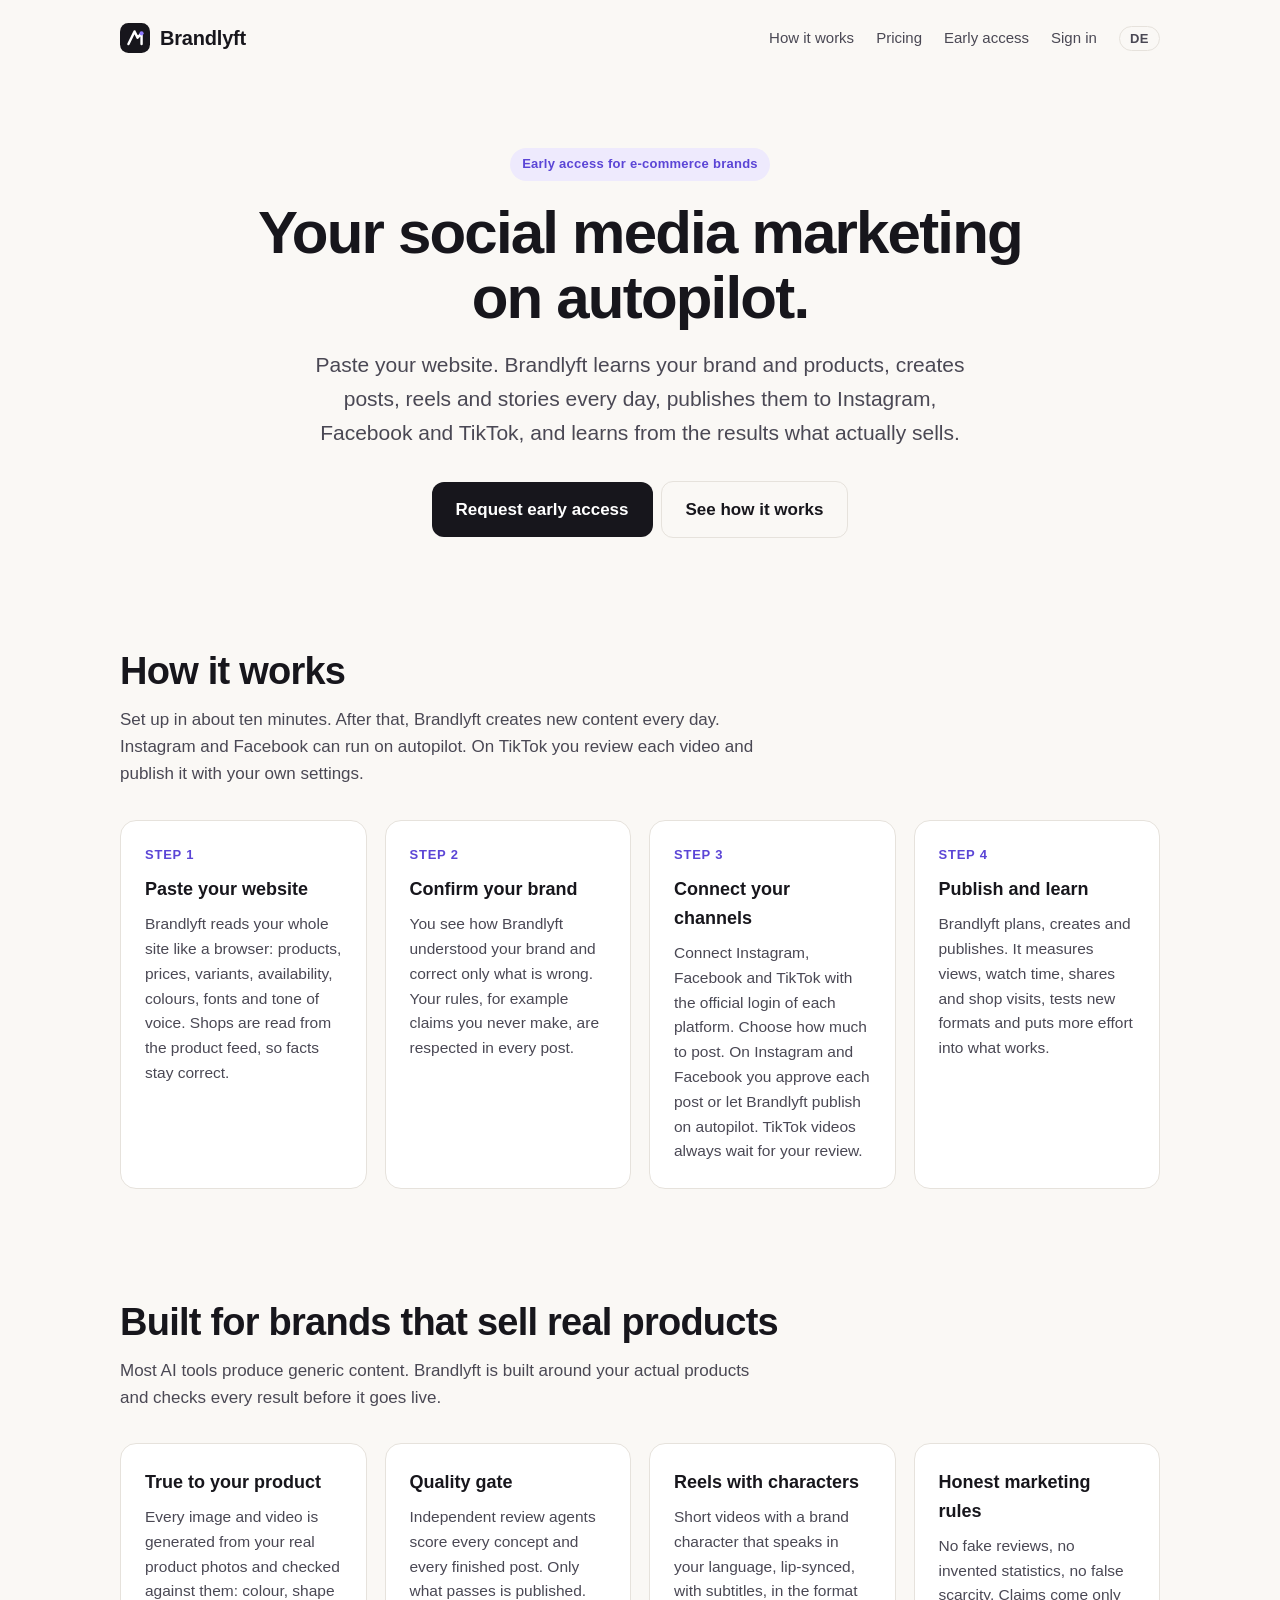
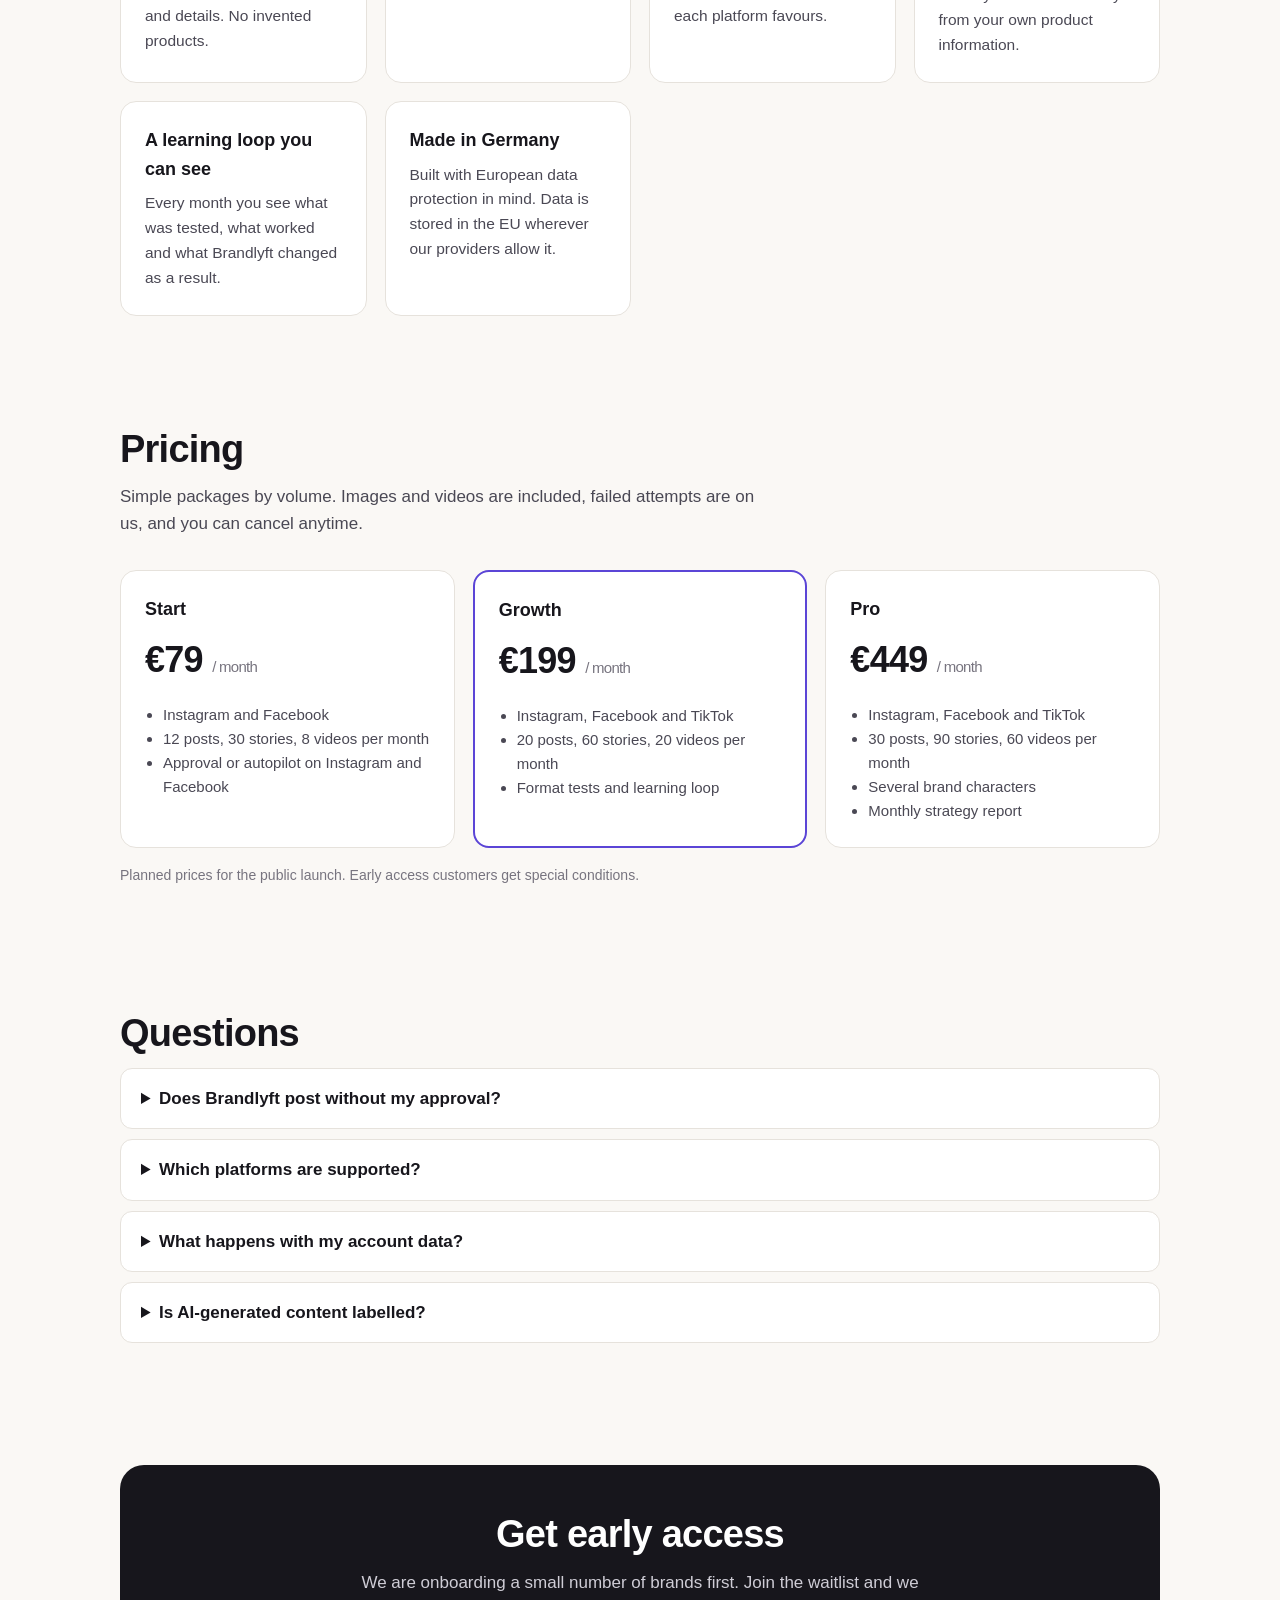
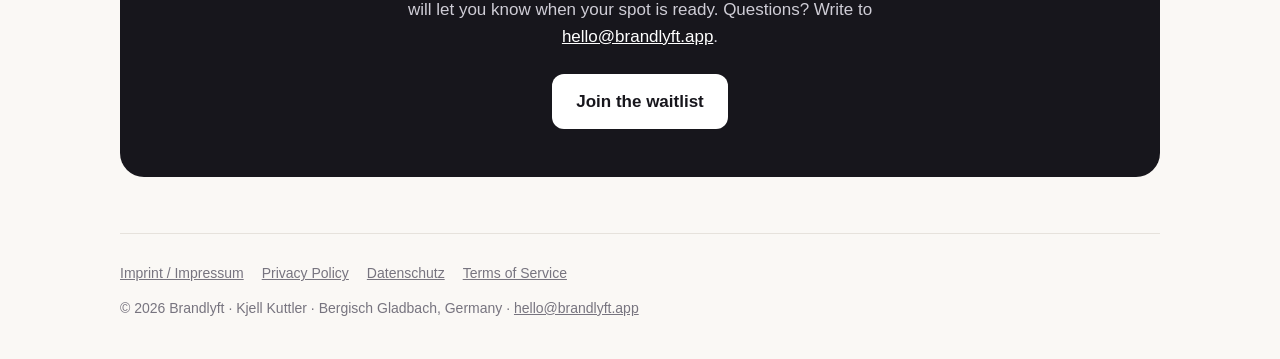
==== index.html @ e47db3d7 "Website auf Deutsch und Englisch je nach Browsersprache, mit Schalter DE/EN Co-Authored-By: Claude <" ====
<!doctype html>
<html lang="en">
<head>
<meta charset="utf-8">
<meta name="viewport" content="width=device-width, initial-scale=1">
<title>Brandlyft: social media marketing on autopilot</title>
<meta name="description" content="Brandlyft reads your website, creates posts, reels and stories with your real products, publishes them to Instagram, Facebook and TikTok and learns what sells.">
<link rel="alternate" hreflang="en" href="https://brandlyft.app/">
<link rel="alternate" hreflang="de" href="https://brandlyft.app/de/">
<link rel="alternate" hreflang="x-default" href="https://brandlyft.app/">
<script src="/lang.js"></script>
<link rel="icon" href="/favicon.svg" type="image/svg+xml">
<link rel="stylesheet" href="/style.css">
</head>
<body>
<div class="wrap">
<header class="top">
  <a class="logo" href="/"><img src="/logo.svg" alt="" width="30" height="30">Brandlyft</a>
  <nav><a class="hide-sm" href="/#how">How it works</a><a class="hide-sm" href="/#pricing">Pricing</a><a href="/#access">Early access</a><a href="/app/">Sign in</a><a class="lang" href="/de/?lang=de" hreflang="de" title="Deutsch">DE</a></nav>
</header>

<main>
<section class="hero">
  <span class="eyebrow">Early access for e-commerce brands</span>
  <h1>Your social media marketing on autopilot.</h1>
  <p class="lead">Paste your website. Brandlyft learns your brand and products, creates posts, reels and stories every day, publishes them to Instagram, Facebook and TikTok, and learns from the results what actually sells.</p>
  <a class="btn" href="#access">Request early access</a><a class="btn ghost" href="#how">See how it works</a>
</section>

<section id="how">
  <h2>How it works</h2>
  <p class="sub">Set up in about ten minutes. After that, Brandlyft creates new content every day. Instagram and Facebook can run on autopilot. On TikTok you review each video and publish it with your own settings.</p>
  <div class="grid">
    <div class="card"><div class="step">Step 1</div><h3>Paste your website</h3><p>Brandlyft reads your whole site like a browser: products, prices, variants, availability, colours, fonts and tone of voice. Shops are read from the product feed, so facts stay correct.</p></div>
    <div class="card"><div class="step">Step 2</div><h3>Confirm your brand</h3><p>You see how Brandlyft understood your brand and correct only what is wrong. Your rules, for example claims you never make, are respected in every post.</p></div>
    <div class="card"><div class="step">Step 3</div><h3>Connect your channels</h3><p>Connect Instagram, Facebook and TikTok with the official login of each platform. Choose how much to post. On Instagram and Facebook you approve each post or let Brandlyft publish on autopilot. TikTok videos always wait for your review.</p></div>
    <div class="card"><div class="step">Step 4</div><h3>Publish and learn</h3><p>Brandlyft plans, creates and publishes. It measures views, watch time, shares and shop visits, tests new formats and puts more effort into what works.</p></div>
  </div>
</section>

<section>
  <h2>Built for brands that sell real products</h2>
  <p class="sub">Most AI tools produce generic content. Brandlyft is built around your actual products and checks every result before it goes live.</p>
  <div class="grid">
    <div class="card"><h3>True to your product</h3><p>Every image and video is generated from your real product photos and checked against them: colour, shape and details. No invented products.</p></div>
    <div class="card"><h3>Quality gate</h3><p>Independent review agents score every concept and every finished post. Only what passes is published.</p></div>
    <div class="card"><h3>Reels with characters</h3><p>Short videos with a brand character that speaks in your language, lip-synced, with subtitles, in the format each platform favours.</p></div>
    <div class="card"><h3>Honest marketing rules</h3><p>No fake reviews, no invented statistics, no false scarcity. Claims come only from your own product information.</p></div>
    <div class="card"><h3>A learning loop you can see</h3><p>Every month you see what was tested, what worked and what Brandlyft changed as a result.</p></div>
    <div class="card"><h3>Made in Germany</h3><p>Built with European data protection in mind. Data is stored in the EU wherever our providers allow it.</p></div>
  </div>
</section>

<section id="pricing">
  <h2>Pricing</h2>
  <p class="sub">Simple packages by volume. Images and videos are included, failed attempts are on us, and you can cancel anytime.</p>
  <div class="grid">
    <div class="card"><h3>Start</h3><div class="price">€79 <small>/ month</small></div><ul><li>Instagram and Facebook</li><li>12 posts, 30 stories, 8 videos per month</li><li>Approval or autopilot on Instagram and Facebook</li></ul></div>
    <div class="card featured"><h3>Growth</h3><div class="price">€199 <small>/ month</small></div><ul><li>Instagram, Facebook and TikTok</li><li>20 posts, 60 stories, 20 videos per month</li><li>Format tests and learning loop</li></ul></div>
    <div class="card"><h3>Pro</h3><div class="price">€449 <small>/ month</small></div><ul><li>Instagram, Facebook and TikTok</li><li>30 posts, 90 stories, 60 videos per month</li><li>Several brand characters</li><li>Monthly strategy report</li></ul></div>
  </div>
  <p class="note">Planned prices for the public launch. Early access customers get special conditions.</p>
</section>

<section>
  <h2>Questions</h2>
  <details><summary>Does Brandlyft post without my approval?</summary><p>On Instagram and Facebook only if you choose autopilot, and you can switch at any time, per channel. On TikTok never: you review every video, choose who can see it and publish it yourself, as TikTok requires.</p></details>
  <details><summary>Which platforms are supported?</summary><p>Instagram, Facebook and TikTok at launch, connected through each platform's official login and API. More platforms will follow.</p></details>
  <details><summary>What happens with my account data?</summary><p>We only use the permissions you grant to publish your content and read its performance. You can disconnect at any time. Details are in our <a href="/privacy.html">Privacy Policy</a>.</p></details>
  <details><summary>Is AI-generated content labelled?</summary><p>You decide. Brandlyft supports the labelling options each platform offers.</p></details>
</section>

<section id="access">
  <div class="cta">
    <h2>Get early access</h2>
    <p>We are onboarding a small number of brands first. Join the waitlist and we will let you know when your spot is ready. Questions? Write to <a href="mailto:hello@brandlyft.app" style="color:#fff">hello@brandlyft.app</a>.</p>
    <a class="btn" href="/warteliste/">Join the waitlist</a>
  </div>
</section>
</main>
<footer>
  <a href="/imprint.html">Imprint / Impressum</a><a href="/privacy.html">Privacy Policy</a><a href="/datenschutz.html">Datenschutz</a><a href="/terms.html">Terms of Service</a>
  <div style="margin-top:12px">© 2026 Brandlyft · Kjell Kuttler · Bergisch Gladbach, Germany · <a href="mailto:hello@brandlyft.app">hello@brandlyft.app</a></div>
</footer>
</div>
</body>
</html>
---- style.css ----
:root {
  --ink: #17161c;
  --ink-soft: #4a4854;
  --muted: #77747f;
  --line: #e6e2dc;
  --paper: #faf8f5;
  --card: #ffffff;
  --accent: #5b45d6;
  --accent-soft: #eeeafd;
  --radius: 16px;
  font-family: -apple-system, BlinkMacSystemFont, "Segoe UI", Roboto, "Helvetica Neue", Arial, sans-serif;
}
* { box-sizing: border-box; }
html { -webkit-text-size-adjust: 100%; }
body { margin: 0; background: var(--paper); color: var(--ink); line-height: 1.6; font-size: 17px; }
a { color: var(--accent); }
.wrap { max-width: 1080px; margin: 0 auto; padding: 0 20px; }
header.top { display: flex; align-items: center; justify-content: space-between; padding: 22px 0; }
.logo { display: flex; align-items: center; gap: 10px; font-weight: 700; font-size: 20px; color: var(--ink); text-decoration: none; letter-spacing: -0.01em; }
.logo svg { width: 30px; height: 30px; }
nav a { color: var(--ink-soft); text-decoration: none; margin-left: 22px; font-size: 15px; }
nav a:hover { color: var(--ink); }
nav a.lang { font-weight: 600; font-size: 13px; letter-spacing: .04em; border: 1px solid var(--line); border-radius: 999px; padding: 4px 10px; }
.hero { padding: 72px 0 56px; text-align: center; }
.eyebrow { display: inline-block; background: var(--accent-soft); color: var(--accent); font-weight: 600; font-size: 13px; padding: 6px 12px; border-radius: 999px; letter-spacing: .02em; }
h1 { font-size: clamp(36px, 6vw, 60px); line-height: 1.08; letter-spacing: -0.03em; margin: 20px auto 18px; max-width: 820px; }
.lead { font-size: clamp(18px, 2.2vw, 21px); color: var(--ink-soft); max-width: 680px; margin: 0 auto 32px; }
.btn { display: inline-block; background: var(--ink); color: #fff; text-decoration: none; padding: 14px 24px; border-radius: 12px; font-weight: 600; }
.btn.ghost { background: transparent; color: var(--ink); border: 1px solid var(--line); margin-left: 8px; }
section { padding: 56px 0; }
h2 { font-size: clamp(26px, 3.6vw, 38px); letter-spacing: -0.02em; line-height: 1.15; margin: 0 0 12px; }
.sub { color: var(--ink-soft); max-width: 640px; margin: 0 0 32px; }
.grid { display: grid; gap: 18px; grid-template-columns: repeat(auto-fit, minmax(240px, 1fr)); }
.card { background: var(--card); border: 1px solid var(--line); border-radius: var(--radius); padding: 24px; }
.card h3 { margin: 0 0 8px; font-size: 18px; }
.card p { margin: 0; color: var(--ink-soft); font-size: 15.5px; }
.step { font-size: 13px; font-weight: 700; color: var(--accent); letter-spacing: .06em; text-transform: uppercase; margin-bottom: 10px; }
.price { font-size: 36px; font-weight: 700; letter-spacing: -0.02em; margin: 8px 0 4px; }
.price small { font-size: 15px; font-weight: 500; color: var(--muted); }
.card ul { padding-left: 18px; margin: 14px 0 0; color: var(--ink-soft); font-size: 15px; }
.card.featured { border: 2px solid var(--accent); }
.note { font-size: 14px; color: var(--muted); margin-top: 16px; }
details { background: var(--card); border: 1px solid var(--line); border-radius: 12px; padding: 16px 20px; margin-bottom: 10px; }
summary { font-weight: 600; cursor: pointer; }
details p { color: var(--ink-soft); margin: 10px 0 0; }
.cta { background: var(--ink); color: #fff; border-radius: 24px; padding: 48px 28px; text-align: center; }
.cta h2 { color: #fff; }
.cta p { color: #cfcdd6; max-width: 560px; margin: 0 auto 24px; }
.cta .btn { background: #fff; color: var(--ink); }
footer { border-top: 1px solid var(--line); padding: 28px 0 40px; color: var(--muted); font-size: 14px; }
footer a { color: var(--muted); margin-right: 18px; }
.legal { max-width: 760px; padding: 24px 0 64px; }
.legal h1 { font-size: 36px; text-align: left; margin: 12px 0 8px; }
.legal h2 { font-size: 22px; margin-top: 34px; }
.legal p, .legal li { color: var(--ink-soft); }
@media (max-width: 640px) {
  nav a { margin-left: 14px; font-size: 14px; }
  nav a.hide-sm { display: none; }
  .btn.ghost { margin: 10px 0 0; }
  section { padding: 40px 0; }
}
.hero.narrow { padding-bottom: 24px; }
.form-wrap { max-width: 560px; margin: 0 auto; padding-top: 16px; }
.signup, .done { background: var(--card); border: 1px solid var(--line); border-radius: 24px; padding: 32px 28px; }
.signup .sub { margin-bottom: 20px; }
.signup label { display: block; font-weight: 600; font-size: 15px; margin: 16px 0 6px; }
.signup .opt { font-weight: 400; color: var(--muted); }
.signup input[type=email], .signup input[type=text], .signup select { width: 100%; font: inherit; font-size: 16px; padding: 12px 14px; border: 1px solid var(--line); border-radius: 12px; background: var(--paper); color: var(--ink); }
.signup input:focus, .signup select:focus { outline: 2px solid var(--accent); outline-offset: 1px; }
.signup .check { display: flex; gap: 10px; align-items: flex-start; font-weight: 400; color: var(--ink-soft); font-size: 14.5px; margin: 20px 0; }
.signup .check input { margin-top: 5px; width: 18px; height: 18px; flex: none; accent-color: var(--ink); }
.signup .btn { border: 0; font: inherit; font-weight: 600; cursor: pointer; width: 100%; }
.signup .btn:disabled { opacity: .6; cursor: default; }
.signup .msg { color: #b3261e; font-size: 15px; margin: 12px 0 0; min-height: 1em; }
.signup .hp { position: absolute; left: -9999px; width: 1px; height: 1px; overflow: hidden; }
.done h2 { margin-bottom: 8px; }
.done p { color: var(--ink-soft); margin: 0; }
.faq { max-width: 760px; margin: 0 auto; }
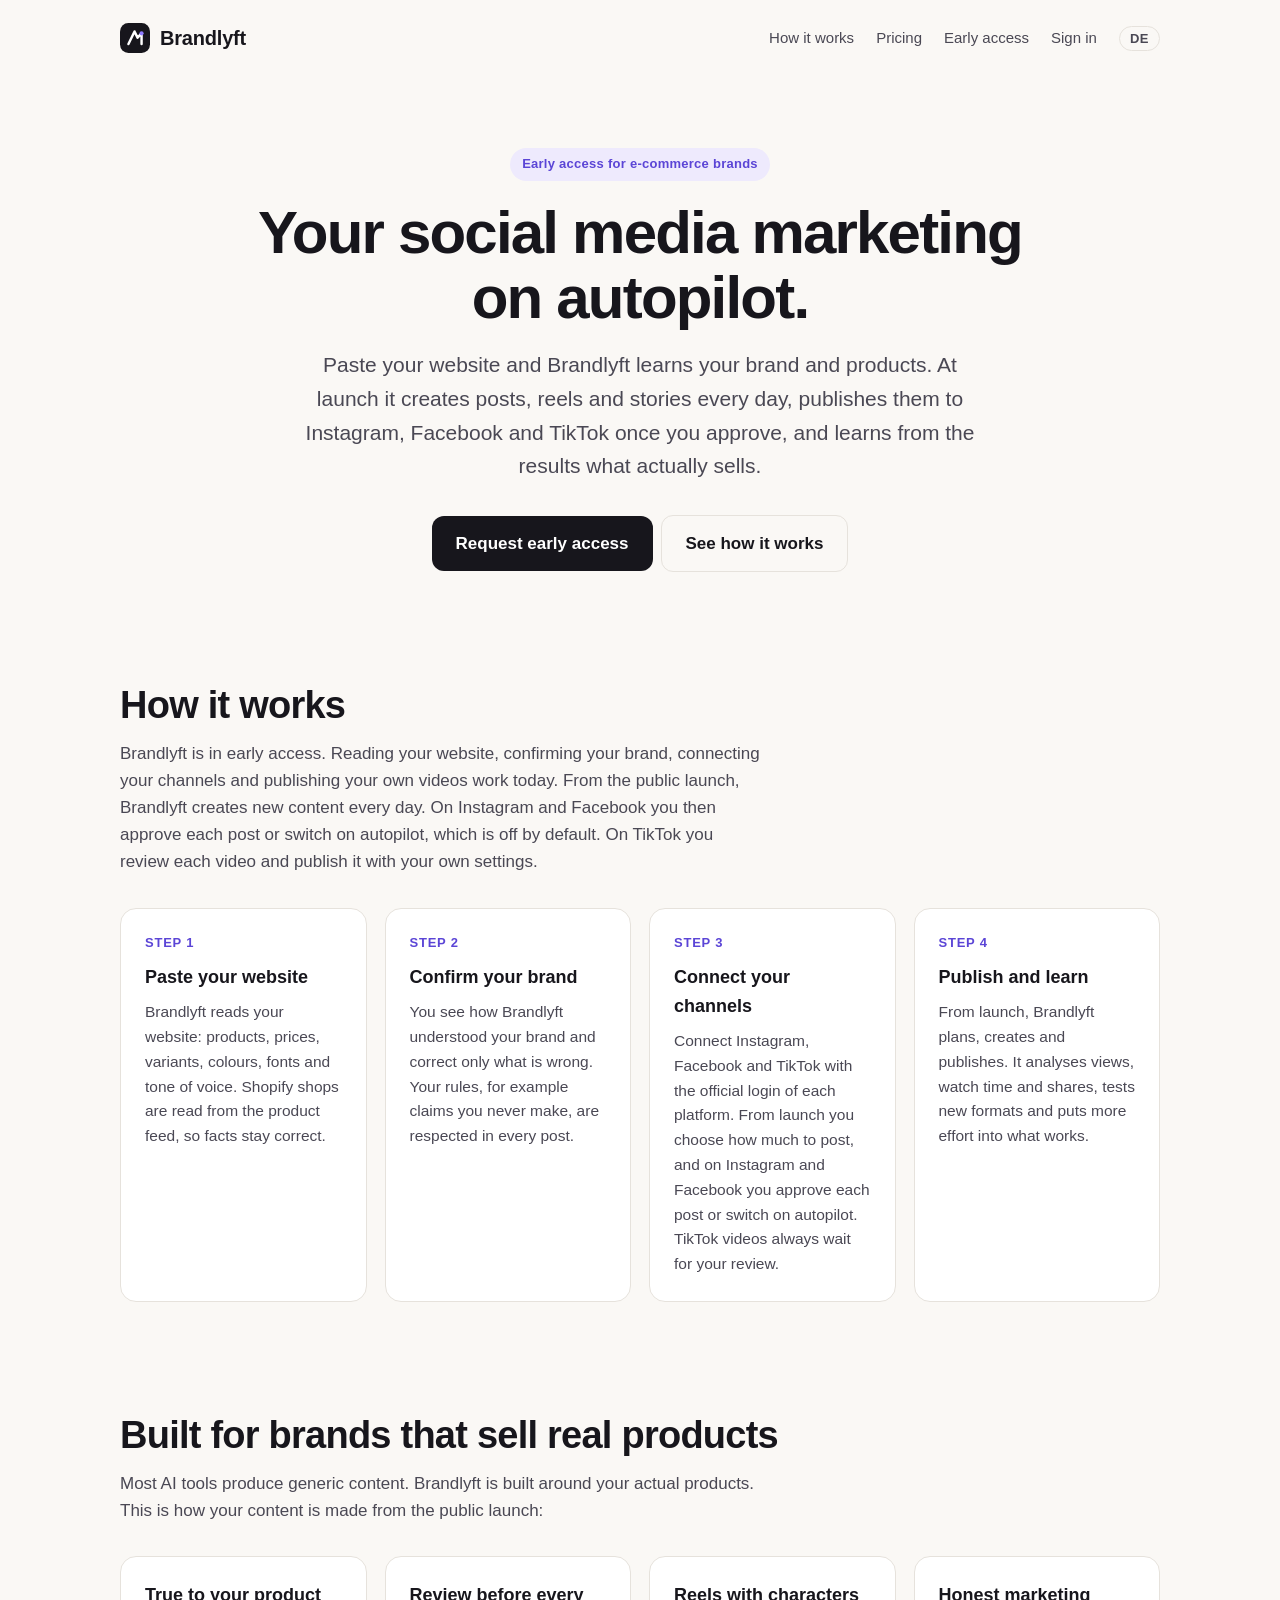
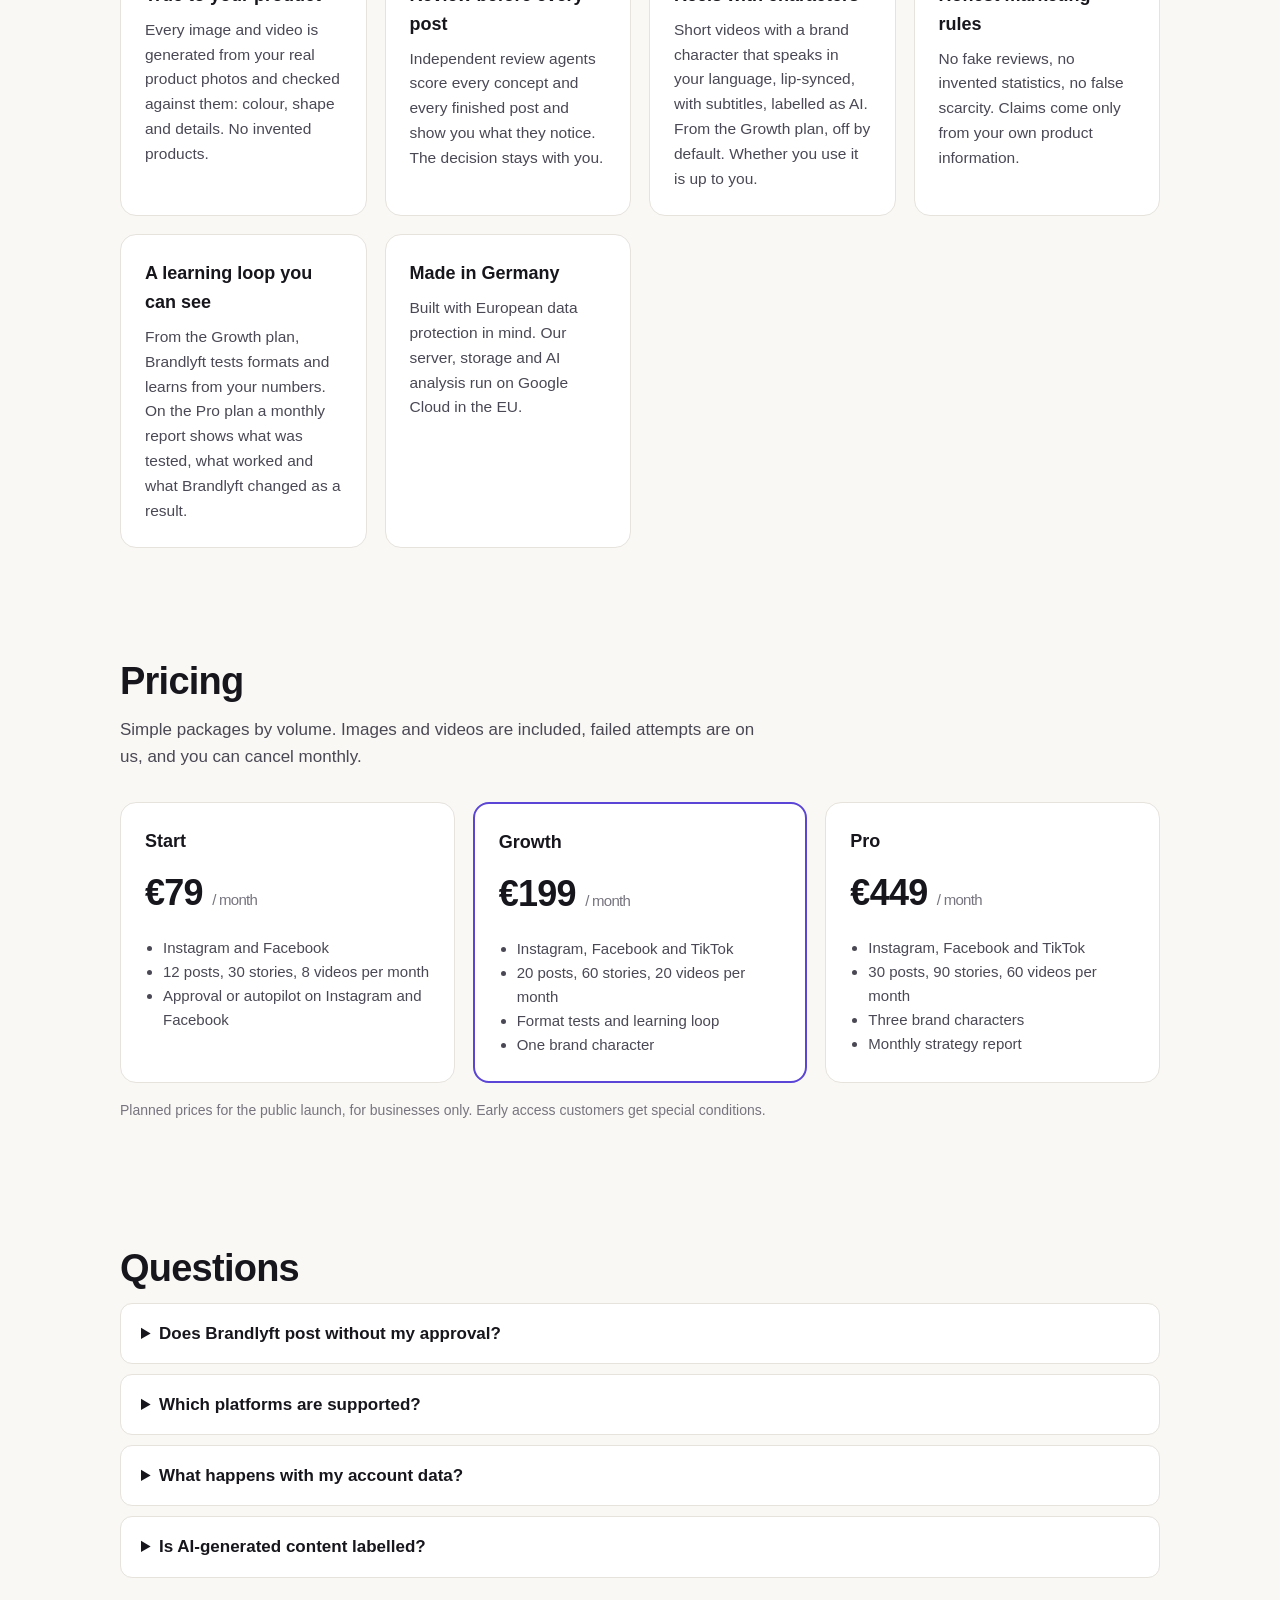
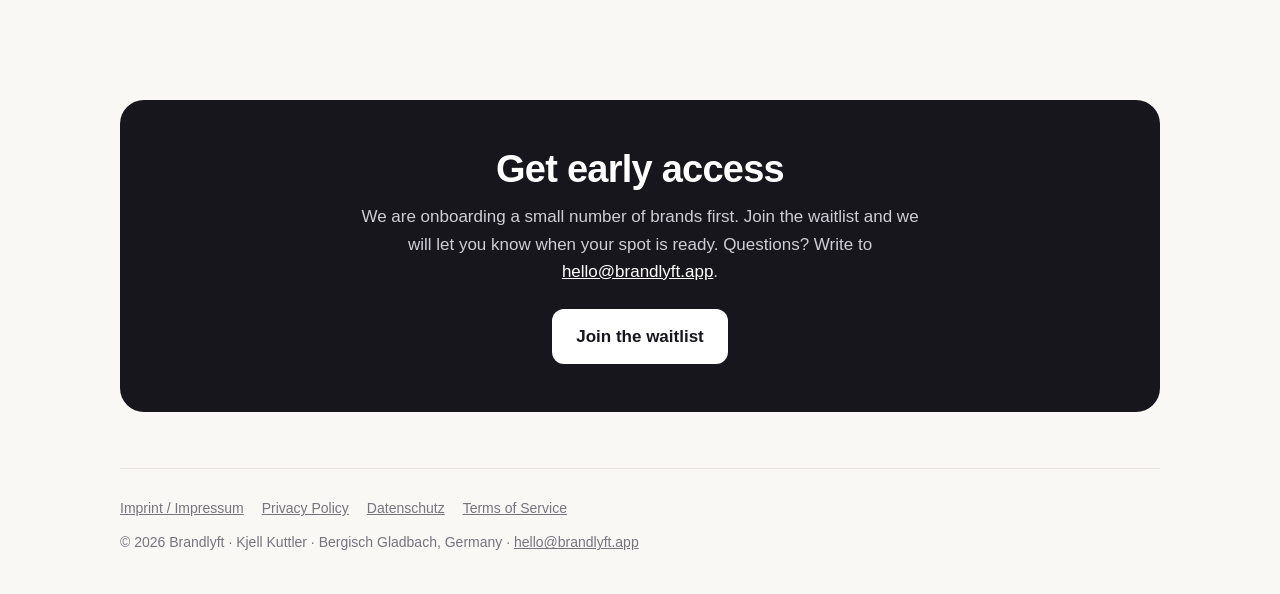
==== commit c51d5578: "Website-Texte an die Leistungsbeschreibung angepasst Was heute gebaut ist, steht in der Gegenwart, a" ====
--- a/index.html
+++ b/index.html
@@ -4,7 +4,7 @@
 <meta charset="utf-8">
 <meta name="viewport" content="width=device-width, initial-scale=1">
 <title>Brandlyft: social media marketing on autopilot</title>
-<meta name="description" content="Brandlyft reads your website, creates posts, reels and stories with your real products, publishes them to Instagram, Facebook and TikTok and learns what sells.">
+<meta name="description" content="Brandlyft reads your website and learns your brand. At launch it creates posts, reels and stories with your real products, publishes them to Instagram, Facebook and TikTok and learns what sells.">
 <link rel="alternate" hreflang="en" href="https://brandlyft.app/">
 <link rel="alternate" hreflang="de" href="https://brandlyft.app/de/">
 <link rel="alternate" hreflang="x-default" href="https://brandlyft.app/">
@@ -23,51 +23,51 @@
 <section class="hero">
   <span class="eyebrow">Early access for e-commerce brands</span>
   <h1>Your social media marketing on autopilot.</h1>
-  <p class="lead">Paste your website. Brandlyft learns your brand and products, creates posts, reels and stories every day, publishes them to Instagram, Facebook and TikTok, and learns from the results what actually sells.</p>
+  <p class="lead">Paste your website and Brandlyft learns your brand and products. At launch it creates posts, reels and stories every day, publishes them to Instagram, Facebook and TikTok once you approve, and learns from the results what actually sells.</p>
   <a class="btn" href="#access">Request early access</a><a class="btn ghost" href="#how">See how it works</a>
 </section>
 
 <section id="how">
   <h2>How it works</h2>
-  <p class="sub">Set up in about ten minutes. After that, Brandlyft creates new content every day. Instagram and Facebook can run on autopilot. On TikTok you review each video and publish it with your own settings.</p>
+  <p class="sub">Brandlyft is in early access. Reading your website, confirming your brand, connecting your channels and publishing your own videos work today. From the public launch, Brandlyft creates new content every day. On Instagram and Facebook you then approve each post or switch on autopilot, which is off by default. On TikTok you review each video and publish it with your own settings.</p>
   <div class="grid">
-    <div class="card"><div class="step">Step 1</div><h3>Paste your website</h3><p>Brandlyft reads your whole site like a browser: products, prices, variants, availability, colours, fonts and tone of voice. Shops are read from the product feed, so facts stay correct.</p></div>
+    <div class="card"><div class="step">Step 1</div><h3>Paste your website</h3><p>Brandlyft reads your website: products, prices, variants, colours, fonts and tone of voice. Shopify shops are read from the product feed, so facts stay correct.</p></div>
     <div class="card"><div class="step">Step 2</div><h3>Confirm your brand</h3><p>You see how Brandlyft understood your brand and correct only what is wrong. Your rules, for example claims you never make, are respected in every post.</p></div>
-    <div class="card"><div class="step">Step 3</div><h3>Connect your channels</h3><p>Connect Instagram, Facebook and TikTok with the official login of each platform. Choose how much to post. On Instagram and Facebook you approve each post or let Brandlyft publish on autopilot. TikTok videos always wait for your review.</p></div>
-    <div class="card"><div class="step">Step 4</div><h3>Publish and learn</h3><p>Brandlyft plans, creates and publishes. It measures views, watch time, shares and shop visits, tests new formats and puts more effort into what works.</p></div>
+    <div class="card"><div class="step">Step 3</div><h3>Connect your channels</h3><p>Connect Instagram, Facebook and TikTok with the official login of each platform. From launch you choose how much to post, and on Instagram and Facebook you approve each post or switch on autopilot. TikTok videos always wait for your review.</p></div>
+    <div class="card"><div class="step">Step 4</div><h3>Publish and learn</h3><p>From launch, Brandlyft plans, creates and publishes. It analyses views, watch time and shares, tests new formats and puts more effort into what works.</p></div>
   </div>
 </section>
 
 <section>
   <h2>Built for brands that sell real products</h2>
-  <p class="sub">Most AI tools produce generic content. Brandlyft is built around your actual products and checks every result before it goes live.</p>
+  <p class="sub">Most AI tools produce generic content. Brandlyft is built around your actual products. This is how your content is made from the public launch:</p>
   <div class="grid">
     <div class="card"><h3>True to your product</h3><p>Every image and video is generated from your real product photos and checked against them: colour, shape and details. No invented products.</p></div>
-    <div class="card"><h3>Quality gate</h3><p>Independent review agents score every concept and every finished post. Only what passes is published.</p></div>
-    <div class="card"><h3>Reels with characters</h3><p>Short videos with a brand character that speaks in your language, lip-synced, with subtitles, in the format each platform favours.</p></div>
+    <div class="card"><h3>Review before every post</h3><p>Independent review agents score every concept and every finished post and show you what they notice. The decision stays with you.</p></div>
+    <div class="card"><h3>Reels with characters</h3><p>Short videos with a brand character that speaks in your language, lip-synced, with subtitles, labelled as AI. From the Growth plan, off by default. Whether you use it is up to you.</p></div>
     <div class="card"><h3>Honest marketing rules</h3><p>No fake reviews, no invented statistics, no false scarcity. Claims come only from your own product information.</p></div>
-    <div class="card"><h3>A learning loop you can see</h3><p>Every month you see what was tested, what worked and what Brandlyft changed as a result.</p></div>
-    <div class="card"><h3>Made in Germany</h3><p>Built with European data protection in mind. Data is stored in the EU wherever our providers allow it.</p></div>
+    <div class="card"><h3>A learning loop you can see</h3><p>From the Growth plan, Brandlyft tests formats and learns from your numbers. On the Pro plan a monthly report shows what was tested, what worked and what Brandlyft changed as a result.</p></div>
+    <div class="card"><h3>Made in Germany</h3><p>Built with European data protection in mind. Our server, storage and AI analysis run on Google Cloud in the EU.</p></div>
   </div>
 </section>
 
 <section id="pricing">
   <h2>Pricing</h2>
-  <p class="sub">Simple packages by volume. Images and videos are included, failed attempts are on us, and you can cancel anytime.</p>
+  <p class="sub">Simple packages by volume. Images and videos are included, failed attempts are on us, and you can cancel monthly.</p>
   <div class="grid">
     <div class="card"><h3>Start</h3><div class="price">€79 <small>/ month</small></div><ul><li>Instagram and Facebook</li><li>12 posts, 30 stories, 8 videos per month</li><li>Approval or autopilot on Instagram and Facebook</li></ul></div>
-    <div class="card featured"><h3>Growth</h3><div class="price">€199 <small>/ month</small></div><ul><li>Instagram, Facebook and TikTok</li><li>20 posts, 60 stories, 20 videos per month</li><li>Format tests and learning loop</li></ul></div>
-    <div class="card"><h3>Pro</h3><div class="price">€449 <small>/ month</small></div><ul><li>Instagram, Facebook and TikTok</li><li>30 posts, 90 stories, 60 videos per month</li><li>Several brand characters</li><li>Monthly strategy report</li></ul></div>
+    <div class="card featured"><h3>Growth</h3><div class="price">€199 <small>/ month</small></div><ul><li>Instagram, Facebook and TikTok</li><li>20 posts, 60 stories, 20 videos per month</li><li>Format tests and learning loop</li><li>One brand character</li></ul></div>
+    <div class="card"><h3>Pro</h3><div class="price">€449 <small>/ month</small></div><ul><li>Instagram, Facebook and TikTok</li><li>30 posts, 90 stories, 60 videos per month</li><li>Three brand characters</li><li>Monthly strategy report</li></ul></div>
   </div>
-  <p class="note">Planned prices for the public launch. Early access customers get special conditions.</p>
+  <p class="note">Planned prices for the public launch, for businesses only. Early access customers get special conditions.</p>
 </section>
 
 <section>
   <h2>Questions</h2>
-  <details><summary>Does Brandlyft post without my approval?</summary><p>On Instagram and Facebook only if you choose autopilot, and you can switch at any time, per channel. On TikTok never: you review every video, choose who can see it and publish it yourself, as TikTok requires.</p></details>
+  <details><summary>Does Brandlyft post without my approval?</summary><p>Today Brandlyft only publishes what you submit yourself. From launch you can switch on autopilot for Instagram and Facebook, which is off by default, and you can switch at any time, per channel. On TikTok never: you review every video, choose who can see it and publish it yourself, as TikTok requires.</p></details>
   <details><summary>Which platforms are supported?</summary><p>Instagram, Facebook and TikTok at launch, connected through each platform's official login and API. More platforms will follow.</p></details>
   <details><summary>What happens with my account data?</summary><p>We only use the permissions you grant to publish your content and read its performance. You can disconnect at any time. Details are in our <a href="/privacy.html">Privacy Policy</a>.</p></details>
-  <details><summary>Is AI-generated content labelled?</summary><p>You decide. Brandlyft supports the labelling options each platform offers.</p></details>
+  <details><summary>Is AI-generated content labelled?</summary><p>Yes, from launch. Images and videos that Brandlyft creates with AI carry an invisible, machine-readable marking, and Brandlyft sets the AI label on Instagram and TikTok by default. You can switch it off for single pieces that, after your review, do not pass anything off as real, except for brand characters and on autopilot.</p></details>
 </section>
 
 <section id="access">
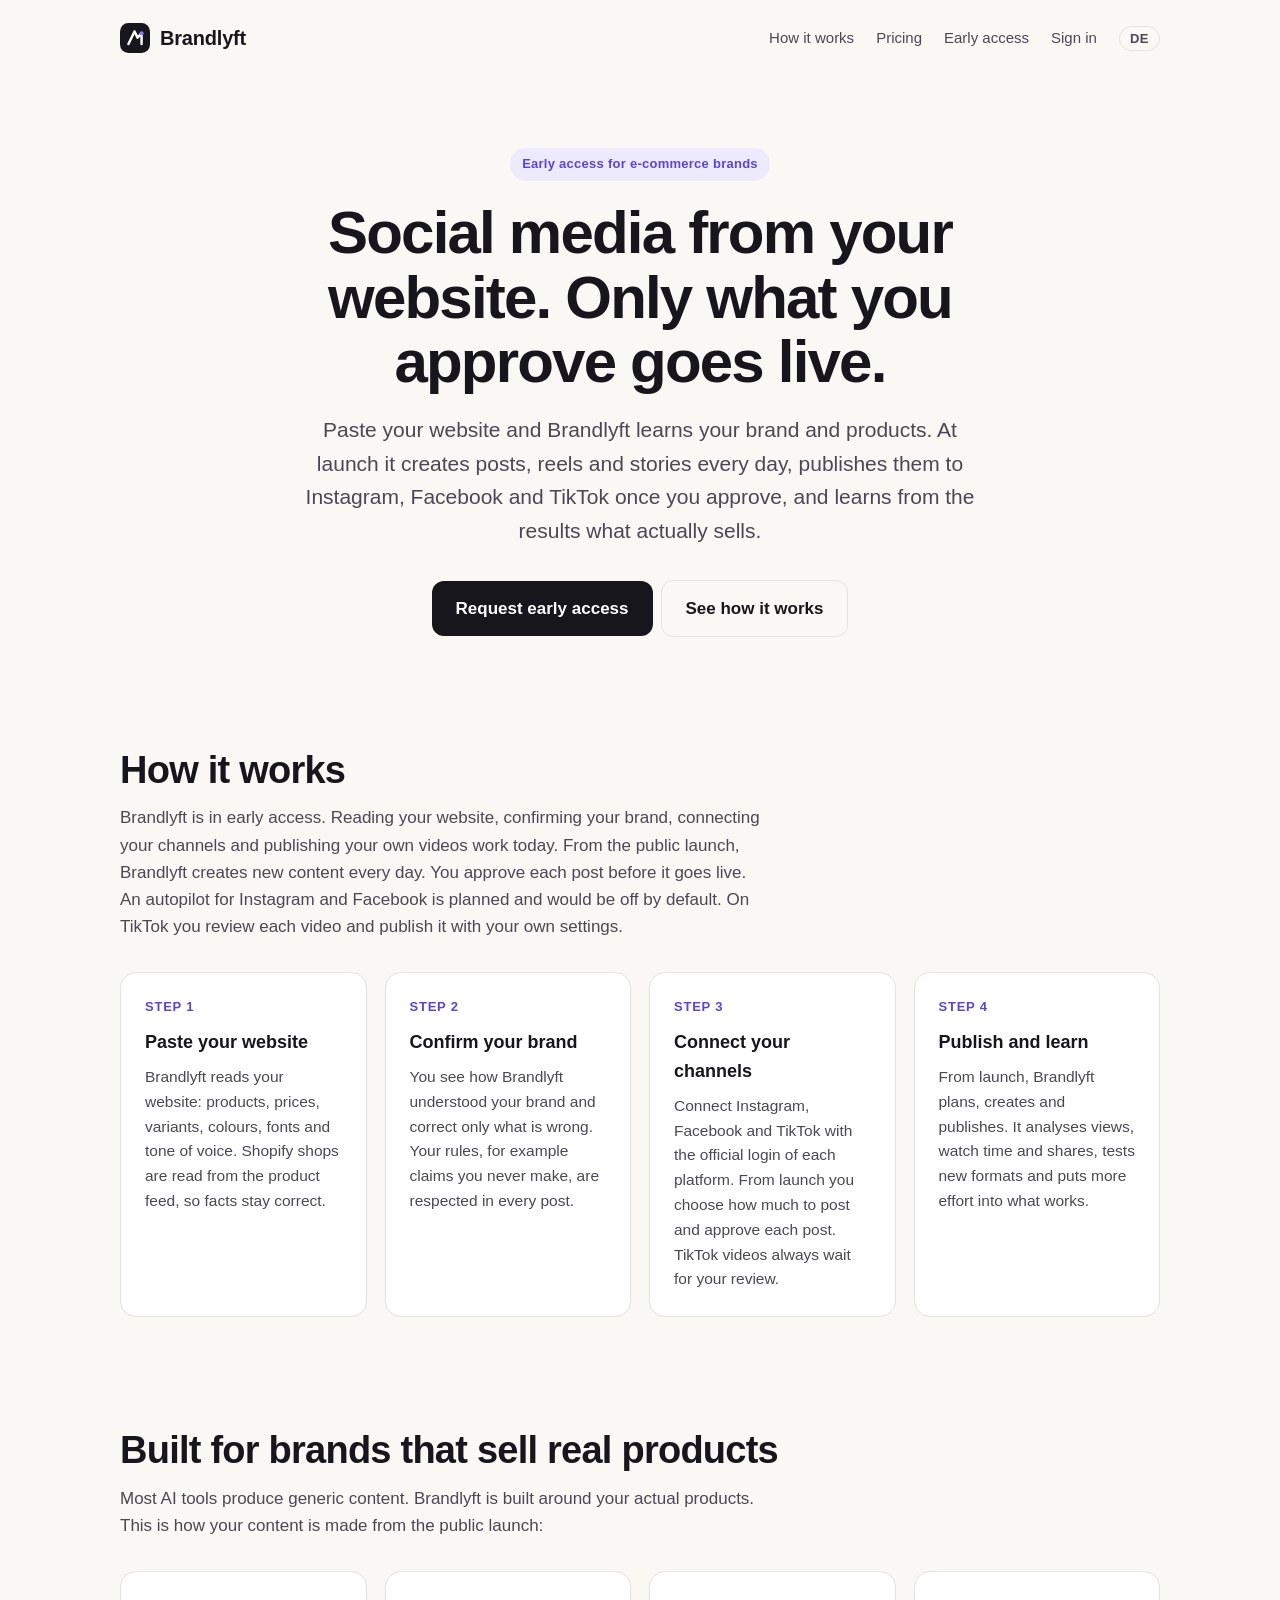
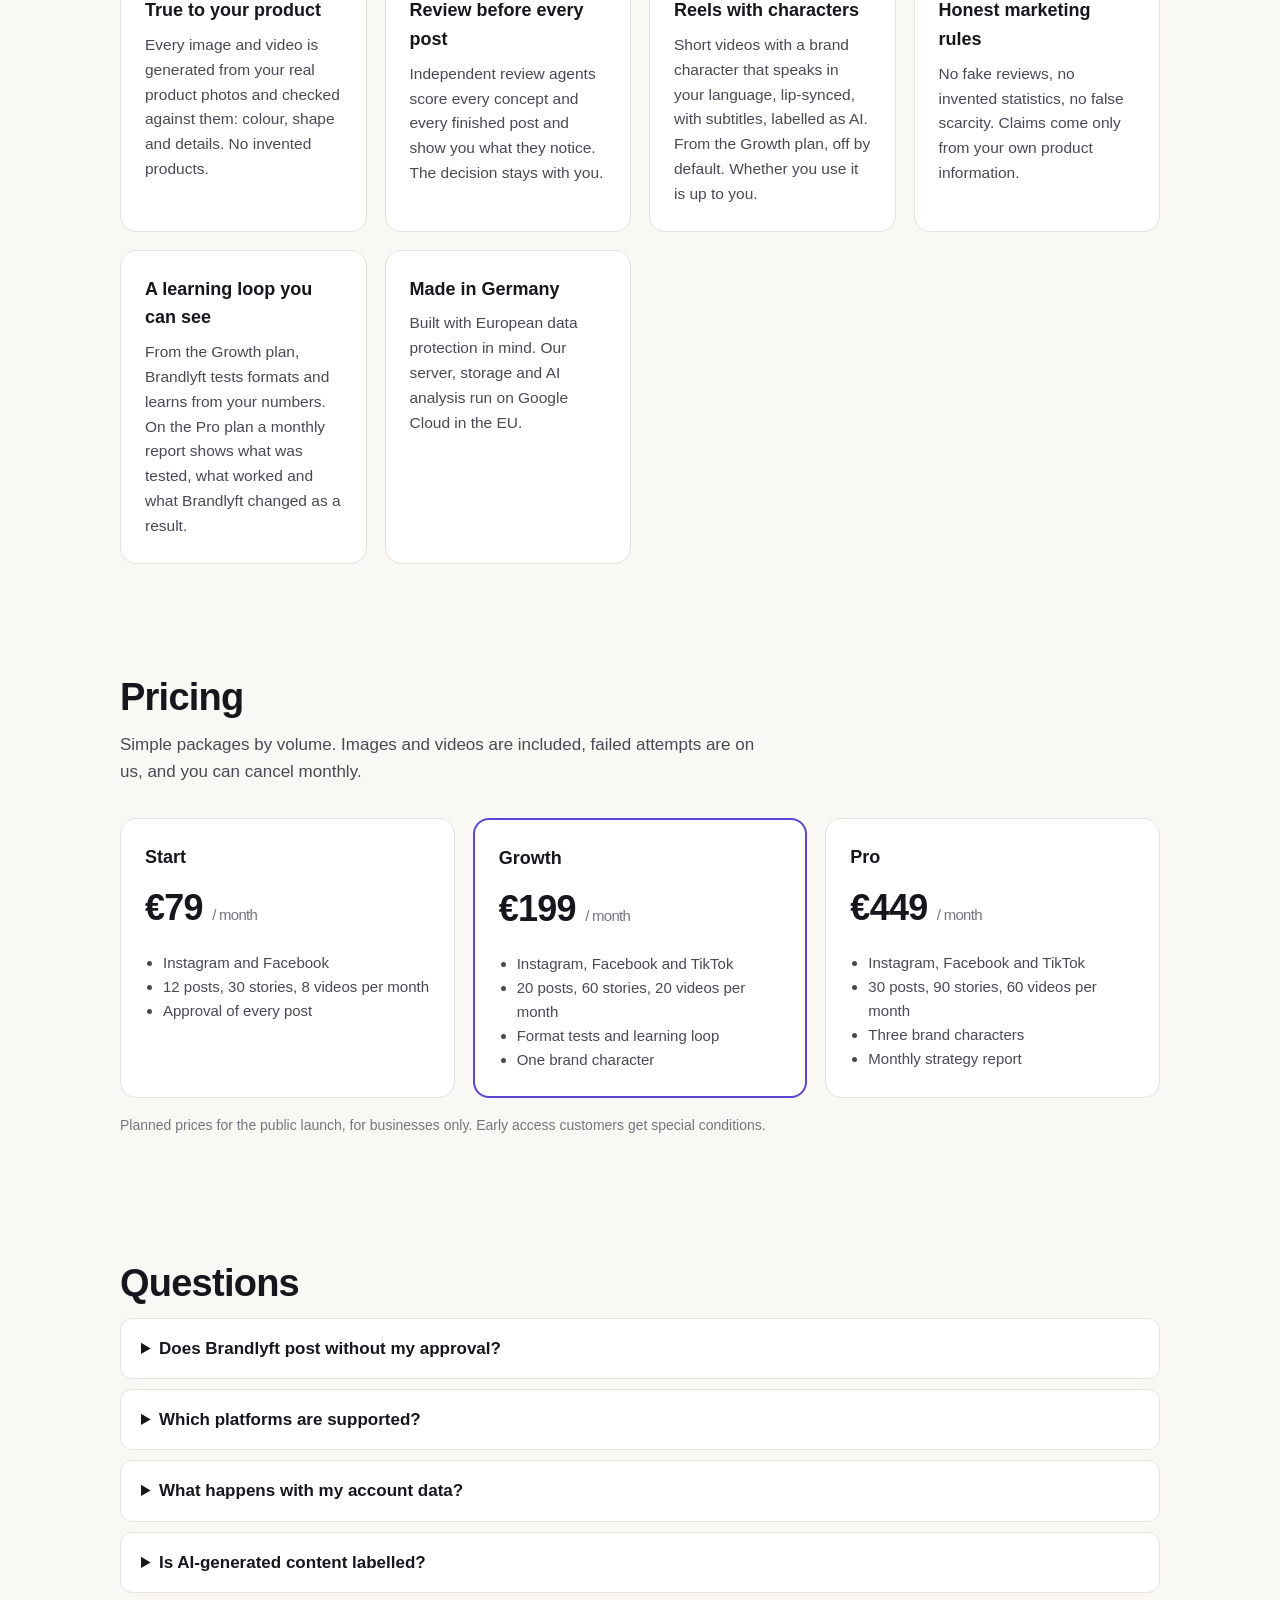
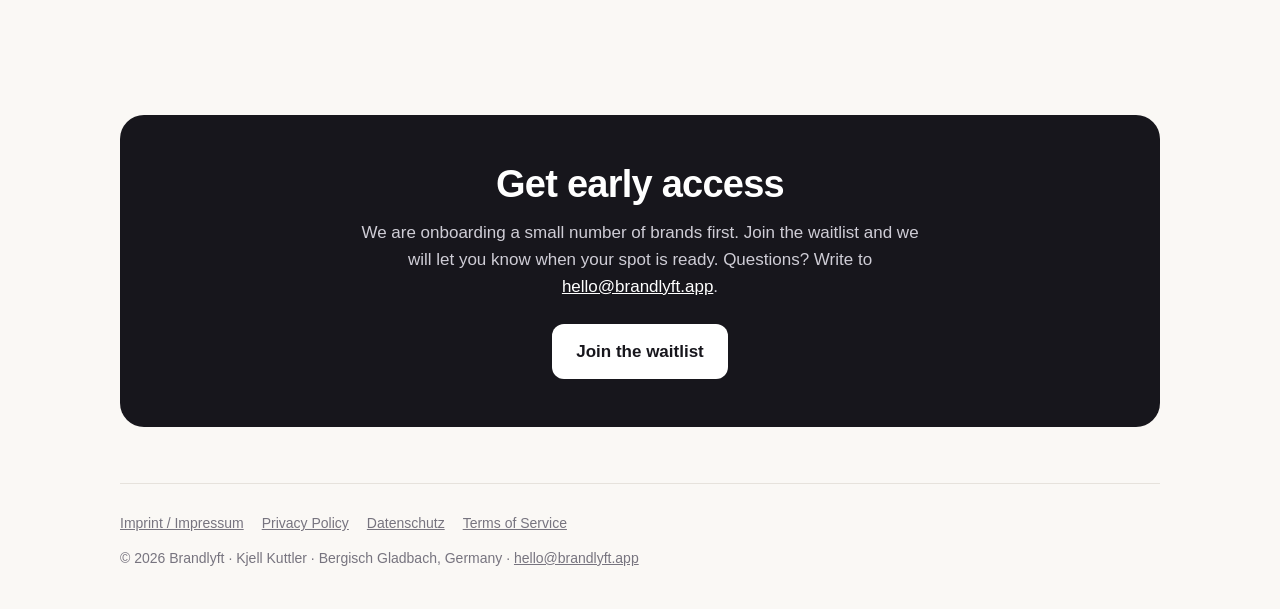
==== commit 61c23722: "Brandlyft: Content-Security-Policy auf allen Seiten, Schutz gegen Einbetten - CSP als Meta-Tag: Skri" ====
--- a/index.html
+++ b/index.html
@@ -2,8 +2,9 @@
 <html lang="en">
 <head>
 <meta charset="utf-8">
+<meta http-equiv="Content-Security-Policy" content="default-src 'none'; script-src 'self'; style-src 'self'; img-src 'self' data: https:; media-src 'self' blob: https://storage.googleapis.com; connect-src 'self' https://brandlyft-api-51153450226.europe-west3.run.app https://storage.googleapis.com; font-src 'self'; form-action 'self'; base-uri 'none'; object-src 'none'; frame-src 'none'; upgrade-insecure-requests">
 <meta name="viewport" content="width=device-width, initial-scale=1">
-<title>Brandlyft: social media marketing on autopilot</title>
+<title>Brandlyft: social media from your website</title>
 <meta name="description" content="Brandlyft reads your website and learns your brand. At launch it creates posts, reels and stories with your real products, publishes them to Instagram, Facebook and TikTok and learns what sells.">
 <link rel="alternate" hreflang="en" href="https://brandlyft.app/">
 <link rel="alternate" hreflang="de" href="https://brandlyft.app/de/">
@@ -22,18 +23,18 @@
 <main>
 <section class="hero">
   <span class="eyebrow">Early access for e-commerce brands</span>
-  <h1>Your social media marketing on autopilot.</h1>
+  <h1>Social media from your website. Only what you approve goes live.</h1>
   <p class="lead">Paste your website and Brandlyft learns your brand and products. At launch it creates posts, reels and stories every day, publishes them to Instagram, Facebook and TikTok once you approve, and learns from the results what actually sells.</p>
   <a class="btn" href="#access">Request early access</a><a class="btn ghost" href="#how">See how it works</a>
 </section>
 
 <section id="how">
   <h2>How it works</h2>
-  <p class="sub">Brandlyft is in early access. Reading your website, confirming your brand, connecting your channels and publishing your own videos work today. From the public launch, Brandlyft creates new content every day. On Instagram and Facebook you then approve each post or switch on autopilot, which is off by default. On TikTok you review each video and publish it with your own settings.</p>
+  <p class="sub">Brandlyft is in early access. Reading your website, confirming your brand, connecting your channels and publishing your own videos work today. From the public launch, Brandlyft creates new content every day. You approve each post before it goes live. An autopilot for Instagram and Facebook is planned and would be off by default. On TikTok you review each video and publish it with your own settings.</p>
   <div class="grid">
     <div class="card"><div class="step">Step 1</div><h3>Paste your website</h3><p>Brandlyft reads your website: products, prices, variants, colours, fonts and tone of voice. Shopify shops are read from the product feed, so facts stay correct.</p></div>
     <div class="card"><div class="step">Step 2</div><h3>Confirm your brand</h3><p>You see how Brandlyft understood your brand and correct only what is wrong. Your rules, for example claims you never make, are respected in every post.</p></div>
-    <div class="card"><div class="step">Step 3</div><h3>Connect your channels</h3><p>Connect Instagram, Facebook and TikTok with the official login of each platform. From launch you choose how much to post, and on Instagram and Facebook you approve each post or switch on autopilot. TikTok videos always wait for your review.</p></div>
+    <div class="card"><div class="step">Step 3</div><h3>Connect your channels</h3><p>Connect Instagram, Facebook and TikTok with the official login of each platform. From launch you choose how much to post and approve each post. TikTok videos always wait for your review.</p></div>
     <div class="card"><div class="step">Step 4</div><h3>Publish and learn</h3><p>From launch, Brandlyft plans, creates and publishes. It analyses views, watch time and shares, tests new formats and puts more effort into what works.</p></div>
   </div>
 </section>
@@ -55,7 +56,7 @@
   <h2>Pricing</h2>
   <p class="sub">Simple packages by volume. Images and videos are included, failed attempts are on us, and you can cancel monthly.</p>
   <div class="grid">
-    <div class="card"><h3>Start</h3><div class="price">€79 <small>/ month</small></div><ul><li>Instagram and Facebook</li><li>12 posts, 30 stories, 8 videos per month</li><li>Approval or autopilot on Instagram and Facebook</li></ul></div>
+    <div class="card"><h3>Start</h3><div class="price">€79 <small>/ month</small></div><ul><li>Instagram and Facebook</li><li>12 posts, 30 stories, 8 videos per month</li><li>Approval of every post</li></ul></div>
     <div class="card featured"><h3>Growth</h3><div class="price">€199 <small>/ month</small></div><ul><li>Instagram, Facebook and TikTok</li><li>20 posts, 60 stories, 20 videos per month</li><li>Format tests and learning loop</li><li>One brand character</li></ul></div>
     <div class="card"><h3>Pro</h3><div class="price">€449 <small>/ month</small></div><ul><li>Instagram, Facebook and TikTok</li><li>30 posts, 90 stories, 60 videos per month</li><li>Three brand characters</li><li>Monthly strategy report</li></ul></div>
   </div>
@@ -64,23 +65,23 @@
 
 <section>
   <h2>Questions</h2>
-  <details><summary>Does Brandlyft post without my approval?</summary><p>Today Brandlyft only publishes what you submit yourself. From launch you can switch on autopilot for Instagram and Facebook, which is off by default, and you can switch at any time, per channel. On TikTok never: you review every video, choose who can see it and publish it yourself, as TikTok requires.</p></details>
+  <details><summary>Does Brandlyft post without my approval?</summary><p>No. Today Brandlyft only publishes what you submit yourself. An autopilot for Instagram and Facebook is planned: it would be off by default, and only you could switch it on, per channel. On TikTok there is no autopilot: you review every video, choose who can see it and publish it yourself, as TikTok requires.</p></details>
   <details><summary>Which platforms are supported?</summary><p>Instagram, Facebook and TikTok at launch, connected through each platform's official login and API. More platforms will follow.</p></details>
-  <details><summary>What happens with my account data?</summary><p>We only use the permissions you grant to publish your content and read its performance. You can disconnect at any time. Details are in our <a href="/privacy.html">Privacy Policy</a>.</p></details>
-  <details><summary>Is AI-generated content labelled?</summary><p>Yes, from launch. Images and videos that Brandlyft creates with AI carry an invisible, machine-readable marking, and Brandlyft sets the AI label on Instagram and TikTok by default. You can switch it off for single pieces that, after your review, do not pass anything off as real, except for brand characters and on autopilot.</p></details>
+  <details><summary>What happens with my account data?</summary><p>We only use the permissions you grant to publish your content and read its performance. Your data and content are used only for your own workspace, never for other customers and never to train AI models. You can disconnect at any time. Details are in our <a href="/privacy.html">Privacy Policy</a>.</p></details>
+  <details><summary>Is AI-generated content labelled?</summary><p>Yes, from launch. Images and videos that Brandlyft creates with AI carry an invisible, machine-readable marking, and Brandlyft sets the AI label on Instagram and TikTok by default. You can switch it off for single pieces that, after your review, do not pass anything off as real, except for brand characters and, once it exists, on autopilot.</p></details>
 </section>
 
 <section id="access">
   <div class="cta">
     <h2>Get early access</h2>
-    <p>We are onboarding a small number of brands first. Join the waitlist and we will let you know when your spot is ready. Questions? Write to <a href="mailto:hello@brandlyft.app" style="color:#fff">hello@brandlyft.app</a>.</p>
+    <p>We are onboarding a small number of brands first. Join the waitlist and we will let you know when your spot is ready. Questions? Write to <a class="mail" href="mailto:hello@brandlyft.app">hello@brandlyft.app</a>.</p>
     <a class="btn" href="/warteliste/">Join the waitlist</a>
   </div>
 </section>
 </main>
 <footer>
   <a href="/imprint.html">Imprint / Impressum</a><a href="/privacy.html">Privacy Policy</a><a href="/datenschutz.html">Datenschutz</a><a href="/terms.html">Terms of Service</a>
-  <div style="margin-top:12px">© 2026 Brandlyft · Kjell Kuttler · Bergisch Gladbach, Germany · <a href="mailto:hello@brandlyft.app">hello@brandlyft.app</a></div>
+  <div class="foot-meta">© 2026 Brandlyft · Kjell Kuttler · Bergisch Gladbach, Germany · <a href="mailto:hello@brandlyft.app">hello@brandlyft.app</a></div>
 </footer>
 </div>
 </body>
--- a/style.css
+++ b/style.css
@@ -49,6 +49,9 @@
 .cta .btn { background: #fff; color: var(--ink); }
 footer { border-top: 1px solid var(--line); padding: 28px 0 40px; color: var(--muted); font-size: 14px; }
 footer a { color: var(--muted); margin-right: 18px; }
+.foot-meta { margin-top: 12px; }
+.cta a.mail { color: #fff; }
+hr.sep { border: 0; border-top: 1px solid var(--line); margin: 40px 0; }
 .legal { max-width: 760px; padding: 24px 0 64px; }
 .legal h1 { font-size: 36px; text-align: left; margin: 12px 0 8px; }
 .legal h2 { font-size: 22px; margin-top: 34px; }
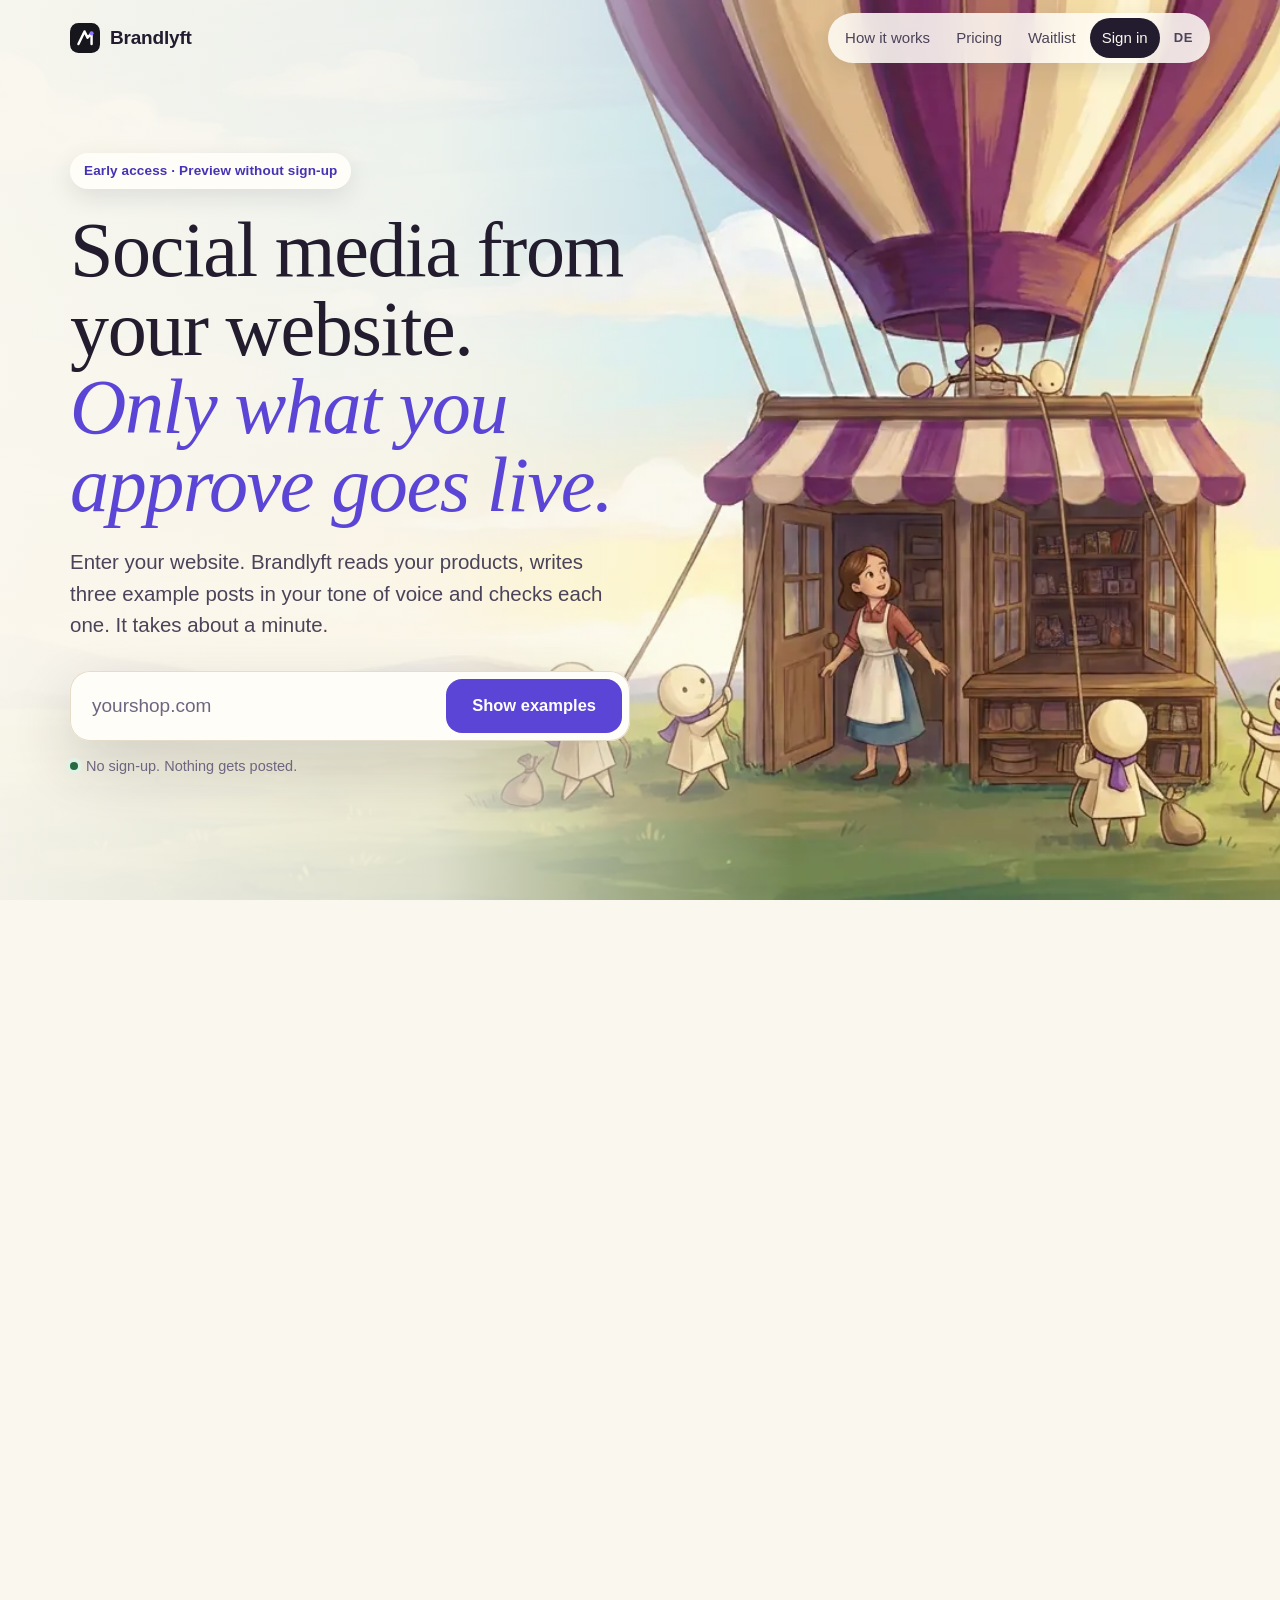
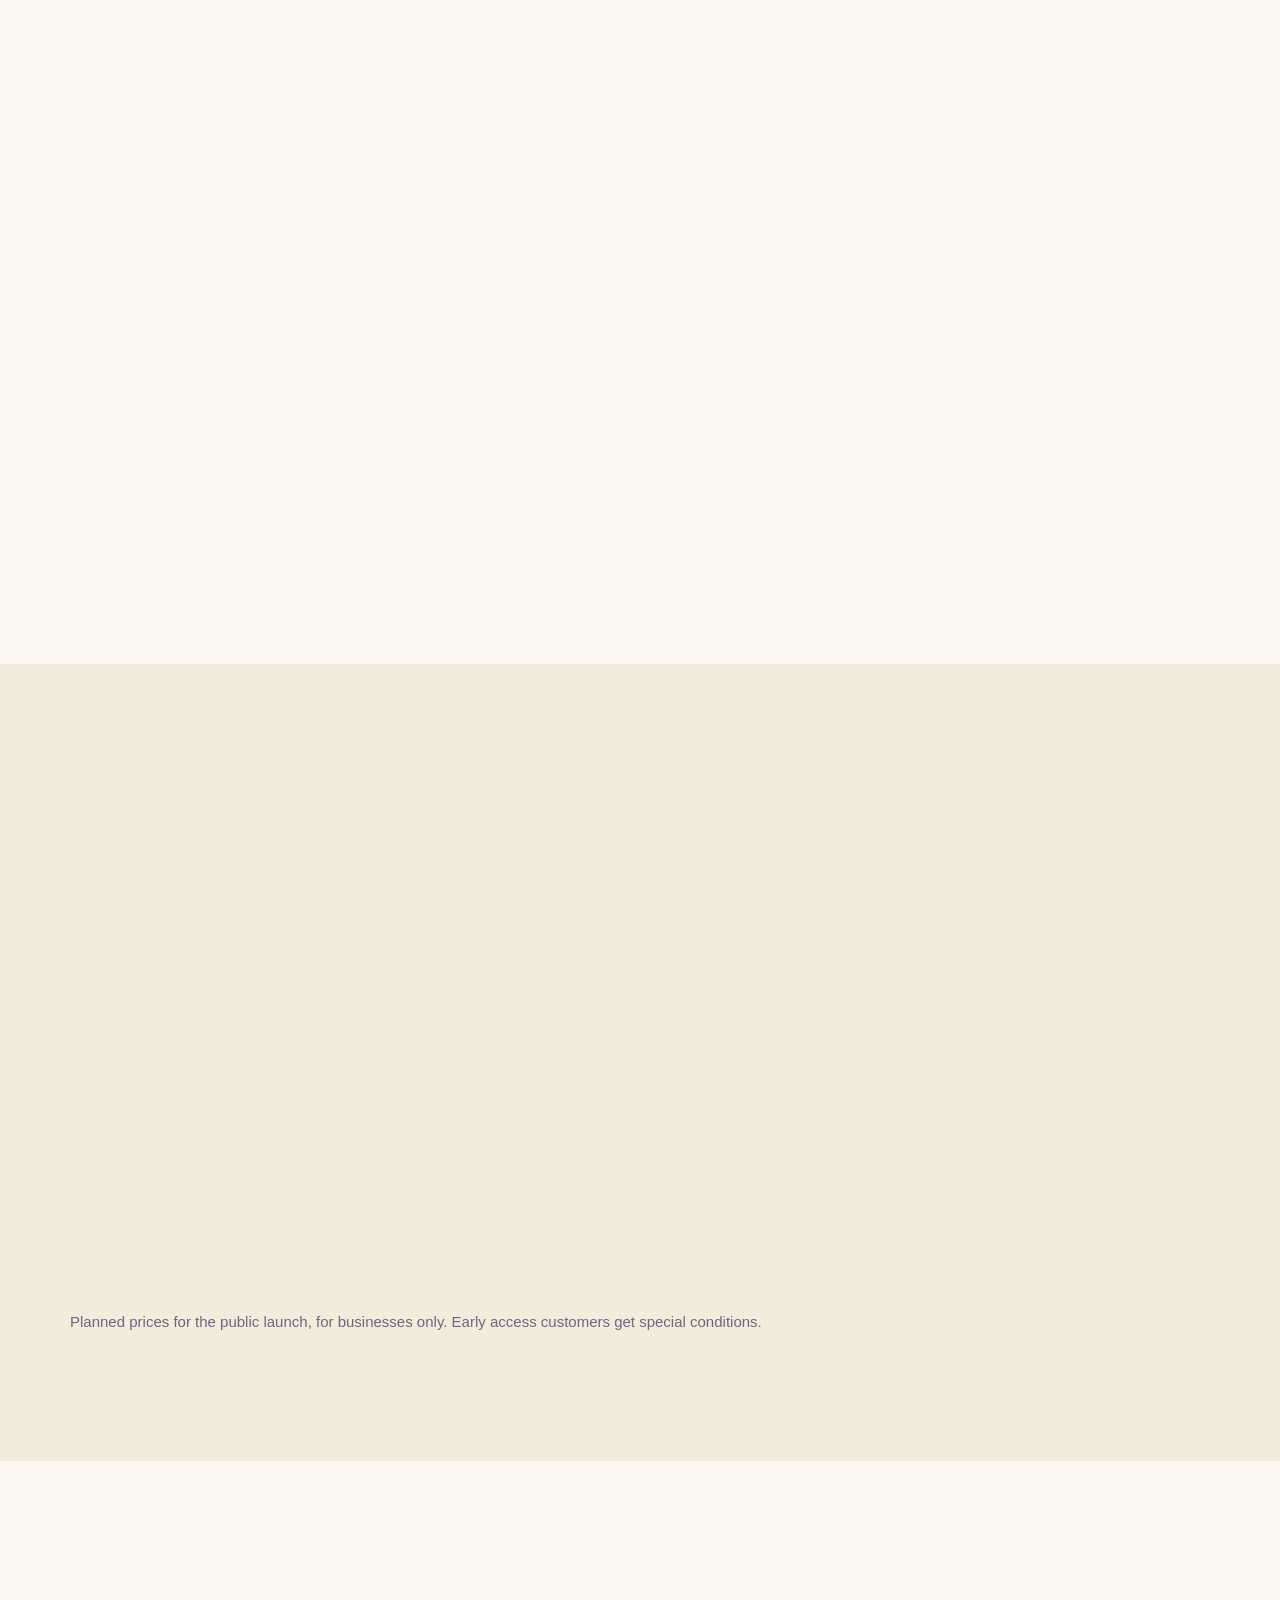
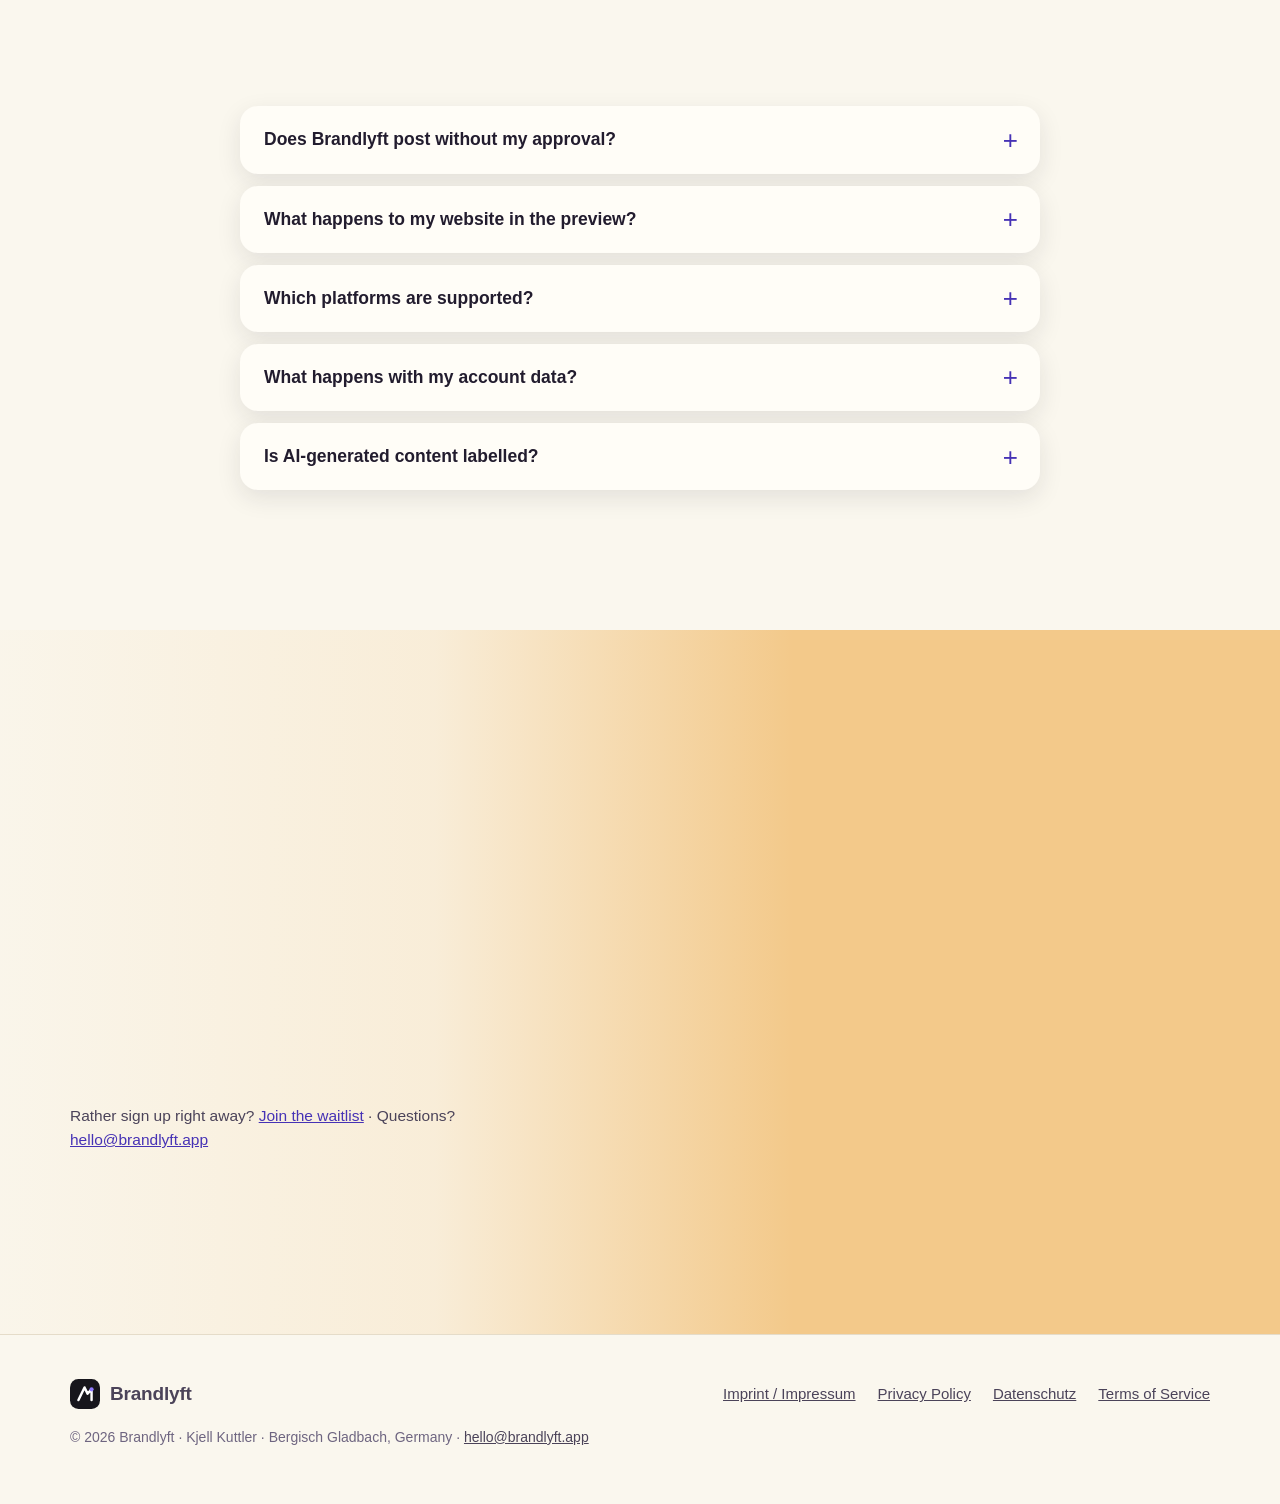
==== commit e40f3d0d: "Website neu: Look aus der Ballon-Welt und Vorschau ohne Anmeldung (Teil A) Startseite DE und EN im n" ====
--- a/index.html
+++ b/index.html
@@ -2,87 +2,356 @@
 <html lang="en">
 <head>
 <meta charset="utf-8">
-<meta http-equiv="Content-Security-Policy" content="default-src 'none'; script-src 'self'; style-src 'self'; img-src 'self' data: https:; media-src 'self' blob: https://storage.googleapis.com; connect-src 'self' https://brandlyft-api-51153450226.europe-west3.run.app https://storage.googleapis.com; font-src 'self'; form-action 'self'; base-uri 'none'; object-src 'none'; frame-src 'none'; upgrade-insecure-requests">
-<meta name="viewport" content="width=device-width, initial-scale=1">
+<meta http-equiv="Content-Security-Policy" content="default-src 'none'; script-src 'self'; style-src 'self'; img-src 'self' data: https:; media-src 'self' blob: https://storage.googleapis.com; connect-src 'self' https://brandlyft-api-318800310726.europe-west3.run.app https://storage.googleapis.com; font-src 'self'; form-action 'self'; base-uri 'none'; object-src 'none'; frame-src 'none'; upgrade-insecure-requests">
+<meta name="viewport" content="width=device-width, initial-scale=1, viewport-fit=cover">
 <title>Brandlyft: social media from your website</title>
-<meta name="description" content="Brandlyft reads your website and learns your brand. At launch it creates posts, reels and stories with your real products, publishes them to Instagram, Facebook and TikTok and learns what sells.">
+<meta name="description" content="Enter your website and see three example posts with your real products in about a minute, each one checked. No sign-up. Only what you approve goes live.">
+<meta property="og:title" content="Brandlyft: social media from your website">
+<meta property="og:description" content="Enter your website and see three example posts with your real products in about a minute, each one checked. No sign-up. Only what you approve goes live.">
+<meta property="og:image" content="https://brandlyft.app/assets/img/teilen.jpg">
+<meta property="og:type" content="website">
+<meta name="theme-color" content="#faf7ee" media="(prefers-color-scheme: light)">
+<meta name="theme-color" content="#15111e" media="(prefers-color-scheme: dark)">
 <link rel="alternate" hreflang="en" href="https://brandlyft.app/">
 <link rel="alternate" hreflang="de" href="https://brandlyft.app/de/">
 <link rel="alternate" hreflang="x-default" href="https://brandlyft.app/">
 <script src="/lang.js"></script>
 <link rel="icon" href="/favicon.svg" type="image/svg+xml">
-<link rel="stylesheet" href="/style.css">
+<link rel="preload" href="/assets/fonts/fraunces-latin-opsz-normal.woff2" as="font" type="font/woff2" crossorigin>
+<link rel="preload" href="/assets/fonts/fraunces-latin-opsz-italic.woff2" as="font" type="font/woff2" crossorigin>
+<link rel="stylesheet" href="/assets/site.css">
 </head>
 <body>
-<div class="wrap">
 <header class="top">
-  <a class="logo" href="/"><img src="/logo.svg" alt="" width="30" height="30">Brandlyft</a>
-  <nav><a class="hide-sm" href="/#how">How it works</a><a class="hide-sm" href="/#pricing">Pricing</a><a href="/#access">Early access</a><a href="/app/">Sign in</a><a class="lang" href="/de/?lang=de" hreflang="de" title="Deutsch">DE</a></nav>
+  <div class="wrap">
+    <a class="logo" href="/"><img src="/logo.svg" alt="" width="30" height="30">Brandlyft</a>
+    <nav class="nav" aria-label="Brandlyft">
+      <a class="wide" href="#how">How it works</a><a class="wide" href="#pricing">Pricing</a><a class="wide" href="/waitlist/">Waitlist</a><a class="pill" href="/app/">Sign in</a><a class="lang" href="/de/?lang=de" hreflang="de" title="Deutsch">DE</a>
+    </nav>
+  </div>
 </header>
 
 <main>
 <section class="hero">
-  <span class="eyebrow">Early access for e-commerce brands</span>
-  <h1>Social media from your website. Only what you approve goes live.</h1>
-  <p class="lead">Paste your website and Brandlyft learns your brand and products. At launch it creates posts, reels and stories every day, publishes them to Instagram, Facebook and TikTok once you approve, and learns from the results what actually sells.</p>
-  <a class="btn" href="#access">Request early access</a><a class="btn ghost" href="#how">See how it works</a>
-</section>
-
-<section id="how">
-  <h2>How it works</h2>
-  <p class="sub">Brandlyft is in early access. Reading your website, confirming your brand, connecting your channels and publishing your own videos work today. From the public launch, Brandlyft creates new content every day. You approve each post before it goes live. An autopilot for Instagram and Facebook is planned and would be off by default. On TikTok you review each video and publish it with your own settings.</p>
-  <div class="grid">
-    <div class="card"><div class="step">Step 1</div><h3>Paste your website</h3><p>Brandlyft reads your website: products, prices, variants, colours, fonts and tone of voice. Shopify shops are read from the product feed, so facts stay correct.</p></div>
-    <div class="card"><div class="step">Step 2</div><h3>Confirm your brand</h3><p>You see how Brandlyft understood your brand and correct only what is wrong. Your rules, for example claims you never make, are respected in every post.</p></div>
-    <div class="card"><div class="step">Step 3</div><h3>Connect your channels</h3><p>Connect Instagram, Facebook and TikTok with the official login of each platform. From launch you choose how much to post and approve each post. TikTok videos always wait for your review.</p></div>
-    <div class="card"><div class="step">Step 4</div><h3>Publish and learn</h3><p>From launch, Brandlyft plans, creates and publishes. It analyses views, watch time and shares, tests new formats and puts more effort into what works.</p></div>
-  </div>
-</section>
-
-<section>
-  <h2>Built for brands that sell real products</h2>
-  <p class="sub">Most AI tools produce generic content. Brandlyft is built around your actual products. This is how your content is made from the public launch:</p>
-  <div class="grid">
-    <div class="card"><h3>True to your product</h3><p>Every image and video is generated from your real product photos and checked against them: colour, shape and details. No invented products.</p></div>
-    <div class="card"><h3>Review before every post</h3><p>Independent review agents score every concept and every finished post and show you what they notice. The decision stays with you.</p></div>
-    <div class="card"><h3>Reels with characters</h3><p>Short videos with a brand character that speaks in your language, lip-synced, with subtitles, labelled as AI. From the Growth plan, off by default. Whether you use it is up to you.</p></div>
-    <div class="card"><h3>Honest marketing rules</h3><p>No fake reviews, no invented statistics, no false scarcity. Claims come only from your own product information.</p></div>
-    <div class="card"><h3>A learning loop you can see</h3><p>From the Growth plan, Brandlyft tests formats and learns from your numbers. On the Pro plan a monthly report shows what was tested, what worked and what Brandlyft changed as a result.</p></div>
-    <div class="card"><h3>Made in Germany</h3><p>Built with European data protection in mind. Our server, storage and AI analysis run on Google Cloud in the EU.</p></div>
-  </div>
-</section>
-
-<section id="pricing">
-  <h2>Pricing</h2>
-  <p class="sub">Simple packages by volume. Images and videos are included, failed attempts are on us, and you can cancel monthly.</p>
-  <div class="grid">
-    <div class="card"><h3>Start</h3><div class="price">€79 <small>/ month</small></div><ul><li>Instagram and Facebook</li><li>12 posts, 30 stories, 8 videos per month</li><li>Approval of every post</li></ul></div>
-    <div class="card featured"><h3>Growth</h3><div class="price">€199 <small>/ month</small></div><ul><li>Instagram, Facebook and TikTok</li><li>20 posts, 60 stories, 20 videos per month</li><li>Format tests and learning loop</li><li>One brand character</li></ul></div>
-    <div class="card"><h3>Pro</h3><div class="price">€449 <small>/ month</small></div><ul><li>Instagram, Facebook and TikTok</li><li>30 posts, 90 stories, 60 videos per month</li><li>Three brand characters</li><li>Monthly strategy report</li></ul></div>
-  </div>
-  <p class="note">Planned prices for the public launch, for businesses only. Early access customers get special conditions.</p>
-</section>
-
-<section>
-  <h2>Questions</h2>
-  <details><summary>Does Brandlyft post without my approval?</summary><p>No. Today Brandlyft only publishes what you submit yourself. An autopilot for Instagram and Facebook is planned: it would be off by default, and only you could switch it on, per channel. On TikTok there is no autopilot: you review every video, choose who can see it and publish it yourself, as TikTok requires.</p></details>
-  <details><summary>Which platforms are supported?</summary><p>Instagram, Facebook and TikTok at launch, connected through each platform's official login and API. More platforms will follow.</p></details>
-  <details><summary>What happens with my account data?</summary><p>We only use the permissions you grant to publish your content and read its performance. Your data and content are used only for your own workspace, never for other customers and never to train AI models. You can disconnect at any time. Details are in our <a href="/privacy.html">Privacy Policy</a>.</p></details>
-  <details><summary>Is AI-generated content labelled?</summary><p>Yes, from launch. Images and videos that Brandlyft creates with AI carry an invisible, machine-readable marking, and Brandlyft sets the AI label on Instagram and TikTok by default. You can switch it off for single pieces that, after your review, do not pass anything off as real, except for brand characters and, once it exists, on autopilot.</p></details>
-</section>
-
-<section id="access">
-  <div class="cta">
-    <h2>Get early access</h2>
-    <p>We are onboarding a small number of brands first. Join the waitlist and we will let you know when your spot is ready. Questions? Write to <a class="mail" href="mailto:hello@brandlyft.app">hello@brandlyft.app</a>.</p>
-    <a class="btn" href="/warteliste/">Join the waitlist</a>
+  <div class="scene"><img class="drift" src="/assets/img/start-1376.webp" srcset="/assets/img/start-hoch.webp 820w, /assets/img/start-1376.webp 1376w" sizes="(max-width: 640px) 100vw, 100vw" alt="Painted purple hot-air balloon carrying a small shop over a meadow, paper helpers with purple scarves holding the ropes" width="1376" height="768" fetchpriority="high"></div>
+  <div class="wrap">
+    <div class="hero-text">
+      <span class="eyebrow rise">Early access · Preview without sign-up</span>
+      <h1><span class="line rise d1">Social media from your website.</span> <em class="line rise d2">Only what you approve goes live.</em></h1>
+      <p class="lead rise d3">Enter your website. Brandlyft reads your products, writes three example posts in your tone of voice and checks each one. It takes about a minute.</p>
+      <form class="field rise d4" action="/waitlist/" method="get" data-demo-form novalidate>
+        <label class="sr" for="site-url">Your website</label>
+        <input id="site-url" name="website" type="text" inputmode="url" autocomplete="url" autocapitalize="off" spellcheck="false" placeholder="yourshop.com" required>
+        <button class="btn violet" type="submit">Show examples</button>
+      </form>
+      <p class="form-msg" data-demo-msg role="status" aria-live="polite"></p>
+      <p class="hint rise d4">No sign-up. Nothing gets posted.</p>
+    </div>
+  </div>
+</section>
+
+<section class="section" id="how">
+  <div class="wrap">
+    <p class="kicker reveal">How it works</p>
+    <h2 class="reveal">From your website to a post. <em>You have the final say.</em></h2>
+    <p class="sub reveal">Brandlyft is in early access. Reading your website, confirming your brand, connecting your channels and publishing your own videos work today. From the public launch, Brandlyft creates new content every day, and you approve each post before it goes live.</p>
+    <div class="steps">
+      <article class="step-card reveal d1">
+        <div class="figure"><img src="/assets/img/figur-winken.webp" alt="Paper helper with a purple scarf waving" width="640" height="640" loading="lazy"></div>
+        <h3>Enter your website</h3>
+        <p>Brandlyft reads products, prices, variants, colours, fonts and tone of voice. Shopify shops are read from the product feed, so facts stay correct.</p>
+      </article>
+      <article class="step-card reveal d2">
+        <div class="figure"><img src="/assets/img/figur-nie.webp" alt="Paper helper throwing a card into the waste basket" width="640" height="640" loading="lazy"></div>
+        <h3>Confirm your brand</h3>
+        <p>You see how Brandlyft understood your brand and correct only what is wrong. Your rules, for example claims you never make, are respected in every post.</p>
+      </article>
+      <article class="step-card reveal d3">
+        <div class="figure"><img src="/assets/img/figur-jubel.webp" alt="Paper helper cheering in confetti" width="640" height="640" loading="lazy"></div>
+        <h3>Approve</h3>
+        <p>Connect Instagram, Facebook and TikTok with the official login of each platform. From launch you approve each post. TikTok videos always wait for your review.</p>
+      </article>
+    </div>
+    <p class="note reveal">An autopilot for Instagram and Facebook is planned. It would be off by default, and only you could switch it on, per channel.</p>
+  </div>
+</section>
+
+<section class="section tint">
+  <div class="wrap check-grid">
+    <div>
+      <p class="kicker reveal">The check</p>
+      <h2 class="reveal">Every post is checked <em>before you see it.</em></h2>
+      <p class="sub reveal">Claims come only from your own product information. Whatever breaks a rule, Brandlyft holds back and tells you why. The decision stays with you.</p>
+      <ul class="checklist reveal">
+          <li><span class="tick"><svg viewBox="0 0 20 20" aria-hidden="true"><path d="M4.5 10.5l3.6 3.6L15.5 6.5" stroke="currentColor" stroke-width="2.8" fill="none" stroke-linecap="round" stroke-linejoin="round"/></svg></span><span>Prices as in your shop</span></li>
+          <li><span class="tick"><svg viewBox="0 0 20 20" aria-hidden="true"><path d="M4.5 10.5l3.6 3.6L15.5 6.5" stroke="currentColor" stroke-width="2.8" fill="none" stroke-linecap="round" stroke-linejoin="round"/></svg></span><span>Every number from your product data</span></li>
+          <li><span class="tick"><svg viewBox="0 0 20 20" aria-hidden="true"><path d="M4.5 10.5l3.6 3.6L15.5 6.5" stroke="currentColor" stroke-width="2.8" fill="none" stroke-linecap="round" stroke-linejoin="round"/></svg></span><span>Only products in stock</span></li>
+          <li><span class="tick"><svg viewBox="0 0 20 20" aria-hidden="true"><path d="M4.5 10.5l3.6 3.6L15.5 6.5" stroke="currentColor" stroke-width="2.8" fill="none" stroke-linecap="round" stroke-linejoin="round"/></svg></span><span>No invented reviews</span></li>
+          <li><span class="tick"><svg viewBox="0 0 20 20" aria-hidden="true"><path d="M4.5 10.5l3.6 3.6L15.5 6.5" stroke="currentColor" stroke-width="2.8" fill="none" stroke-linecap="round" stroke-linejoin="round"/></svg></span><span>No health claims</span></li>
+          <li><span class="tick"><svg viewBox="0 0 20 20" aria-hidden="true"><path d="M4.5 10.5l3.6 3.6L15.5 6.5" stroke="currentColor" stroke-width="2.8" fill="none" stroke-linecap="round" stroke-linejoin="round"/></svg></span><span>No false scarcity</span></li>
+          <li><span class="tick"><svg viewBox="0 0 20 20" aria-hidden="true"><path d="M4.5 10.5l3.6 3.6L15.5 6.5" stroke="currentColor" stroke-width="2.8" fill="none" stroke-linecap="round" stroke-linejoin="round"/></svg></span><span>Your tone, casual or formal</span></li>
+          <li><span class="tick"><svg viewBox="0 0 20 20" aria-hidden="true"><path d="M4.5 10.5l3.6 3.6L15.5 6.5" stroke="currentColor" stroke-width="2.8" fill="none" stroke-linecap="round" stroke-linejoin="round"/></svg></span><span>Real product photos, no invented products</span></li>
+      </ul>
+    </div>
+    <div class="check-art reveal d2">
+      <div class="figure"><img class="float" src="/assets/img/figur-pruefung.webp" alt="Paper helper checking a postcard with a magnifying glass, next to a stack with a purple tick" width="640" height="640" loading="lazy"></div>
+      <div class="sticky"><b>Held back</b>“Today only!” appears nowhere in your shop. That would be false scarcity.</div>
+    </div>
+  </div>
+</section>
+
+<section class="section">
+  <div class="wrap">
+    <p class="kicker reveal">Built for real products</p>
+    <h2 class="reveal">Built for brands <em>that sell real products.</em></h2>
+    <p class="sub reveal">Most AI tools produce generic content. Brandlyft is built around your actual products. This is how your content is made from the public launch:</p>
+    <div class="grid">
+      <article class="card reveal"><h3>True to your product</h3><p>Every image and video is generated from your real product photos and checked against them: colour, shape and details. No invented products.</p></article>
+      <article class="card reveal"><h3>Review before every post</h3><p>Independent review agents score every concept and every finished post and show you what they notice. The decision stays with you.</p></article>
+      <article class="card reveal"><h3>Reels with characters</h3><p>Short videos with a brand character that speaks in your language, lip-synced, with subtitles, labelled as AI. From the Growth plan, off by default. Whether you use it is up to you.</p></article>
+      <article class="card reveal"><h3>Honest marketing rules</h3><p>No fake reviews, no invented statistics, no false scarcity. Claims come only from your own product information.</p></article>
+      <article class="card reveal"><h3>A learning loop you can see</h3><p>From the Growth plan, Brandlyft tests formats and learns from your numbers. On the Pro plan a monthly report shows what was tested, what worked and what Brandlyft changed as a result.</p></article>
+      <article class="card reveal"><h3>Made in Germany</h3><p>Built with European data protection in mind. Our server, storage and AI analysis run on Google Cloud in the EU.</p></article>
+    </div>
+  </div>
+</section>
+
+<section class="section tint" id="pricing">
+  <div class="wrap">
+    <p class="kicker reveal">Pricing</p>
+    <h2 class="reveal">Simple plans. <em>Cancel monthly.</em></h2>
+    <p class="sub reveal">Simple packages by volume. Images and videos are included, failed attempts are on us, and you can cancel monthly.</p>
+    <div class="grid">
+      <article class="card reveal"><h3>Start</h3><div class="price">€79 <small>/ month</small></div><ul><li>Instagram and Facebook</li><li>12 posts, 30 stories, 8 videos per month</li><li>Approval of every post</li></ul></article>
+      <article class="card reveal featured"><h3>Growth</h3><div class="price">€199 <small>/ month</small></div><ul><li>Instagram, Facebook and TikTok</li><li>20 posts, 60 stories, 20 videos per month</li><li>Format tests and learning loop</li><li>One brand character</li></ul></article>
+      <article class="card reveal"><h3>Pro</h3><div class="price">€449 <small>/ month</small></div><ul><li>Instagram, Facebook and TikTok</li><li>30 posts, 90 stories, 60 videos per month</li><li>Three brand characters</li><li>Monthly strategy report</li></ul></article>
+    </div>
+    <p class="note">Planned prices for the public launch, for businesses only. Early access customers get special conditions.</p>
+  </div>
+</section>
+
+<section class="section">
+  <div class="wrap faq">
+    <p class="kicker reveal">Questions</p>
+    <h2 class="reveal">Good to <em>know.</em></h2>
+      <details><summary>Does Brandlyft post without my approval?</summary><p>No. Today Brandlyft only publishes what you submit yourself. An autopilot for Instagram and Facebook is planned: it would be off by default, and only you could switch it on, per channel. On TikTok there is no autopilot: you review every video, choose who can see it and publish it yourself, as TikTok requires.</p></details>
+      <details><summary>What happens to my website in the preview?</summary><p>Brandlyft only reads public pages of your website, like a visitor would, and respects robots.txt. We keep the result for 7 days so the same website is not analysed twice. Nothing gets posted. Details are in our <a href="/privacy.html#preview">Privacy Policy</a>.</p></details>
+      <details><summary>Which platforms are supported?</summary><p>Instagram, Facebook and TikTok at launch, connected through each platform's official login and API. More platforms will follow.</p></details>
+      <details><summary>What happens with my account data?</summary><p>We only use the permissions you grant to publish your content and read its performance. Your data and content are used only for your own workspace, never for other customers and never to train AI models. You can disconnect at any time. Details are in our <a href="/privacy.html">Privacy Policy</a>.</p></details>
+      <details><summary>Is AI-generated content labelled?</summary><p>Yes, from launch. Images and videos that Brandlyft creates with AI carry an invisible, machine-readable marking, and Brandlyft sets the AI label on Instagram and TikTok by default. You can switch it off for single pieces that, after your review, do not pass anything off as real, except for brand characters and, once it exists, on autopilot.</p></details>
+  </div>
+</section>
+
+<section class="finale" id="access">
+  <div class="scene"><img class="drift" src="/assets/img/hoch-oben-1376.webp" srcset="/assets/img/hoch-oben-hoch.webp 820w, /assets/img/hoch-oben-1376.webp 1376w" sizes="(max-width: 640px) 100vw, 100vw" alt="The balloon with the shop floats above the clouds at sunrise, the paper helpers cheer" width="1376" height="768" loading="lazy"></div>
+  <div class="wrap">
+    <h2 class="reveal">See what Brandlyft makes <em>from your website.</em></h2>
+    <p class="reveal">Three example posts with your real products, each with its check report. Afterwards you decide whether to join the waitlist.</p>
+    <form class="field reveal" action="/waitlist/" method="get" data-demo-form novalidate>
+      <label class="sr" for="site-url-2">Your website</label>
+      <input id="site-url-2" name="website" type="text" inputmode="url" autocomplete="url" autocapitalize="off" spellcheck="false" placeholder="yourshop.com" required>
+      <button class="btn violet" type="submit">Show examples</button>
+    </form>
+    <p class="form-msg" data-demo-msg role="status" aria-live="polite"></p>
+    <p class="also">Rather sign up right away? <a href="/waitlist/">Join the waitlist</a> · Questions? <a href="mailto:hello@brandlyft.app">hello@brandlyft.app</a></p>
   </div>
 </section>
 </main>
-<footer>
-  <a href="/imprint.html">Imprint / Impressum</a><a href="/privacy.html">Privacy Policy</a><a href="/datenschutz.html">Datenschutz</a><a href="/terms.html">Terms of Service</a>
-  <div class="foot-meta">© 2026 Brandlyft · Kjell Kuttler · Bergisch Gladbach, Germany · <a href="mailto:hello@brandlyft.app">hello@brandlyft.app</a></div>
+
+<footer class="foot">
+  <div class="wrap">
+    <a class="logo" href="/"><img src="/logo.svg" alt="" width="26" height="26">Brandlyft</a>
+    <div class="foot-links"><a href="/imprint.html">Imprint / Impressum</a><a href="/privacy.html">Privacy Policy</a><a href="/datenschutz.html">Datenschutz</a><a href="/terms.html">Terms of Service</a></div>
+    <div class="foot-meta">© 2026 Brandlyft · Kjell Kuttler · Bergisch Gladbach, Germany · <a href="mailto:hello@brandlyft.app">hello@brandlyft.app</a></div>
+  </div>
 </footer>
+
+<div class="stage" id="demo" role="dialog" aria-modal="true" aria-labelledby="demo-title" hidden>
+  <div class="stage-top">
+    <a class="logo" href="/"><img src="/logo.svg" alt="" width="28" height="28">Brandlyft</a>
+    <span class="stage-site" data-host-pill hidden></span>
+    <button class="close" type="button" data-close aria-label="Close preview"><svg viewBox="0 0 20 20" aria-hidden="true"><path d="M5 5l10 10M15 5L5 15" stroke="currentColor" stroke-width="2.4" stroke-linecap="round"/></svg></button>
+  </div>
+  <h2 class="sr" id="demo-title">Preview of your posts</h2>
+
+  <section class="step has-scene" data-step="read" hidden>
+    <div class="step-in">
+      <div class="scene"><img class="drift" src="/assets/img/lesen-1376.webp" srcset="/assets/img/lesen-hoch.webp 820w, /assets/img/lesen-1376.webp 1376w" sizes="(max-width: 640px) 100vw, 100vw" alt="Paper helpers exploring the shelves of a shop with a magnifying glass, a ladder and a colour fan" width="1376" height="768" loading="lazy"></div>
+      <div class="step-wrap">
+        <div class="panel">
+          <p class="label">Brandlyft is reading</p>
+          <h3 class="big-typed typed" data-type tabindex="-1">Taking a look at <em data-host>your website</em> …</h3>
+          <div class="finds">
+            <div class="find wide" data-find="site"><b>Your site</b><span class="wait pulse">reading …</span></div>
+            <div class="find" data-find="products"><b>Products</b><span class="wait pulse">looking …</span></div>
+            <div class="find" data-find="colors"><b>Colours</b><span class="wait pulse">looking …</span></div>
+            <div class="find" data-find="fonts"><b>Fonts</b><span class="wait pulse">looking …</span></div>
+            <div class="find" data-find="tone"><b>Your tone</b><span class="wait pulse">coming up …</span></div>
+          </div>
+          <button class="btn violet" type="button" data-next disabled>On to the questions</button>
+        </div>
+      </div>
+    </div>
+  </section>
+
+  <section class="step" data-step="q1" hidden>
+    <div class="step-in"><div class="step-wrap ask">
+      <div class="figure"><img class="float" src="/assets/img/figur-du-sie.webp" alt="Two paper helpers, one waving casually, one bowing with a top hat" width="640" height="640" loading="lazy"></div>
+      <div>
+        <span class="qno">Question 1 of 3, while Brandlyft reads</span>
+        <h2 class="h-q" tabindex="-1">How should your posts <em>sound?</em></h2>
+        <div class="choices two">
+          <button class="choice" type="button" data-address="informal" aria-pressed="false"><span class="big">Casual</span><span class="small">“Great to have you here.”</span></button>
+          <button class="choice" type="button" data-address="formal" aria-pressed="false"><span class="big">Formal</span><span class="small">“We are delighted to welcome you.”</span></button>
+        </div>
+        <p class="aside" data-address-hint hidden></p>
+      </div>
+    </div></div>
+  </section>
+
+  <section class="step" data-step="q2" hidden>
+    <div class="step-in"><div class="step-wrap ask">
+      <div class="figure"><img class="float" src="/assets/img/figur-nie.webp" alt="Paper helper throwing a card into the waste basket" width="640" height="640" loading="lazy"></div>
+      <div>
+        <span class="qno">Question 2 of 3</span>
+        <h2 class="h-q" tabindex="-1">What would you <em>never</em> say?</h2>
+        <div class="pills">
+            <button class="pill-btn" type="button" data-never="discount_shouting" aria-pressed="false">Shouting about sales</button>
+            <button class="pill-btn" type="button" data-never="health_claims" aria-pressed="false">Health promises</button>
+            <button class="pill-btn" type="button" data-never="jargon" aria-pressed="false">Jargon</button>
+            <button class="pill-btn" type="button" data-never="emojis" aria-pressed="false">Emojis</button>
+            <button class="pill-btn" type="button" data-never="competitors" aria-pressed="false">Talking down competitors</button>
+            <button class="pill-btn" type="button" data-never="pressure" aria-pressed="false">Pressure like “today only”</button>
+        </div>
+        <button class="btn violet" type="button" data-next>Next</button>
+        <p class="aside">Brandlyft checks every post for health claims and false scarcity anyway.</p>
+      </div>
+    </div></div>
+  </section>
+
+  <section class="step" data-step="q3" hidden>
+    <div class="step-in"><div class="step-wrap ask">
+      <div class="figure"><img class="float" src="/assets/img/figur-wie-oft.webp" alt="Paper helper with a calendar on a stack of postcards" width="640" height="640" loading="lazy"></div>
+      <div>
+        <span class="qno">Question 3 of 3</span>
+        <h2 class="h-q" tabindex="-1">How often should you <em>post?</em></h2>
+        <div class="choices rows">
+            <button class="choice" type="button" data-frequency="3_week" aria-pressed="false"><span class="big">3 times a week</span><span class="small">good to start</span></button>
+            <button class="choice" type="button" data-frequency="daily" aria-pressed="false"><span class="big">Every day</span><span class="small">one post or reel</span></button>
+            <button class="choice" type="button" data-frequency="twice_daily" aria-pressed="false"><span class="big">Twice a day</span><span class="small">a post and a story</span></button>
+        </div>
+      </div>
+    </div></div>
+  </section>
+
+  <section class="step has-scene" data-step="kjell" hidden>
+    <div class="step-in">
+      <div class="scene"><img class="drift" src="/assets/img/aufstieg-1376.webp" srcset="/assets/img/aufstieg-hoch.webp 820w, /assets/img/aufstieg-1376.webp 1376w" sizes="(max-width: 640px) 100vw, 100vw" alt="The balloon with the shop rises above the trees, the owner waves from the door" width="1376" height="768" loading="lazy"></div>
+      <div class="step-wrap">
+        <div class="panel">
+          <div class="me"><span class="avatar" aria-hidden="true">K</span><div><b>Kjell Kuttler</b><div class="who">Founder of Brandlyft</div></div></div>
+          <h3 class="big-typed typed" data-type tabindex="-1">Hi, I'm Kjell.</h3>
+          <p>I first built Brandlyft for my own shop. Right now Brandlyft is writing your posts and checking every single one.</p>
+          <p>First, a quick practice round: this is how you sort out what is not right.</p>
+          <button class="btn violet" type="button" data-next>Start practice</button>
+        </div>
+      </div>
+    </div>
+  </section>
+
+  <section class="step" data-step="practice" hidden>
+    <div class="step-in"><div class="step-wrap duo">
+      <div>
+        <span class="qno">Practice</span>
+        <h2 class="h-q" tabindex="-1">If it is not true, <em>it goes.</em></h2>
+        <p class="lead" data-practice-lead>The check held this draft back. Swipe it to the left or tap ✕.</p>
+        <div data-practice-done hidden>
+          <p class="done-line">Exactly. <em data-done-em>Your real posts are almost ready.</em></p>
+          <button class="btn violet" type="button" data-to-stack>See your posts</button>
+        </div>
+        <div class="figure mini"><img class="float" data-practice-figure src="/assets/img/figur-pruefung.webp" alt="Paper helper checking with a magnifying glass" width="640" height="640" loading="lazy"></div>
+      </div>
+      <div class="deck practice-card" data-practice-deck></div>
+    </div></div>
+  </section>
+
+  <section class="step" data-step="wait" hidden>
+    <div class="step-in"><div class="step-wrap ask">
+      <div class="figure"><img class="float" src="/assets/img/figur-warten.webp" alt="Paper helper drinking tea on a sandbag" width="640" height="640" loading="lazy"></div>
+      <div>
+        <span class="qno">Almost there</span>
+        <h2 class="h-q" tabindex="-1">Brandlyft is writing and <em>checking</em> your posts.</h2>
+        <p class="lead">This usually takes just a few more seconds.</p>
+      </div>
+    </div></div>
+  </section>
+
+  <section class="step" data-step="stack" hidden>
+    <div class="step-in"><div class="step-wrap trio">
+      <div class="intro">
+        <h2 class="h-stack" tabindex="-1">Your first posts. <em>Approve what you like.</em></h2>
+        <div class="queue" data-queue></div>
+      </div>
+      <div>
+        <div class="deck" data-deck></div>
+        <div class="decide">
+          <button class="round no" type="button" data-decide="no" aria-label="Decline"><svg viewBox="0 0 20 20" aria-hidden="true"><path d="M5 5l10 10M15 5L5 15" stroke="currentColor" stroke-width="2.6" stroke-linecap="round"/></svg></button>
+          <button class="round yes" type="button" data-decide="yes" aria-label="Approve"><svg viewBox="0 0 20 20" aria-hidden="true"><path d="M4.5 10.5l3.6 3.6L15.5 6.5" stroke="currentColor" stroke-width="2.8" fill="none" stroke-linecap="round" stroke-linejoin="round"/></svg></button>
+        </div>
+        <p class="howto">Swipe or tap. Nothing gets published.</p>
+      </div>
+      <aside class="side-report">
+        <p class="label">Check report for this post</p>
+        <ul data-side-list></ul>
+        <div class="figure side-figure"><img class="float" src="/assets/img/figur-pruefung.webp" alt="" width="640" height="640" loading="lazy"></div>
+      </aside>
+    </div></div>
+  </section>
+
+  <section class="step has-scene" data-step="week" hidden>
+    <div class="confetti" data-confetti></div>
+    <div class="step-in">
+      <div class="scene"><img class="drift" src="/assets/img/hoch-oben-1376.webp" srcset="/assets/img/hoch-oben-hoch.webp 820w, /assets/img/hoch-oben-1376.webp 1376w" sizes="(max-width: 640px) 100vw, 100vw" alt="The balloon floats above the clouds at sunrise" width="1376" height="768" loading="lazy"></div>
+      <div class="step-wrap">
+        <div class="panel">
+          <h2 class="h-end" tabindex="-1">This is what your <em>week</em> could look like.</h2>
+          <div class="week" data-week></div>
+          <p class="tally" data-tally></p>
+          <form class="end-form" data-end-form novalidate>
+            <label class="sr" for="end-email">E-mail address</label>
+            <div class="row-in"><input id="end-email" type="email" autocomplete="email" inputmode="email" placeholder="you@yourshop.com" required><button class="btn violet" type="submit">Save my spot</button></div>
+            <label class="check"><input type="checkbox" data-consent required><span>I would like to join the Brandlyft waitlist and hear by e-mail when my spot is ready and how development is going. I can unsubscribe at any time.</span></label>
+            <div class="hp" aria-hidden="true"><input type="text" tabindex="-1" autocomplete="off" data-hp></div>
+            <p class="fine">We keep the brand profile and your answers from this preview with your address, so you do not have to start over later. More in our <a href="/privacy.html#preview">Privacy Policy</a>.</p>
+            <p class="msg" data-end-msg role="status" aria-live="polite"></p>
+          </form>
+          <div class="thanks" data-thanks hidden><div class="figure"><img src="/assets/img/figur-jubel-160.webp" alt="" width="160" height="160" loading="lazy"></div><span>Almost done: we sent you an e-mail. Click the link in it and your spot is confirmed.</span></div>
+          <button class="link again" type="button" data-restart>Try another website</button>
+        </div>
+      </div>
+    </div>
+  </section>
+
+  <section class="step" data-step="error" hidden>
+    <div class="step-in"><div class="step-wrap ask">
+      <div class="figure"><img src="/assets/img/figur-nie.webp" alt="Paper helper throwing a card into the waste basket" width="640" height="640" loading="lazy"></div>
+      <div>
+        <span class="qno">Preview</span>
+        <h2 class="h-q" tabindex="-1">That did not <em>work.</em></h2>
+        <p class="lead" data-error-text></p>
+        <div class="btn-row"><button class="btn violet" type="button" data-restart>Enter another website</button><a class="btn ghost" href="/waitlist/">Join the waitlist</a></div>
+      </div>
+    </div></div>
+  </section>
+
+  <div class="progress" data-progress hidden role="status" aria-live="polite">
+    <div class="figure"><img src="/assets/img/figur-warten-160.webp" alt="" width="160" height="160" loading="lazy"></div>
+    <div class="p-body"><div class="p-t" data-p-title></div><div class="p-s" data-p-sub></div><div class="bar"><i data-p-bar></i></div></div>
+  </div>
 </div>
+
+<script src="/app/config.js"></script>
+<script src="/assets/site.js"></script>
+<script src="/assets/demo.js"></script>
 </body>
 </html>
--- a/assets/site.css
+++ b/assets/site.css
@@ -0,0 +1,508 @@
+/* Brandlyft website: painted balloon world with the paper helpers, large serif with an italic second part.
+   Light and dark follow the device; there is no switch. The app (/app/) keeps its own look in /style.css. */
+
+@font-face { font-family: "Fraunces"; font-style: normal; font-weight: 300 700; font-display: swap;
+  src: url("/assets/fonts/fraunces-latin-opsz-normal.woff2") format("woff2"); }
+@font-face { font-family: "Fraunces"; font-style: italic; font-weight: 300 700; font-display: swap;
+  src: url("/assets/fonts/fraunces-latin-opsz-italic.woff2") format("woff2"); }
+
+:root {
+  --paper: #faf7ee;
+  --paper-2: #f2ecdd;
+  --card: #fffdf7;
+  --ink: #221c2e;
+  --ink-2: #4b4359;
+  --muted: #6e6580;
+  --line: #e5dcc9;
+  --accent: #5b45d6;
+  --accent-ink: #4632b5;
+  --accent-soft: #ebe6fb;
+  --gold: #d9952b;
+  --ok: #276b40;
+  --ok-soft: #e1f1e5;
+  --warn: #974410;
+  --warn-soft: #fbe9da;
+  --shadow: 0 24px 60px rgba(34, 28, 46, .16);
+  --shadow-s: 0 8px 24px rgba(34, 28, 46, .10);
+  --scene-veil: linear-gradient(90deg, rgba(250, 247, 238, .96) 0%, rgba(250, 247, 238, .78) 34%, rgba(250, 247, 238, 0) 62%);
+  --display: "Fraunces", "Iowan Old Style", "Palatino Linotype", Palatino, Georgia, serif;
+  --text: -apple-system, BlinkMacSystemFont, "Segoe UI", Roboto, "Helvetica Neue", Arial, sans-serif;
+  --radius: 22px;
+  color-scheme: light dark;
+}
+@media (prefers-color-scheme: dark) {
+  :root {
+    --paper: #15111e;
+    --paper-2: #1c1728;
+    --card: #231d33;
+    --ink: #f5eee2;
+    --ink-2: #d3cadc;
+    --muted: #a59bb6;
+    --line: #362e49;
+    --accent: #a597ff;
+    --accent-ink: #c2b8ff;
+    --accent-soft: #2d2649;
+    --gold: #f0bd5c;
+    --ok: #93d6a9;
+    --ok-soft: #1d3428;
+    --warn: #f3ad7c;
+    --warn-soft: #3c2619;
+    --shadow: 0 24px 60px rgba(0, 0, 0, .45);
+    --shadow-s: 0 8px 24px rgba(0, 0, 0, .35);
+    --scene-veil: linear-gradient(90deg, rgba(21, 17, 30, .94) 0%, rgba(21, 17, 30, .78) 36%, rgba(21, 17, 30, .12) 66%);
+  }
+}
+
+* { box-sizing: border-box; }
+[hidden] { display: none !important; }
+html { -webkit-text-size-adjust: 100%; scroll-behavior: smooth; }
+body { margin: 0; background: var(--paper); color: var(--ink); font-family: var(--text); font-size: 17px; line-height: 1.55;
+  -webkit-font-smoothing: antialiased; text-rendering: optimizeLegibility; }
+img { max-width: 100%; }
+a { color: var(--accent-ink); }
+button, input, select { font: inherit; color: inherit; }
+button { cursor: pointer; }
+:focus-visible { outline: 3px solid var(--accent); outline-offset: 3px; border-radius: 6px; }
+[tabindex="-1"]:focus { outline: none; }
+h1, h2, h3, .display { font-family: var(--display); font-weight: 400; letter-spacing: -0.018em; text-wrap: balance; margin: 0; }
+h1 em, h2 em, .display em { font-style: italic; color: var(--accent); }
+.sr { position: absolute; width: 1px; height: 1px; overflow: hidden; clip: rect(0 0 0 0); white-space: nowrap; }
+.wrap { width: 100%; max-width: 1180px; margin: 0 auto; padding-left: max(20px, env(safe-area-inset-left)); padding-right: max(20px, env(safe-area-inset-right)); }
+
+/* Header */
+.top { position: absolute; z-index: 20; top: 0; left: 0; right: 0; }
+.top .wrap { display: flex; align-items: center; justify-content: space-between; gap: 16px; height: 76px; }
+.logo { display: inline-flex; align-items: center; gap: 10px; font-weight: 700; font-size: 19px; letter-spacing: -0.01em; color: var(--ink); text-decoration: none; }
+.logo img { width: 30px; height: 30px; }
+.nav { display: flex; align-items: center; gap: 2px; padding: 5px; border-radius: 999px; background: color-mix(in srgb, var(--card) 86%, transparent);
+  -webkit-backdrop-filter: blur(12px); backdrop-filter: blur(12px); box-shadow: var(--shadow-s); }
+.nav a { color: var(--ink-2); text-decoration: none; font-size: 15px; font-weight: 500; padding: 8px 12px; border-radius: 999px; }
+.nav a:hover { color: var(--ink); background: var(--paper-2); }
+.nav a.pill { background: var(--ink); color: var(--paper); }
+.nav a.pill:hover { background: var(--ink); color: var(--paper); }
+.nav a.lang { font-size: 13px; font-weight: 700; letter-spacing: .05em; }
+
+/* Buttons and the website field */
+.btn { display: inline-flex; align-items: center; justify-content: center; gap: 10px; min-height: 54px; padding: 0 26px; border: 0; border-radius: 16px;
+  background: var(--ink); color: var(--paper); font-weight: 650; font-size: 16.5px; text-decoration: none; transition: transform .18s ease, box-shadow .18s ease, background .2s ease; }
+.btn:hover { transform: translateY(-2px); box-shadow: var(--shadow-s); }
+.btn:active { transform: translateY(0); }
+.btn.violet { background: var(--accent); color: #fff; }
+@media (prefers-color-scheme: dark) { .btn.violet { color: #15111e; } }
+.btn.ghost { background: transparent; color: var(--ink); box-shadow: inset 0 0 0 1.5px var(--line); }
+.btn.small { min-height: 44px; padding: 0 18px; font-size: 15px; border-radius: 13px; }
+.btn[disabled] { opacity: .45; cursor: not-allowed; transform: none; box-shadow: none; }
+.link { background: none; border: 0; padding: 4px 0; color: var(--accent-ink); font-weight: 600; text-decoration: underline; text-underline-offset: 3px; }
+
+.field { display: flex; gap: 8px; align-items: stretch; background: var(--card); border-radius: 20px; padding: 8px; box-shadow: var(--shadow), inset 0 0 0 1px var(--line); max-width: 560px; }
+.field:focus-within { box-shadow: var(--shadow), inset 0 0 0 2px var(--accent); }
+.field input { flex: 1 1 auto; min-width: 0; border: 0; outline: none; background: transparent; font-size: 19px; font-weight: 600; padding: 10px 14px; color: var(--ink); }
+.field input::placeholder { color: var(--muted); font-weight: 500; }
+.field .btn { flex: none; }
+.hint { font-size: 14.5px; color: var(--muted); margin: 14px 0 0; display: flex; align-items: center; gap: 8px; }
+.hint::before { content: ""; width: 8px; height: 8px; border-radius: 50%; background: var(--ok); box-shadow: 0 0 0 4px var(--ok-soft); flex: none; }
+.form-msg { color: var(--warn); font-size: 15px; margin: 10px 0 0; min-height: 0; }
+
+/* Hero */
+.hero { position: relative; min-height: min(100svh, 920px); display: flex; align-items: center; overflow: hidden; background: #cfe2ee; }
+.hero .scene { position: absolute; inset: 0; overflow: hidden; }
+.hero .scene img { width: 100%; height: 100%; object-fit: cover; object-position: 62% 50%; }
+.hero .scene::after { content: ""; position: absolute; inset: 0; background: var(--scene-veil); }
+.hero .wrap { position: relative; z-index: 2; padding-top: 110px; padding-bottom: 80px; }
+.hero-text { max-width: 640px; }
+.eyebrow { display: inline-flex; align-items: center; gap: 8px; background: var(--card); color: var(--accent-ink); font-size: 13.5px; font-weight: 700; letter-spacing: .01em;
+  padding: 8px 14px; border-radius: 999px; box-shadow: var(--shadow-s); }
+.hero h1 { font-size: clamp(42px, 6.1vw, 80px); line-height: 1.0; margin: 22px 0 22px; }
+.hero h1 .line { display: block; }
+.hero .lead { font-size: clamp(18px, 1.6vw, 21px); color: var(--ink-2); max-width: 540px; margin: 0 0 30px; }
+
+/* Sections */
+.section { padding: clamp(72px, 10vw, 128px) 0; position: relative; }
+.section.tint { background: var(--paper-2); }
+.kicker { font-size: 13.5px; font-weight: 750; letter-spacing: .08em; text-transform: uppercase; color: var(--accent-ink); margin: 0 0 16px; }
+.section h2 { font-size: clamp(34px, 4.6vw, 58px); line-height: 1.04; margin: 0 0 20px; max-width: 860px; }
+.section .sub { font-size: 18.5px; color: var(--ink-2); max-width: 660px; margin: 0 0 48px; }
+.note { font-size: 15px; color: var(--muted); margin: 28px 0 0; max-width: 760px; }
+
+/* Figures: painted helpers on paper, edges feathered into the page; in dark mode they sit on a lit paper disc */
+.figure { position: relative; aspect-ratio: 1; width: 100%; max-width: 360px; }
+.figure img { width: 100%; height: 100%; object-fit: contain; -webkit-mask-image: radial-gradient(closest-side, #000 76%, transparent 100%); mask-image: radial-gradient(closest-side, #000 76%, transparent 100%); }
+@media (prefers-color-scheme: dark) {
+  .figure::before { content: ""; position: absolute; inset: 6%; border-radius: 50%; background: radial-gradient(closest-side, rgba(250, 248, 238, .16), transparent 74%); }
+  .figure img { -webkit-mask-image: radial-gradient(closest-side, #000 60%, transparent 98%); mask-image: radial-gradient(closest-side, #000 60%, transparent 98%); filter: brightness(.94); }
+}
+.float { animation: float 4.2s ease-in-out infinite; }
+@keyframes float { 0%, 100% { transform: translateY(0); } 50% { transform: translateY(-12px); } }
+
+/* How it works */
+.steps { display: grid; grid-template-columns: repeat(3, minmax(0, 1fr)); gap: 28px; counter-reset: step; }
+.step-card { background: var(--card); border-radius: 28px; padding: 18px 26px 30px; box-shadow: var(--shadow-s); position: relative; }
+.step-card .figure { max-width: 200px; margin: 0 auto 4px; }
+.step-card h3 { font-size: 27px; line-height: 1.12; margin: 0 0 10px; }
+.step-card h3::before { counter-increment: step; content: counter(step); display: inline-grid; place-items: center; width: 34px; height: 34px; margin-right: 12px;
+  border-radius: 50%; background: var(--accent-soft); color: var(--accent-ink); font-family: var(--text); font-size: 15px; font-weight: 750; vertical-align: 5px; }
+.step-card p { margin: 0; color: var(--ink-2); font-size: 16px; }
+
+/* The check */
+.check-grid { display: grid; grid-template-columns: minmax(0, 7fr) minmax(0, 5fr); gap: 56px; align-items: center; }
+.checklist { list-style: none; padding: 0; margin: 0; display: grid; grid-template-columns: repeat(2, minmax(0, 1fr)); gap: 12px; }
+.checklist li { display: flex; gap: 12px; align-items: flex-start; background: var(--card); border-radius: 16px; padding: 14px 16px; font-weight: 600; font-size: 15.5px; box-shadow: var(--shadow-s); }
+.tick { flex: none; width: 24px; height: 24px; border-radius: 50%; background: var(--ok-soft); display: grid; place-items: center; margin-top: 1px; }
+.tick svg { width: 13px; height: 13px; }
+.tick { color: var(--ok); }
+.check-art { position: relative; justify-self: center; width: 100%; max-width: 420px; }
+.sticky { position: absolute; left: -6%; bottom: 8%; max-width: 270px; background: var(--warn-soft); color: var(--warn); border-radius: 16px; padding: 14px 16px; font-size: 14.5px; line-height: 1.45;
+  box-shadow: var(--shadow); transform: rotate(-3deg); }
+.sticky b { display: block; margin-bottom: 2px; }
+
+/* Features, pricing, questions */
+.grid { display: grid; gap: 20px; grid-template-columns: repeat(auto-fit, minmax(260px, 1fr)); }
+.card { background: var(--card); border-radius: var(--radius); padding: 26px 26px 28px; box-shadow: var(--shadow-s); }
+.card h3 { font-size: 24px; line-height: 1.15; margin: 0 0 10px; }
+.card p { margin: 0; color: var(--ink-2); font-size: 16px; }
+.card ul { margin: 16px 0 0; padding-left: 20px; color: var(--ink-2); font-size: 15.5px; }
+.card li { margin: 4px 0; }
+.price { font-family: var(--display); font-size: 48px; line-height: 1; margin: 10px 0 4px; letter-spacing: -0.02em; }
+.price small { font-family: var(--text); font-size: 15px; color: var(--muted); letter-spacing: 0; }
+.card.featured { box-shadow: var(--shadow), inset 0 0 0 2px var(--accent); }
+.badge { display: inline-block; font-size: 12.5px; font-weight: 750; background: var(--accent-soft); color: var(--accent-ink); padding: 4px 10px; border-radius: 999px; margin-bottom: 8px; }
+.faq { max-width: 840px; }
+details { background: var(--card); border-radius: 18px; margin-bottom: 12px; box-shadow: var(--shadow-s); }
+summary { cursor: pointer; list-style: none; padding: 20px 56px 20px 24px; font-weight: 650; font-size: 17.5px; position: relative; }
+summary::-webkit-details-marker { display: none; }
+summary::after { content: "+"; position: absolute; right: 22px; top: 50%; transform: translateY(-50%); font-size: 26px; font-weight: 400; color: var(--accent-ink); transition: transform .2s ease; }
+details[open] summary::after { transform: translateY(-50%) rotate(45deg); }
+details p { margin: 0; padding: 0 24px 22px; color: var(--ink-2); }
+
+/* Closing scene */
+.finale { position: relative; overflow: hidden; padding: clamp(96px, 12vw, 160px) 0; background: #f3c98a; }
+.finale .scene { position: absolute; inset: 0; overflow: hidden; }
+.finale .scene img { width: 100%; height: 100%; object-fit: cover; object-position: 70% 50%; }
+.finale .scene::after { content: ""; position: absolute; inset: 0; background: var(--scene-veil); }
+.finale .wrap { position: relative; z-index: 2; }
+.finale h2 { font-size: clamp(34px, 4.6vw, 58px); line-height: 1.04; max-width: 640px; margin: 0 0 18px; }
+.finale p { color: var(--ink-2); max-width: 520px; margin: 0 0 28px; font-size: 18px; }
+.finale .also { margin-top: 18px; font-size: 15.5px; color: var(--ink-2); }
+
+/* Footer: legal links always visible, no menu */
+.foot { padding: 44px 0 56px; border-top: 1px solid var(--line); color: var(--muted); font-size: 15px; }
+.foot .wrap { display: flex; flex-wrap: wrap; gap: 18px 28px; align-items: center; justify-content: space-between; }
+.foot-links { display: flex; flex-wrap: wrap; gap: 8px 22px; }
+.foot a { color: var(--ink-2); }
+.foot-meta { width: 100%; font-size: 14px; }
+
+/* Plain pages: waitlist, legal texts */
+.page-top { position: relative; }
+.page { padding: 120px 0 72px; }
+.page .wrap { max-width: 820px; }
+.page h1 { font-size: clamp(38px, 5vw, 58px); line-height: 1.04; margin: 0 0 18px; }
+.page .lead { font-size: 19px; color: var(--ink-2); margin: 0 0 32px; }
+.legal { max-width: 780px; }
+.legal h1 { font-size: clamp(34px, 4.4vw, 48px); margin: 8px 0 12px; }
+.legal h2 { font-size: 26px; margin: 40px 0 10px; }
+.legal h3 { font-size: 21px; margin: 28px 0 8px; }
+.legal p, .legal li { color: var(--ink-2); }
+.legal .stand { color: var(--muted); font-size: 15px; }
+.signup, .done { background: var(--card); border-radius: 28px; padding: 30px 28px; box-shadow: var(--shadow); }
+.signup h2, .done h2 { font-size: 30px; line-height: 1.1; margin: 0 0 10px; }
+.signup .sub, .done p { color: var(--ink-2); margin: 0 0 18px; }
+.signup label { display: block; font-weight: 650; font-size: 15px; margin: 16px 0 6px; }
+.signup .opt { font-weight: 400; color: var(--muted); }
+.signup input[type=email], .signup input[type=text], .signup select { width: 100%; font-size: 16.5px; padding: 13px 15px; border: 0; border-radius: 14px; background: var(--paper); color: var(--ink); box-shadow: inset 0 0 0 1.5px var(--line); }
+.signup input:focus, .signup select:focus { outline: none; box-shadow: inset 0 0 0 2px var(--accent); }
+.signup .check { display: flex; gap: 12px; align-items: flex-start; font-weight: 400; color: var(--ink-2); font-size: 14.5px; margin: 20px 0; line-height: 1.5; }
+.signup .check input { margin-top: 3px; width: 20px; height: 20px; flex: none; accent-color: var(--accent); }
+.signup .btn { width: 100%; }
+.signup .msg { color: var(--warn); font-size: 15px; margin: 12px 0 0; min-height: 0; }
+.hp { position: absolute; left: -9999px; width: 1px; height: 1px; overflow: hidden; }
+.mini-steps { display: grid; grid-template-columns: repeat(3, minmax(0, 1fr)); gap: 16px; margin: 48px 0 0; }
+
+/* Reveal on scroll, only when scripts run */
+@media (scripting: enabled) {
+  .reveal { opacity: 0; transform: translateY(22px); transition: opacity .8s cubic-bezier(.2, .8, .2, 1), transform .8s cubic-bezier(.2, .8, .2, 1); }
+  .reveal.in { opacity: 1; transform: none; }
+  .reveal.d1 { transition-delay: .08s; } .reveal.d2 { transition-delay: .16s; } .reveal.d3 { transition-delay: .24s; }
+}
+.rise { animation: rise .9s cubic-bezier(.2, .8, .2, 1) both; }
+.rise.d1 { animation-delay: .12s; } .rise.d2 { animation-delay: .3s; } .rise.d3 { animation-delay: .46s; } .rise.d4 { animation-delay: .6s; }
+@keyframes rise { from { opacity: 0; transform: translateY(18px); } to { opacity: 1; transform: none; } }
+.drift { animation: drift 26s ease-in-out infinite alternate; transform-origin: 70% 40%; }
+@keyframes drift { from { transform: scale(1.02); } to { transform: scale(1.09) translate(-1.2%, -1.4%); } }
+
+/* ============ The preview (demo) ============ */
+.stage { position: fixed; inset: 0; z-index: 100; background: var(--paper); overflow: hidden; }
+.stage[hidden] { display: none; }
+.stage.open { animation: stage-in .45s cubic-bezier(.2, .8, .2, 1) both; }
+@keyframes stage-in { from { opacity: 0; transform: scale(.985); } to { opacity: 1; transform: none; } }
+html.locked, html.locked body { overflow: hidden; }
+.stage-top { position: absolute; z-index: 30; top: 0; left: 0; right: 0; height: 68px; display: flex; align-items: center; justify-content: space-between;
+  padding: 0 max(16px, env(safe-area-inset-left)) 0 max(18px, env(safe-area-inset-left)); pointer-events: none; }
+.stage-top > * { pointer-events: auto; }
+.stage-top .logo { font-size: 17px; }
+.stage-site { font-size: 14px; font-weight: 650; color: var(--ink-2); background: var(--card); padding: 6px 12px; border-radius: 999px; box-shadow: var(--shadow-s); max-width: 46vw; overflow: hidden; text-overflow: ellipsis; white-space: nowrap; }
+.close { width: 44px; height: 44px; border-radius: 50%; border: 0; background: var(--card); box-shadow: var(--shadow-s); display: grid; place-items: center; }
+.close svg { width: 18px; height: 18px; }
+.step { position: absolute; inset: 0; overflow-y: auto; overscroll-behavior: contain; -webkit-overflow-scrolling: touch; }
+.step[hidden] { display: none; }
+.step-in { min-height: 100%; display: flex; align-items: center; padding: 84px max(18px, env(safe-area-inset-left)) 150px; }
+.step-wrap { width: 100%; max-width: 1140px; margin: 0 auto; }
+.step .scene { position: absolute; inset: 0; overflow: hidden; }
+.step .scene img { width: 100%; height: 100%; object-fit: cover; object-position: 66% 50%; }
+.step .scene::after { content: ""; position: absolute; inset: 0; background: var(--scene-veil); }
+.panel { position: relative; max-width: 560px; background: color-mix(in srgb, var(--card) 94%, transparent); border-radius: 30px; padding: 30px; box-shadow: var(--shadow);
+  -webkit-backdrop-filter: blur(6px); backdrop-filter: blur(6px); }
+.panel h2 { font-size: clamp(30px, 3.6vw, 42px); line-height: 1.08; margin: 0 0 14px; }
+.panel p { color: var(--ink-2); margin: 0 0 14px; font-size: 17px; }
+.typed .ch { opacity: 0; transition: opacity .05s linear; }
+.typed .ch.on { opacity: 1; }
+.label { font-size: 13.5px; font-weight: 750; color: var(--accent-ink); letter-spacing: .03em; margin: 0 0 10px; }
+
+/* Reading: what was found pops in */
+.finds { display: grid; grid-template-columns: repeat(2, minmax(0, 1fr)); gap: 10px; margin: 18px 0 20px; }
+.find { background: var(--paper); border-radius: 18px; padding: 13px 14px; min-height: 92px; box-shadow: inset 0 0 0 1px var(--line); }
+.find b { display: block; font-size: 12.5px; font-weight: 700; color: var(--muted); letter-spacing: .02em; margin-bottom: 8px; }
+.find .wait { color: var(--muted); font-size: 14px; }
+.find.wide { grid-column: 1 / -1; }
+.find .title { font-weight: 650; font-size: 15px; line-height: 1.35; display: -webkit-box; -webkit-line-clamp: 2; -webkit-box-orient: vertical; overflow: hidden; }
+.swatches { display: flex; gap: 6px; flex-wrap: wrap; }
+.swatches i { width: 30px; height: 30px; border-radius: 50%; box-shadow: inset 0 0 0 1px rgba(0, 0, 0, .12); }
+.chips { display: flex; flex-wrap: wrap; gap: 6px; }
+.chip { background: var(--accent-soft); color: var(--accent-ink); font-size: 13px; font-weight: 650; padding: 4px 10px; border-radius: 999px; }
+.thumbs { display: flex; gap: 6px; align-items: center; }
+.thumbs img { width: 44px; height: 44px; border-radius: 10px; object-fit: cover; background: var(--paper-2); }
+.thumbs .n { font-family: var(--display); font-size: 30px; line-height: 1; margin-right: 6px; }
+.fonts { font-family: var(--display); font-size: 22px; line-height: 1.15; }
+.pop { animation: pop .5s cubic-bezier(.3, 1.5, .5, 1) both; }
+@keyframes pop { from { opacity: 0; transform: scale(.7); } to { opacity: 1; transform: none; } }
+.pulse { animation: pulse 1.4s ease-in-out infinite; }
+@keyframes pulse { 0%, 100% { opacity: .45; } 50% { opacity: 1; } }
+
+/* Questions: one per screen, big cards */
+.ask { display: grid; grid-template-columns: minmax(0, 5fr) minmax(0, 7fr); gap: 56px; align-items: center; }
+.ask .figure { justify-self: center; max-width: 400px; }
+.ask h2 { font-size: clamp(34px, 4.4vw, 54px); line-height: 1.04; margin: 6px 0 24px; }
+.qno { font-size: 14px; font-weight: 750; color: var(--accent-ink); letter-spacing: .03em; }
+.choices { display: grid; gap: 12px; }
+.choices.two { grid-template-columns: repeat(2, minmax(0, 1fr)); }
+.choice { text-align: left; background: var(--card); border: 0; border-radius: 22px; padding: 20px 22px; box-shadow: var(--shadow-s), inset 0 0 0 2px var(--line);
+  transition: transform .16s ease, box-shadow .2s ease; display: flex; flex-direction: column; gap: 4px; }
+.choice:hover { transform: translateY(-3px); box-shadow: var(--shadow-s), inset 0 0 0 2px var(--accent); }
+.choice[aria-pressed="true"] { box-shadow: var(--shadow), inset 0 0 0 2.5px var(--accent); }
+.choice .big { font-family: var(--display); font-size: 32px; line-height: 1.05; }
+.choice .small { font-size: 15px; color: var(--ink-2); }
+.choices.rows .choice { flex-direction: row; justify-content: space-between; align-items: baseline; flex-wrap: wrap; gap: 4px 14px; }
+.choices.rows .choice .big { font-size: 25px; }
+.pills { display: flex; flex-wrap: wrap; gap: 10px; margin-bottom: 26px; }
+.pill-btn { border: 0; background: var(--card); box-shadow: inset 0 0 0 2px var(--line); font-size: 16px; font-weight: 650; padding: 12px 18px; border-radius: 999px; transition: transform .15s ease, background .2s ease, box-shadow .2s ease, color .2s ease; }
+.pill-btn:hover { transform: translateY(-2px); box-shadow: inset 0 0 0 2px var(--accent); }
+.pill-btn[aria-pressed="true"] { background: var(--accent); color: #fff; box-shadow: none; }
+@media (prefers-color-scheme: dark) { .pill-btn[aria-pressed="true"] { color: #15111e; } }
+.aside { font-size: 15px; color: var(--muted); margin: 16px 0 0; }
+.btn-row { display: flex; flex-wrap: wrap; gap: 10px; margin-top: 8px; }
+.figure.mini { max-width: 210px; margin-top: 18px; }
+.done-line { font-family: var(--display); font-size: clamp(26px, 3vw, 34px); line-height: 1.12; margin: 0 0 16px; }
+.done-line em { font-style: italic; color: var(--accent); }
+
+/* Kjell */
+.me { display: flex; align-items: center; gap: 14px; margin-bottom: 16px; }
+.avatar { width: 64px; height: 64px; border-radius: 50%; background: var(--accent); color: #fff; display: grid; place-items: center; font-family: var(--display); font-size: 30px; flex: none; box-shadow: var(--shadow-s); }
+.avatar img { width: 100%; height: 100%; border-radius: 50%; object-fit: cover; }
+.me .who { font-size: 14px; color: var(--muted); }
+.big-typed { font-family: var(--display); font-size: clamp(32px, 3.8vw, 44px); line-height: 1.06; display: block; }
+
+/* Post cards */
+.post { position: relative; background: var(--card); border-radius: 26px; padding: 14px; box-shadow: var(--shadow); display: flex; flex-direction: column; gap: 11px; touch-action: pan-y; user-select: none; -webkit-user-select: none; }
+.post-head { display: flex; align-items: center; gap: 9px; font-size: 14.5px; font-weight: 650; min-width: 0; }
+.post-head .av { width: 30px; height: 30px; border-radius: 50%; background: var(--brand, var(--accent)); color: var(--brand-ink, #fff); display: grid; place-items: center; font-size: 14px; font-weight: 750; flex: none; }
+.post-head .meta { color: var(--muted); font-weight: 500; overflow: hidden; text-overflow: ellipsis; white-space: nowrap; }
+.visual { position: relative; border-radius: 18px; overflow: hidden; aspect-ratio: 4 / 5; background: var(--brand, var(--paper-2)); }
+.visual > img { position: absolute; inset: 0; width: 100%; height: 100%; object-fit: cover; }
+.visual .band { position: absolute; left: 12px; right: 12px; bottom: 12px; background: var(--brand, var(--ink)); color: var(--brand-ink, #fff); font-family: var(--display); font-size: 22px; line-height: 1.12;
+  padding: 12px 14px; border-radius: 12px; }
+.visual.tall .blur { position: absolute; inset: -20px; width: calc(100% + 40px); height: calc(100% + 40px); object-fit: cover; filter: blur(18px) saturate(1.1); opacity: .85; }
+.visual.tall .screen { position: absolute; top: 6%; bottom: 6%; left: 50%; transform: translateX(-50%); aspect-ratio: 9 / 16; border-radius: 16px; overflow: hidden; box-shadow: 0 10px 30px rgba(0, 0, 0, .3); background: var(--brand, #222); }
+.visual.tall .screen img { width: 100%; height: 100%; object-fit: cover; }
+.visual.tall .over { position: absolute; left: 10px; right: 10px; top: 12px; color: #fff; font-family: var(--display); font-size: 19px; line-height: 1.12; text-shadow: 0 2px 10px rgba(0, 0, 0, .55); }
+.visual.tall .sticker { position: absolute; left: 50%; bottom: 16px; transform: translateX(-50%); background: #fff; color: #222; font-size: 12px; font-weight: 750; padding: 6px 10px; border-radius: 8px; white-space: nowrap; }
+.visual.tall .play { position: absolute; left: 50%; top: 50%; transform: translate(-50%, -50%); width: 46px; height: 46px; border-radius: 50%; background: rgba(0, 0, 0, .42); display: grid; place-items: center; }
+.visual .kind { position: absolute; top: 10px; right: 10px; background: rgba(0, 0, 0, .55); color: #fff; font-size: 11.5px; font-weight: 750; padding: 4px 8px; border-radius: 999px; letter-spacing: .02em; }
+.visual .noimg { position: absolute; inset: 0; display: grid; place-items: center; padding: 24px; text-align: center; color: var(--brand-ink, #fff); font-family: var(--display); font-size: 26px; line-height: 1.12; }
+.caption { font-size: 15px; line-height: 1.45; margin: 0; white-space: pre-line; overflow-wrap: anywhere; }
+.caption .tags { color: var(--accent-ink); }
+.report { border-top: 1px solid var(--line); padding-top: 10px; }
+.report-head { display: flex; align-items: center; justify-content: space-between; gap: 8px; width: 100%; background: none; border: 0; padding: 0; font-size: 13.5px; font-weight: 750; color: var(--ok); text-align: left; }
+.report-head .more { color: var(--muted); font-weight: 600; }
+.report ul { list-style: none; padding: 0; margin: 8px 0 0; display: flex; flex-wrap: wrap; gap: 6px; }
+.report li { display: inline-flex; align-items: center; gap: 5px; font-size: 12.5px; font-weight: 650; padding: 5px 9px; border-radius: 999px; background: var(--ok-soft); color: var(--ok); }
+.report li.bad { background: var(--warn-soft); color: var(--warn); }
+.report li svg { width: 11px; height: 11px; flex: none; }
+.held { display: flex; gap: 10px; background: var(--warn-soft); color: var(--warn); border-radius: 14px; padding: 11px 13px; font-size: 14px; line-height: 1.42; }
+.held svg { flex: none; width: 19px; height: 19px; margin-top: 1px; }
+
+/* Practice and stack */
+.duo { display: grid; grid-template-columns: minmax(0, 6fr) minmax(0, 5fr); gap: 56px; align-items: center; }
+.duo h2 { font-size: clamp(34px, 4.4vw, 54px); line-height: 1.04; margin: 6px 0 16px; }
+.duo .lead { color: var(--ink-2); font-size: 18px; margin: 0 0 18px; max-width: 460px; }
+.practice-card { max-width: 380px; width: 100%; justify-self: center; }
+.trio { display: grid; grid-template-columns: minmax(0, 4fr) minmax(0, 5fr) minmax(0, 3fr); gap: 40px; align-items: center; }
+.trio h2 { font-size: clamp(30px, 3.6vw, 46px); line-height: 1.06; margin: 0 0 18px; }
+.deck { position: relative; width: 100%; max-width: min(390px, calc((100vh - 380px) * .8)); min-width: 280px; justify-self: center; }
+.side-report { align-self: center; }
+.side-report ul { list-style: none; padding: 0; margin: 0 0 8px; display: grid; gap: 7px; }
+.side-report li { display: flex; gap: 9px; align-items: flex-start; font-size: 14.5px; font-weight: 600; color: var(--ink-2); line-height: 1.35; }
+.side-report li .tick { width: 22px; height: 22px; color: var(--ok); }
+.side-report li.bad { color: var(--warn); }
+.side-report li.bad .tick { background: var(--warn-soft); color: var(--warn); }
+.side-report .figure { max-width: 170px; margin-top: 6px; }
+.deck .post { transition: transform .35s cubic-bezier(.2, .8, .2, 1), opacity .35s ease; }
+.deck .post.behind { position: absolute; inset: 0; z-index: 0; pointer-events: none; }
+.deck .post.behind.b1 { transform: translateY(14px) scale(.955) rotate(2.4deg); opacity: .7; }
+.deck .post.behind.b2 { transform: translateY(26px) scale(.91) rotate(-2.2deg); opacity: .45; }
+.deck .post.front { position: relative; z-index: 2; cursor: grab; }
+.deck .post.dragging { transition: none; cursor: grabbing; }
+.deck .post.out-right { transform: translateX(130%) rotate(16deg) !important; opacity: 0; }
+.deck .post.out-left { transform: translateX(-130%) rotate(-16deg) !important; opacity: 0; }
+.deck .post.blown { animation: blown .7s ease-in forwards; }
+@keyframes blown { to { transform: translate(-110%, -55%) rotate(-38deg) scale(.6); opacity: 0; } }
+.deck .post.shake { animation: shake .42s ease; }
+@keyframes shake { 20%, 60% { transform: translateX(-10px); } 40%, 80% { transform: translateX(10px); } }
+.stamp { position: absolute; top: 26px; z-index: 5; font-weight: 800; font-size: 20px; letter-spacing: .06em; padding: 6px 12px; border-radius: 10px; border: 3px solid; opacity: 0; transition: opacity .12s; text-transform: uppercase; pointer-events: none; }
+.stamp.yes { left: 22px; color: var(--ok); border-color: var(--ok); transform: rotate(-12deg); background: var(--card); }
+.stamp.no { right: 22px; color: var(--warn); border-color: var(--warn); transform: rotate(12deg); background: var(--card); }
+.decide { display: flex; justify-content: center; gap: 18px; margin-top: 22px; }
+.round { width: 64px; height: 64px; border-radius: 50%; border: 0; background: var(--card); box-shadow: var(--shadow-s); display: grid; place-items: center; transition: transform .15s ease; }
+.round:hover { transform: scale(1.08); }
+.round svg { width: 24px; height: 24px; }
+.round.no { color: var(--warn); }
+.round.yes { background: var(--accent); color: #fff; box-shadow: 0 10px 24px color-mix(in srgb, var(--accent) 45%, transparent); }
+@media (prefers-color-scheme: dark) { .round.yes { color: #15111e; } }
+.round[disabled] { opacity: .35; transform: none; cursor: not-allowed; }
+.howto { text-align: center; font-size: 13.5px; color: var(--muted); margin: 12px 0 0; }
+.queue { display: flex; flex-direction: column; gap: 8px; margin-top: 4px; }
+.row { display: flex; align-items: center; gap: 11px; background: var(--card); border-radius: 15px; padding: 9px 11px; box-shadow: var(--shadow-s); }
+.row img, .row .ph { width: 42px; height: 42px; border-radius: 10px; object-fit: cover; background: var(--brand, var(--paper-2)); flex: none; }
+.row .t { flex: 1; min-width: 0; font-size: 14px; font-weight: 650; }
+.row .t small { display: block; color: var(--muted); font-weight: 500; font-size: 12.5px; }
+.status { font-size: 12px; font-weight: 750; padding: 4px 9px; border-radius: 999px; background: var(--paper-2); color: var(--muted); white-space: nowrap; }
+.status.now { background: var(--accent-soft); color: var(--accent-ink); }
+.status.yes { background: var(--ok-soft); color: var(--ok); }
+.status.no { background: var(--warn-soft); color: var(--warn); }
+
+/* The week and the waitlist at the end */
+.week { display: grid; grid-template-columns: repeat(7, minmax(0, 1fr)); gap: 6px; margin: 18px 0 14px; }
+.day { background: var(--paper); border-radius: 12px; padding: 8px 5px; text-align: center; box-shadow: inset 0 0 0 1px var(--line); min-height: 92px; display: flex; flex-direction: column; gap: 5px; align-items: center; }
+.day b { font-size: 12px; color: var(--muted); }
+.slot { width: 100%; aspect-ratio: 1; border-radius: 8px; overflow: hidden; background: var(--brand, var(--accent-soft)); }
+.slot img { width: 100%; height: 100%; object-fit: cover; display: block; }
+.slot.open { background: none; box-shadow: inset 0 0 0 1.5px dashed var(--line); border: 1.5px dashed var(--line); }
+.tally { font-size: 15.5px; color: var(--ink-2); margin: 0 0 18px; }
+.end-form { display: grid; gap: 12px; }
+.end-form .row-in { display: flex; gap: 8px; flex-wrap: wrap; }
+.end-form input[type=email] { flex: 1 1 220px; min-width: 0; font-size: 17px; padding: 14px 16px; border: 0; border-radius: 15px; background: var(--paper); box-shadow: inset 0 0 0 1.5px var(--line); }
+.end-form input[type=email]:focus { outline: none; box-shadow: inset 0 0 0 2px var(--accent); }
+.end-form .check { display: flex; gap: 10px; align-items: flex-start; font-size: 13.5px; color: var(--ink-2); line-height: 1.45; }
+.end-form .check input { width: 19px; height: 19px; margin-top: 1px; flex: none; accent-color: var(--accent); }
+.end-form .msg { color: var(--warn); font-size: 14.5px; margin: 0; }
+.end-form .fine { font-size: 13px; color: var(--muted); margin: 0; }
+.thanks { display: flex; gap: 14px; align-items: center; background: var(--ok-soft); color: var(--ok); border-radius: 18px; padding: 14px 16px; font-weight: 600; }
+.thanks .figure { width: 72px; flex: none; }
+.again { margin-top: 14px; }
+
+/* Progress card at the bottom */
+.progress { position: absolute; z-index: 40; left: 50%; bottom: max(18px, env(safe-area-inset-bottom)); transform: translateX(-50%); width: min(460px, calc(100% - 28px));
+  background: var(--card); border-radius: 20px; padding: 10px 14px 12px 10px; box-shadow: var(--shadow); display: flex; align-items: center; gap: 12px; transition: opacity .3s ease, transform .3s ease; }
+.progress[hidden] { display: none; }
+.progress .figure { width: 52px; flex: none; }
+.progress .p-body { flex: 1; min-width: 0; }
+.progress .p-t { font-size: 14.5px; font-weight: 750; overflow: hidden; text-overflow: ellipsis; white-space: nowrap; }
+.progress .p-s { font-size: 12.5px; color: var(--muted); overflow: hidden; text-overflow: ellipsis; white-space: nowrap; }
+.bar { height: 5px; background: var(--paper-2); border-radius: 5px; margin-top: 7px; overflow: hidden; }
+.bar i { display: block; height: 100%; width: 0; background: var(--accent); border-radius: 5px; transition: width .9s cubic-bezier(.2, .8, .2, 1); }
+
+/* Confetti */
+.confetti { position: absolute; inset: 0; pointer-events: none; overflow: hidden; z-index: 3; }
+.confetti span { position: absolute; top: -20px; width: 9px; height: 15px; border-radius: 2px; animation: fall linear forwards; }
+@keyframes fall { to { transform: translateY(110vh) rotate(620deg); } }
+
+/* Phones */
+@media (max-width: 860px) {
+  .nav a.wide { display: none; }
+  .steps, .mini-steps { grid-template-columns: minmax(0, 1fr); }
+  .check-grid { grid-template-columns: minmax(0, 1fr); gap: 36px; }
+  .check-art { max-width: 300px; }
+  .ask, .duo, .trio { grid-template-columns: minmax(0, 1fr); gap: 18px; }
+  .ask .figure { max-width: 190px; }
+  .trio .side-report { display: none; }
+  .deck { max-width: 390px; }
+  .trio .queue { display: none; }
+}
+@media (max-width: 640px) {
+  body { font-size: 16.5px; }
+  .top .wrap { height: 64px; }
+  .nav a { padding: 7px 9px; font-size: 14.5px; }
+  .hero { min-height: 0; display: block; background: var(--paper); }
+  .hero .scene { position: relative; height: 230px; }
+  .hero .scene img { object-position: 76% 40%; }
+  .hero .scene::after { background: linear-gradient(180deg, rgba(250, 247, 238, 0) 55%, var(--paper) 100%); }
+  .hero .wrap { padding-top: 0; padding-bottom: 56px; margin-top: -18px; }
+  .hero h1 { font-size: 40px; margin: 16px 0 14px; }
+  .hero .lead { font-size: 17px; margin-bottom: 22px; }
+  .field { flex-direction: column; padding: 8px; }
+  .field input { padding: 12px 12px; }
+  .field .btn { width: 100%; }
+  .checklist { grid-template-columns: minmax(0, 1fr); }
+  .sticky { position: relative; left: 0; bottom: 0; margin: -24px auto 0; }
+  .finale .scene { position: relative; height: 220px; }
+  .finale { padding: 0 0 72px; background: var(--paper); }
+  .finale .scene::after { background: linear-gradient(180deg, rgba(250, 247, 238, 0) 55%, var(--paper) 100%); }
+  .finale .wrap { margin-top: 8px; }
+  .step-in { align-items: flex-start; padding: 72px 14px 128px; }
+  .step .scene { position: relative; height: 34vh; min-height: 210px; inset: auto; margin: -72px -14px 0; }
+  .step .scene img { object-position: 70% 50%; }
+  .step .scene::after { background: linear-gradient(180deg, rgba(250, 247, 238, 0) 50%, var(--paper) 100%); }
+  .step.has-scene .step-in { flex-direction: column; align-items: stretch; }
+  .panel { padding: 22px 20px; border-radius: 24px; margin-top: -40px; max-width: none; }
+  .choices.two { grid-template-columns: minmax(0, 1fr) minmax(0, 1fr); }
+  .choice { padding: 16px 16px; }
+  .choice .big { font-size: 27px; }
+  .ask h2, .duo h2 { font-size: 33px; margin-bottom: 16px; }
+  .trio h2 { font-size: 27px; margin: 0 0 4px; text-align: center; }
+  .trio .intro { text-align: center; }
+  .visual { aspect-ratio: 1; }
+  .caption { display: -webkit-box; -webkit-line-clamp: 4; -webkit-box-orient: vertical; overflow: hidden; }
+  .caption.full { display: block; }
+  .visual .band { font-size: 19px; }
+  .post { padding: 12px; gap: 9px; border-radius: 22px; }
+  .decide { margin-top: 16px; }
+  .progress { bottom: max(12px, env(safe-area-inset-bottom)); }
+  .week { gap: 4px; }
+  .day { min-height: 76px; padding: 6px 3px; }
+  .duo .figure.mini { display: none; }
+  .practice-card { max-width: 340px; }
+  .progress { padding: 8px 12px 9px 8px; gap: 10px; border-radius: 16px; }
+  .progress .figure { width: 38px; }
+  .progress .p-s { display: none; }
+  .stage[data-step=practice] .progress, .stage[data-step=kjell] .progress { display: none; }
+}
+@media (prefers-color-scheme: dark) and (max-width: 640px) {
+  .hero .scene::after, .finale .scene::after, .step .scene::after { background: linear-gradient(180deg, rgba(21, 17, 30, .1) 40%, var(--paper) 100%); }
+}
+
+/* Calm when the device asks for less motion */
+@media (prefers-reduced-motion: reduce) {
+  *, *::before, *::after { animation-duration: .01ms !important; animation-iteration-count: 1 !important; transition-duration: .01ms !important; scroll-behavior: auto !important; }
+  .reveal { opacity: 1 !important; transform: none !important; }
+  .typed .ch { opacity: 1; }
+  .confetti { display: none; }
+}
+
+/* Waitlist and confirmation pages */
+.page .eyebrow { margin-bottom: 14px; }
+.aside-link { font-size: 15.5px; color: var(--ink-2); margin: -14px 0 28px; }
+.form-wrap { max-width: 600px; }
+.mini-fig { max-width: 120px; margin: -8px 0 4px -10px; }
+.page-faq { margin-top: 72px; }
+.page-faq h2 { font-size: clamp(30px, 3.6vw, 42px); margin: 0 0 20px; }
+.confirm-fig { max-width: 180px; margin: 0 auto 4px; }
+.form-wrap .done { text-align: center; }
+@media (prefers-color-scheme: dark) { .logo img { border-radius: 9px; box-shadow: 0 0 0 1px rgba(255, 255, 255, .16); } }
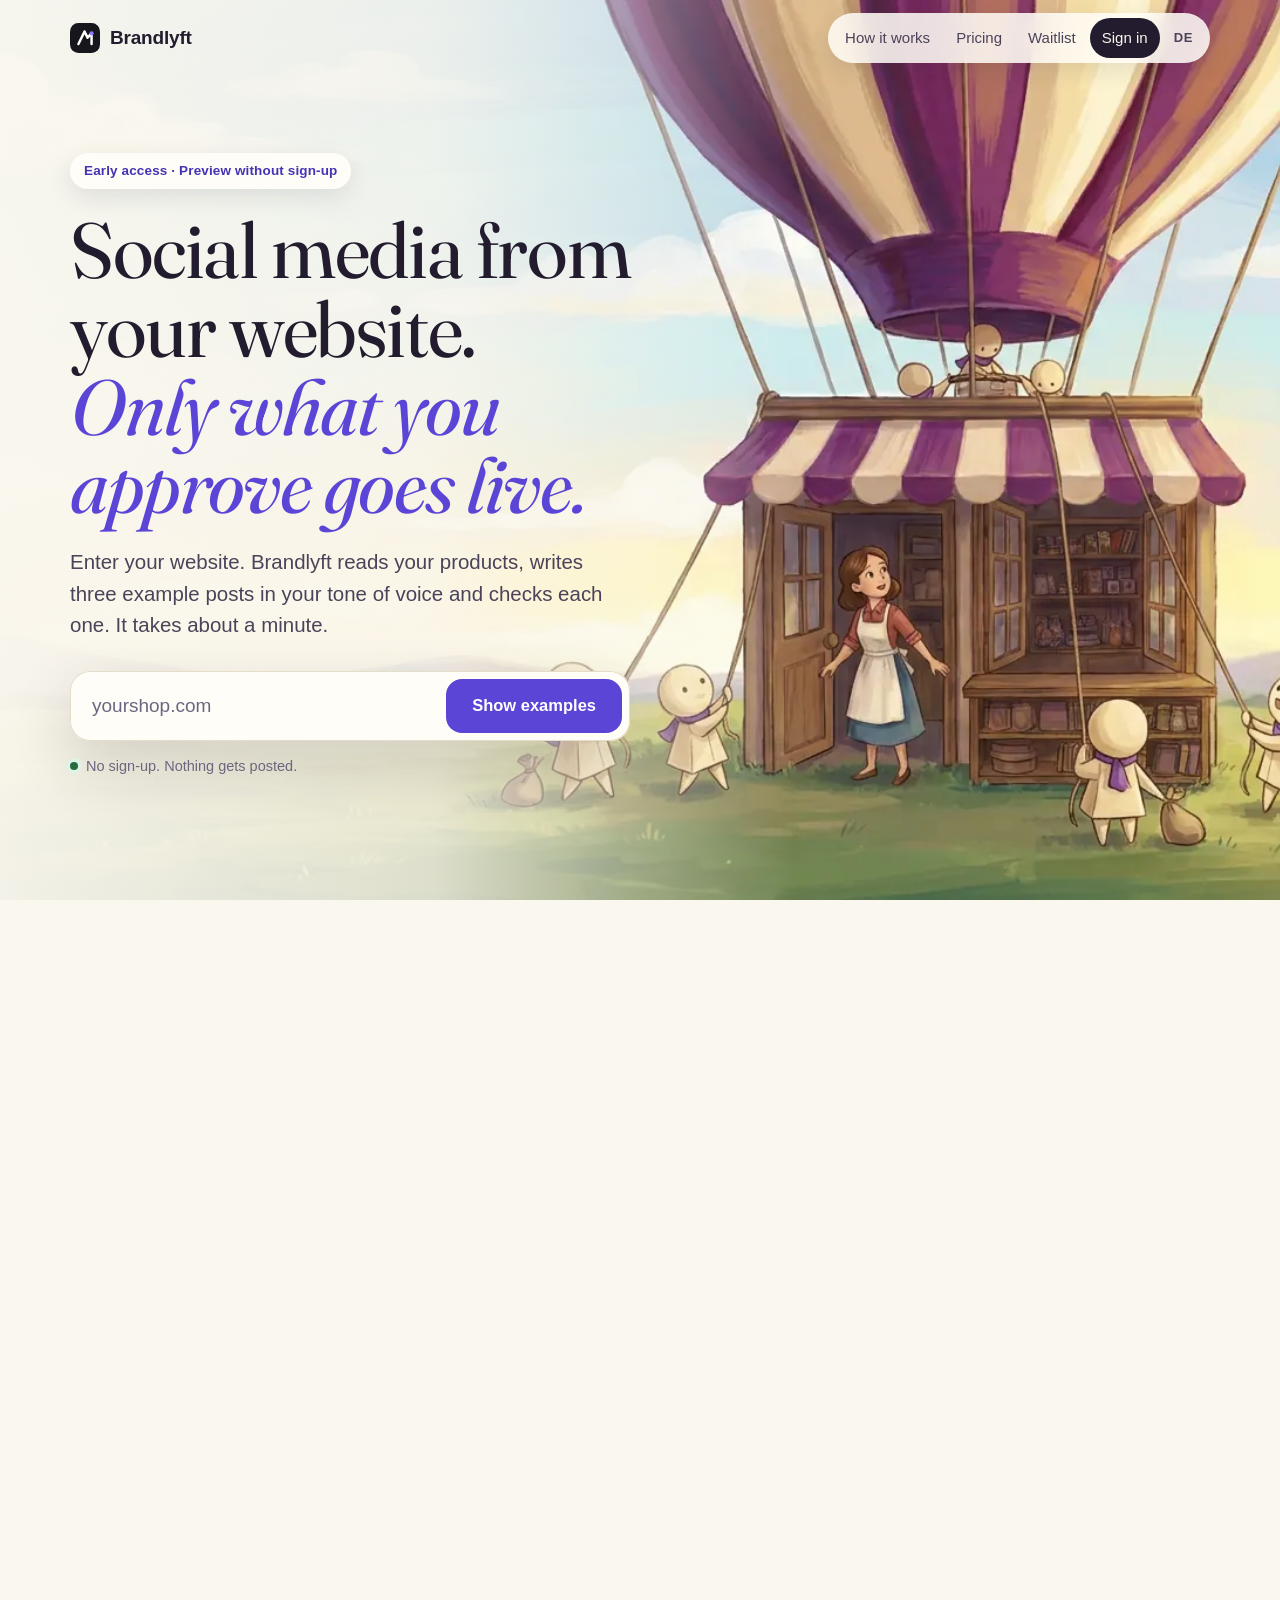
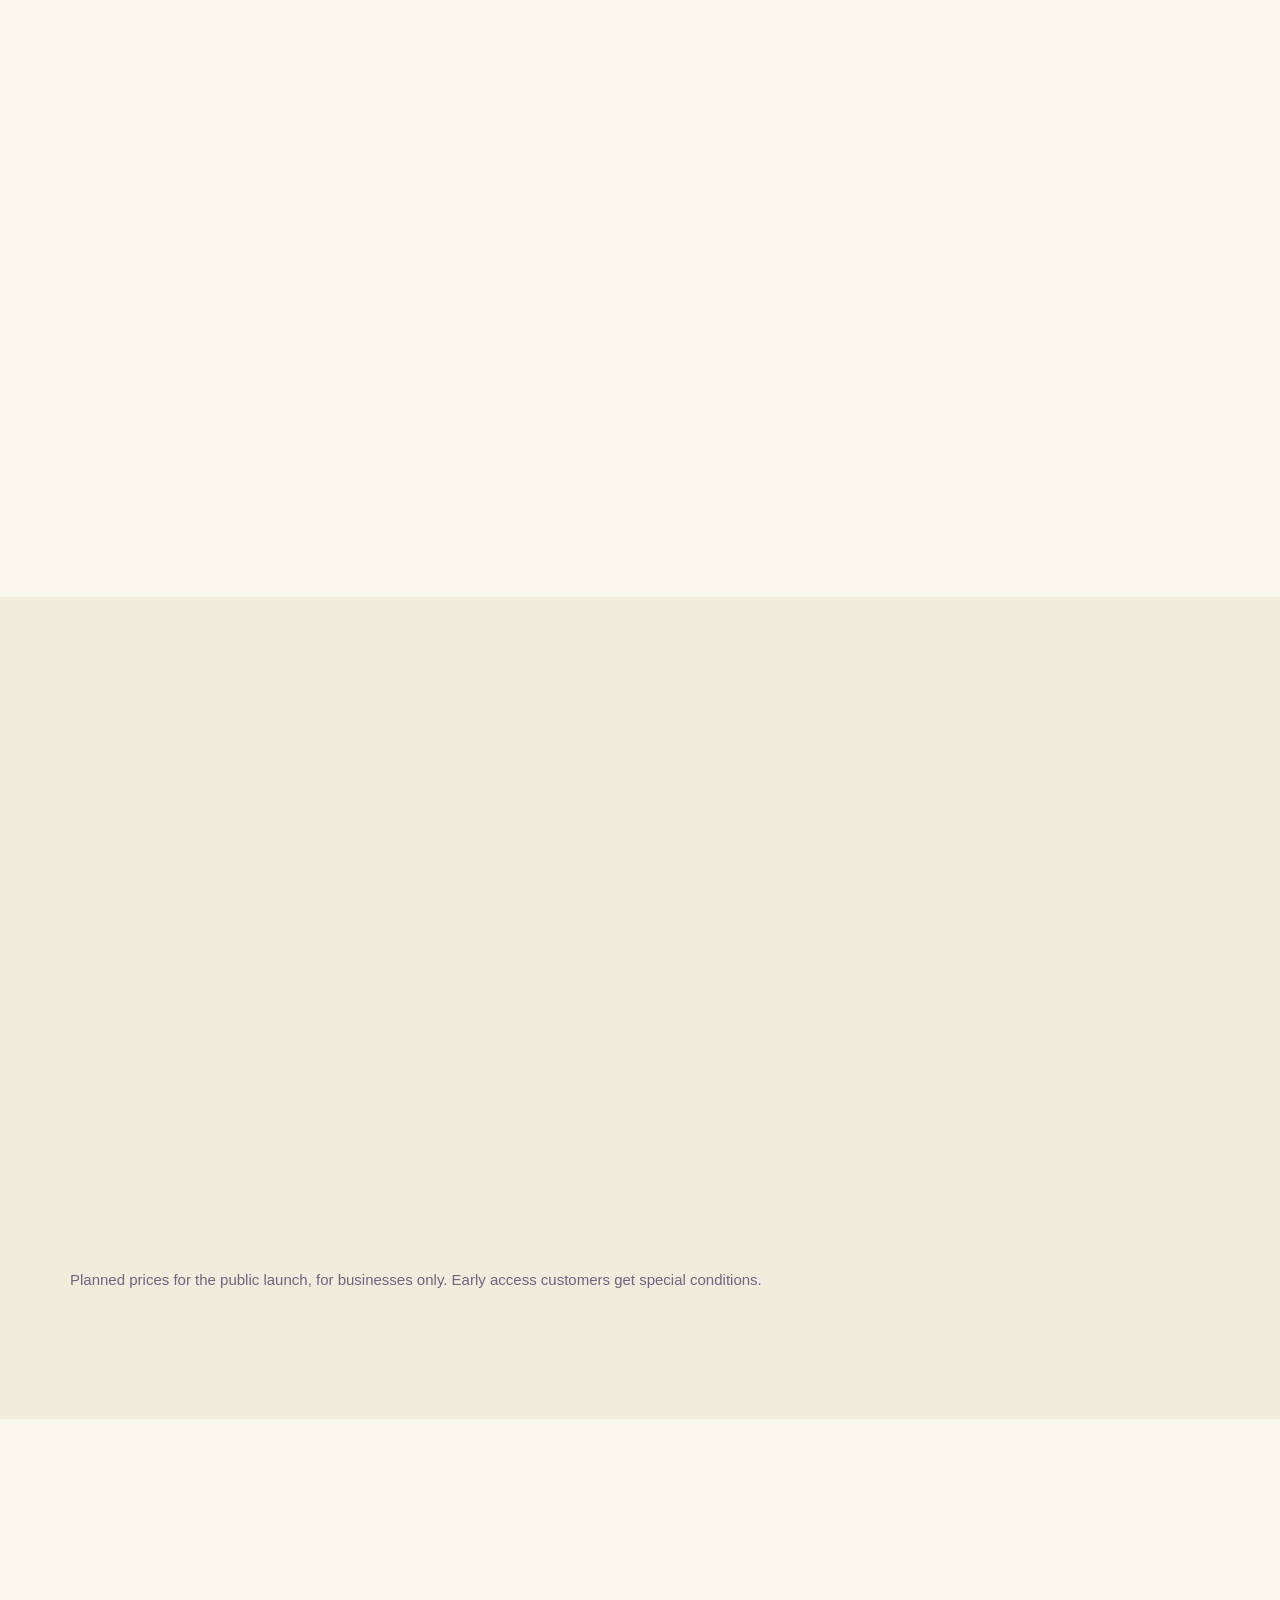
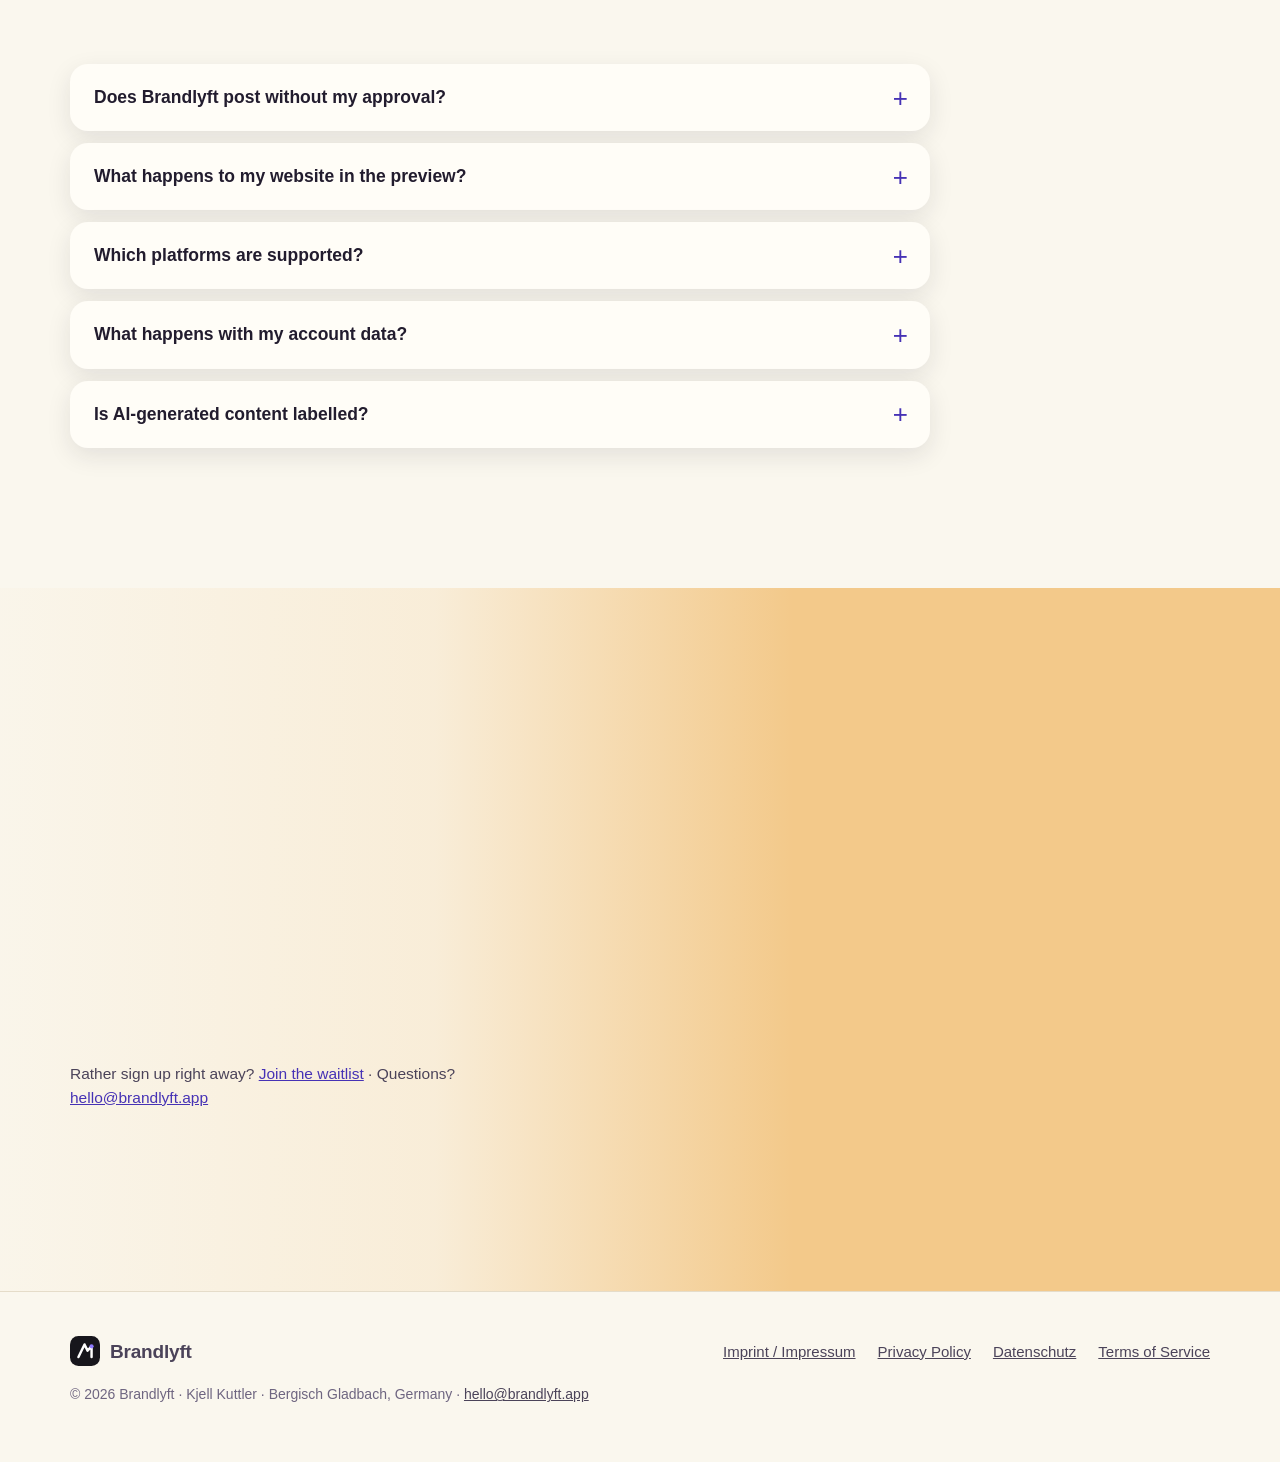
==== commit ec5036a8: "Brandlyft-Website: Kjell als Figur aus Filz führt durch die Vorschau, TikTok kommt bald Kjell begrüß" ====
--- a/index.html
+++ b/index.html
@@ -33,7 +33,7 @@
 
 <main>
 <section class="hero">
-  <div class="scene"><img class="drift" src="/assets/img/start-1376.webp" srcset="/assets/img/start-hoch.webp 820w, /assets/img/start-1376.webp 1376w" sizes="(max-width: 640px) 100vw, 100vw" alt="Painted purple hot-air balloon carrying a small shop over a meadow, paper helpers with purple scarves holding the ropes" width="1376" height="768" fetchpriority="high"></div>
+  <div class="scene"><img class="drift" src="/assets/img/start-1376.webp" srcset="/assets/img/start-900.webp 900w, /assets/img/start-1376.webp 1376w" sizes="(max-width: 640px) 100vw, 100vw" alt="Painted purple hot-air balloon carrying a small shop over a meadow, paper helpers with purple scarves holding the ropes" width="1376" height="768" fetchpriority="high"></div>
   <div class="wrap">
     <div class="hero-text">
       <span class="eyebrow rise">Early access · Preview without sign-up</span>
@@ -69,7 +69,7 @@
       <article class="step-card reveal d3">
         <div class="figure"><img src="/assets/img/figur-jubel.webp" alt="Paper helper cheering in confetti" width="640" height="640" loading="lazy"></div>
         <h3>Approve</h3>
-        <p>Connect Instagram, Facebook and TikTok with the official login of each platform. From launch you approve each post. TikTok videos always wait for your review.</p>
+        <p>Connect Instagram and Facebook with the official login of each platform, TikTok is coming soon. From launch you approve each post.</p>
       </article>
     </div>
     <p class="note reveal">An autopilot for Instagram and Facebook is planned. It would be off by default, and only you could switch it on, per channel.</p>
@@ -123,8 +123,8 @@
     <p class="sub reveal">Simple packages by volume. Images and videos are included, failed attempts are on us, and you can cancel monthly.</p>
     <div class="grid">
       <article class="card reveal"><h3>Start</h3><div class="price">€79 <small>/ month</small></div><ul><li>Instagram and Facebook</li><li>12 posts, 30 stories, 8 videos per month</li><li>Approval of every post</li></ul></article>
-      <article class="card reveal featured"><h3>Growth</h3><div class="price">€199 <small>/ month</small></div><ul><li>Instagram, Facebook and TikTok</li><li>20 posts, 60 stories, 20 videos per month</li><li>Format tests and learning loop</li><li>One brand character</li></ul></article>
-      <article class="card reveal"><h3>Pro</h3><div class="price">€449 <small>/ month</small></div><ul><li>Instagram, Facebook and TikTok</li><li>30 posts, 90 stories, 60 videos per month</li><li>Three brand characters</li><li>Monthly strategy report</li></ul></article>
+      <article class="card reveal featured"><h3>Growth</h3><div class="price">€199 <small>/ month</small></div><ul><li>Instagram and Facebook, TikTok coming soon</li><li>20 posts, 60 stories, 20 videos per month</li><li>Format tests and learning loop</li><li>One brand character</li></ul></article>
+      <article class="card reveal"><h3>Pro</h3><div class="price">€449 <small>/ month</small></div><ul><li>Instagram and Facebook, TikTok coming soon</li><li>30 posts, 90 stories, 60 videos per month</li><li>Three brand characters</li><li>Monthly strategy report</li></ul></article>
     </div>
     <p class="note">Planned prices for the public launch, for businesses only. Early access customers get special conditions.</p>
   </div>
@@ -136,14 +136,14 @@
     <h2 class="reveal">Good to <em>know.</em></h2>
       <details><summary>Does Brandlyft post without my approval?</summary><p>No. Today Brandlyft only publishes what you submit yourself. An autopilot for Instagram and Facebook is planned: it would be off by default, and only you could switch it on, per channel. On TikTok there is no autopilot: you review every video, choose who can see it and publish it yourself, as TikTok requires.</p></details>
       <details><summary>What happens to my website in the preview?</summary><p>Brandlyft only reads public pages of your website, like a visitor would, and respects robots.txt. We keep the result for 7 days so the same website is not analysed twice. Nothing gets posted. Details are in our <a href="/privacy.html#preview">Privacy Policy</a>.</p></details>
-      <details><summary>Which platforms are supported?</summary><p>Instagram, Facebook and TikTok at launch, connected through each platform's official login and API. More platforms will follow.</p></details>
+      <details><summary>Which platforms are supported?</summary><p>Instagram and Facebook at launch, connected through each platform's official login and API. TikTok is coming soon: the connection is built and waiting for TikTok's approval. More platforms will follow.</p></details>
       <details><summary>What happens with my account data?</summary><p>We only use the permissions you grant to publish your content and read its performance. Your data and content are used only for your own workspace, never for other customers and never to train AI models. You can disconnect at any time. Details are in our <a href="/privacy.html">Privacy Policy</a>.</p></details>
       <details><summary>Is AI-generated content labelled?</summary><p>Yes, from launch. Images and videos that Brandlyft creates with AI carry an invisible, machine-readable marking, and Brandlyft sets the AI label on Instagram and TikTok by default. You can switch it off for single pieces that, after your review, do not pass anything off as real, except for brand characters and, once it exists, on autopilot.</p></details>
   </div>
 </section>
 
 <section class="finale" id="access">
-  <div class="scene"><img class="drift" src="/assets/img/hoch-oben-1376.webp" srcset="/assets/img/hoch-oben-hoch.webp 820w, /assets/img/hoch-oben-1376.webp 1376w" sizes="(max-width: 640px) 100vw, 100vw" alt="The balloon with the shop floats above the clouds at sunrise, the paper helpers cheer" width="1376" height="768" loading="lazy"></div>
+  <div class="scene"><img class="drift" src="/assets/img/hoch-oben-1376.webp" srcset="/assets/img/hoch-oben-900.webp 900w, /assets/img/hoch-oben-1376.webp 1376w" sizes="(max-width: 640px) 100vw, 100vw" alt="The balloon with the shop floats above the clouds at sunrise, the paper helpers cheer" width="1376" height="768" loading="lazy"></div>
   <div class="wrap">
     <h2 class="reveal">See what Brandlyft makes <em>from your website.</em></h2>
     <p class="reveal">Three example posts with your real products, each with its check report. Afterwards you decide whether to join the waitlist.</p>
@@ -176,11 +176,12 @@
 
   <section class="step has-scene" data-step="read" hidden>
     <div class="step-in">
-      <div class="scene"><img class="drift" src="/assets/img/lesen-1376.webp" srcset="/assets/img/lesen-hoch.webp 820w, /assets/img/lesen-1376.webp 1376w" sizes="(max-width: 640px) 100vw, 100vw" alt="Paper helpers exploring the shelves of a shop with a magnifying glass, a ladder and a colour fan" width="1376" height="768" loading="lazy"></div>
+      <div class="scene"><img class="drift" src="/assets/img/lesen-1376.webp" srcset="/assets/img/lesen-900.webp 900w, /assets/img/lesen-1376.webp 1376w" sizes="(max-width: 640px) 100vw, 100vw" alt="Paper helpers exploring the shelves of a shop with a magnifying glass, a ladder and a colour fan" width="1376" height="768" loading="lazy"></div>
       <div class="step-wrap">
         <div class="panel">
-          <p class="label">Brandlyft is reading</p>
-          <h3 class="big-typed typed" data-type tabindex="-1">Taking a look at <em data-host>your website</em> …</h3>
+          <div class="guide"><span class="avatar"><img src="/assets/img/kjell-gesicht-160.webp" alt="" width="160" height="160" loading="lazy"></span><p class="bubble"><b>Hi, I'm Kjell</b>, the founder. While Brandlyft reads your website, I'll ask you three quick questions.</p></div>
+          <p class="label">Read live</p>
+          <h3 class="big-typed typed" data-type tabindex="-1">Brandlyft is reading <em data-host>your website</em> …</h3>
           <div class="finds">
             <div class="find wide" data-find="site"><b>Your site</b><span class="wait pulse">reading …</span></div>
             <div class="find" data-find="products"><b>Products</b><span class="wait pulse">looking …</span></div>
@@ -196,9 +197,9 @@
 
   <section class="step" data-step="q1" hidden>
     <div class="step-in"><div class="step-wrap ask">
-      <div class="figure"><img class="float" src="/assets/img/figur-du-sie.webp" alt="Two paper helpers, one waving casually, one bowing with a top hat" width="640" height="640" loading="lazy"></div>
-      <div>
-        <span class="qno">Question 1 of 3, while Brandlyft reads</span>
+      <div class="figure"><img class="float" src="/assets/img/kjell-du-sie.webp" alt="Kjell as a felt figure holding a top hat and waving casually" width="640" height="640" loading="lazy"></div>
+      <div>
+        <span class="qno">Kjell asks: 1 of 3, while Brandlyft reads</span>
         <h2 class="h-q" tabindex="-1">How should your posts <em>sound?</em></h2>
         <div class="choices two">
           <button class="choice" type="button" data-address="informal" aria-pressed="false"><span class="big">Casual</span><span class="small">“Great to have you here.”</span></button>
@@ -211,9 +212,9 @@
 
   <section class="step" data-step="q2" hidden>
     <div class="step-in"><div class="step-wrap ask">
-      <div class="figure"><img class="float" src="/assets/img/figur-nie.webp" alt="Paper helper throwing a card into the waste basket" width="640" height="640" loading="lazy"></div>
-      <div>
-        <span class="qno">Question 2 of 3</span>
+      <div class="figure"><img class="float" src="/assets/img/kjell-nie.webp" alt="Kjell as a felt figure throwing a card into the waste basket" width="640" height="640" loading="lazy"></div>
+      <div>
+        <span class="qno">Kjell asks: 2 of 3</span>
         <h2 class="h-q" tabindex="-1">What would you <em>never</em> say?</h2>
         <div class="pills">
             <button class="pill-btn" type="button" data-never="discount_shouting" aria-pressed="false">Shouting about sales</button>
@@ -231,9 +232,9 @@
 
   <section class="step" data-step="q3" hidden>
     <div class="step-in"><div class="step-wrap ask">
-      <div class="figure"><img class="float" src="/assets/img/figur-wie-oft.webp" alt="Paper helper with a calendar on a stack of postcards" width="640" height="640" loading="lazy"></div>
-      <div>
-        <span class="qno">Question 3 of 3</span>
+      <div class="figure"><img class="float" src="/assets/img/kjell-wie-oft.webp" alt="Kjell as a felt figure pointing a pencil at a calendar" width="640" height="640" loading="lazy"></div>
+      <div>
+        <span class="qno">Kjell asks: 3 of 3</span>
         <h2 class="h-q" tabindex="-1">How often should you <em>post?</em></h2>
         <div class="choices rows">
             <button class="choice" type="button" data-frequency="3_week" aria-pressed="false"><span class="big">3 times a week</span><span class="small">good to start</span></button>
@@ -246,11 +247,11 @@
 
   <section class="step has-scene" data-step="kjell" hidden>
     <div class="step-in">
-      <div class="scene"><img class="drift" src="/assets/img/aufstieg-1376.webp" srcset="/assets/img/aufstieg-hoch.webp 820w, /assets/img/aufstieg-1376.webp 1376w" sizes="(max-width: 640px) 100vw, 100vw" alt="The balloon with the shop rises above the trees, the owner waves from the door" width="1376" height="768" loading="lazy"></div>
+      <div class="scene"><img class="drift" src="/assets/img/aufstieg-1376.webp" srcset="/assets/img/aufstieg-900.webp 900w, /assets/img/aufstieg-1376.webp 1376w" sizes="(max-width: 640px) 100vw, 100vw" alt="The balloon with the shop rises above the trees, the owner waves from the door" width="1376" height="768" loading="lazy"></div>
       <div class="step-wrap">
         <div class="panel">
-          <div class="me"><span class="avatar" aria-hidden="true">K</span><div><b>Kjell Kuttler</b><div class="who">Founder of Brandlyft</div></div></div>
-          <h3 class="big-typed typed" data-type tabindex="-1">Hi, I'm Kjell.</h3>
+          <div class="me"><span class="avatar"><img src="/assets/img/kjell-gesicht-160.webp" alt="" width="160" height="160" loading="lazy"></span><div><b>Kjell Kuttler</b><div class="who">Founder of Brandlyft</div></div></div>
+          <h3 class="big-typed typed" data-type tabindex="-1">Thank you!</h3>
           <p>I first built Brandlyft for my own shop. Right now Brandlyft is writing your posts and checking every single one.</p>
           <p>First, a quick practice round: this is how you sort out what is not right.</p>
           <button class="btn violet" type="button" data-next>Start practice</button>
@@ -269,7 +270,7 @@
           <p class="done-line">Exactly. <em data-done-em>Your real posts are almost ready.</em></p>
           <button class="btn violet" type="button" data-to-stack>See your posts</button>
         </div>
-        <div class="figure mini"><img class="float" data-practice-figure src="/assets/img/figur-pruefung.webp" alt="Paper helper checking with a magnifying glass" width="640" height="640" loading="lazy"></div>
+        <div class="figure mini"><img class="float" data-practice-figure src="/assets/img/kjell-pruefung.webp" alt="Kjell as a felt figure checking a postcard with a magnifying glass" width="640" height="640" loading="lazy"></div>
       </div>
       <div class="deck practice-card" data-practice-deck></div>
     </div></div>
@@ -277,7 +278,7 @@
 
   <section class="step" data-step="wait" hidden>
     <div class="step-in"><div class="step-wrap ask">
-      <div class="figure"><img class="float" src="/assets/img/figur-warten.webp" alt="Paper helper drinking tea on a sandbag" width="640" height="640" loading="lazy"></div>
+      <div class="figure"><img class="float" src="/assets/img/kjell-warten.webp" alt="Kjell as a felt figure drinking tea on a sandbag" width="640" height="640" loading="lazy"></div>
       <div>
         <span class="qno">Almost there</span>
         <h2 class="h-q" tabindex="-1">Brandlyft is writing and <em>checking</em> your posts.</h2>
@@ -303,7 +304,7 @@
       <aside class="side-report">
         <p class="label">Check report for this post</p>
         <ul data-side-list></ul>
-        <div class="figure side-figure"><img class="float" src="/assets/img/figur-pruefung.webp" alt="" width="640" height="640" loading="lazy"></div>
+        <div class="figure side-figure"><img class="float" src="/assets/img/kjell-pruefung.webp" alt="" width="640" height="640" loading="lazy"></div>
       </aside>
     </div></div>
   </section>
@@ -311,7 +312,7 @@
   <section class="step has-scene" data-step="week" hidden>
     <div class="confetti" data-confetti></div>
     <div class="step-in">
-      <div class="scene"><img class="drift" src="/assets/img/hoch-oben-1376.webp" srcset="/assets/img/hoch-oben-hoch.webp 820w, /assets/img/hoch-oben-1376.webp 1376w" sizes="(max-width: 640px) 100vw, 100vw" alt="The balloon floats above the clouds at sunrise" width="1376" height="768" loading="lazy"></div>
+      <div class="scene"><img class="drift" src="/assets/img/hoch-oben-1376.webp" srcset="/assets/img/hoch-oben-900.webp 900w, /assets/img/hoch-oben-1376.webp 1376w" sizes="(max-width: 640px) 100vw, 100vw" alt="The balloon floats above the clouds at sunrise" width="1376" height="768" loading="lazy"></div>
       <div class="step-wrap">
         <div class="panel">
           <h2 class="h-end" tabindex="-1">This is what your <em>week</em> could look like.</h2>
@@ -325,7 +326,7 @@
             <p class="fine">We keep the brand profile and your answers from this preview with your address, so you do not have to start over later. More in our <a href="/privacy.html#preview">Privacy Policy</a>.</p>
             <p class="msg" data-end-msg role="status" aria-live="polite"></p>
           </form>
-          <div class="thanks" data-thanks hidden><div class="figure"><img src="/assets/img/figur-jubel-160.webp" alt="" width="160" height="160" loading="lazy"></div><span>Almost done: we sent you an e-mail. Click the link in it and your spot is confirmed.</span></div>
+          <div class="thanks" data-thanks hidden><div class="figure"><img src="/assets/img/kjell-jubel-160.webp" alt="" width="160" height="160" loading="lazy"></div><span>Almost done: we sent you an e-mail. Click the link in it and your spot is confirmed.</span></div>
           <button class="link again" type="button" data-restart>Try another website</button>
         </div>
       </div>
@@ -334,7 +335,7 @@
 
   <section class="step" data-step="error" hidden>
     <div class="step-in"><div class="step-wrap ask">
-      <div class="figure"><img src="/assets/img/figur-nie.webp" alt="Paper helper throwing a card into the waste basket" width="640" height="640" loading="lazy"></div>
+      <div class="figure"><img src="/assets/img/kjell-hoppla.webp" alt="Kjell as a felt figure shrugging apologetically" width="640" height="640" loading="lazy"></div>
       <div>
         <span class="qno">Preview</span>
         <h2 class="h-q" tabindex="-1">That did not <em>work.</em></h2>
@@ -345,7 +346,7 @@
   </section>
 
   <div class="progress" data-progress hidden role="status" aria-live="polite">
-    <div class="figure"><img src="/assets/img/figur-warten-160.webp" alt="" width="160" height="160" loading="lazy"></div>
+    <span class="avatar"><img src="/assets/img/kjell-gesicht-160.webp" alt="" width="160" height="160" loading="lazy"></span>
     <div class="p-body"><div class="p-t" data-p-title></div><div class="p-s" data-p-sub></div><div class="bar"><i data-p-bar></i></div></div>
   </div>
 </div>
--- a/assets/site.css
+++ b/assets/site.css
@@ -156,7 +156,7 @@
 .sticky b { display: block; margin-bottom: 2px; }
 
 /* Features, pricing, questions */
-.grid { display: grid; gap: 20px; grid-template-columns: repeat(auto-fit, minmax(260px, 1fr)); }
+.grid { display: grid; gap: 20px; grid-template-columns: repeat(auto-fit, minmax(300px, 1fr)); }
 .card { background: var(--card); border-radius: var(--radius); padding: 26px 26px 28px; box-shadow: var(--shadow-s); }
 .card h3 { font-size: 24px; line-height: 1.15; margin: 0 0 10px; }
 .card p { margin: 0; color: var(--ink-2); font-size: 16px; }
@@ -166,7 +166,7 @@
 .price small { font-family: var(--text); font-size: 15px; color: var(--muted); letter-spacing: 0; }
 .card.featured { box-shadow: var(--shadow), inset 0 0 0 2px var(--accent); }
 .badge { display: inline-block; font-size: 12.5px; font-weight: 750; background: var(--accent-soft); color: var(--accent-ink); padding: 4px 10px; border-radius: 999px; margin-bottom: 8px; }
-.faq { max-width: 840px; }
+.faq details { max-width: 860px; }
 details { background: var(--card); border-radius: 18px; margin-bottom: 12px; box-shadow: var(--shadow-s); }
 summary { cursor: pointer; list-style: none; padding: 20px 56px 20px 24px; font-weight: 650; font-size: 17.5px; position: relative; }
 summary::-webkit-details-marker { display: none; }
@@ -482,7 +482,9 @@
   .progress { padding: 8px 12px 9px 8px; gap: 10px; border-radius: 16px; }
   .progress .figure { width: 38px; }
   .progress .p-s { display: none; }
-  .stage[data-step=practice] .progress, .stage[data-step=kjell] .progress { display: none; }
+  .stage[data-at=read] .progress, .stage[data-at=practice] .progress, .stage[data-at=kjell] .progress { display: none; }
+  .find[data-find=products], .find[data-find=tone] { grid-column: 1 / -1; }
+  .practice-card .visual { aspect-ratio: 4 / 3; }
 }
 @media (prefers-color-scheme: dark) and (max-width: 640px) {
   .hero .scene::after, .finale .scene::after, .step .scene::after { background: linear-gradient(180deg, rgba(21, 17, 30, .1) 40%, var(--paper) 100%); }
@@ -506,3 +508,16 @@
 .confirm-fig { max-width: 180px; margin: 0 auto 4px; }
 .form-wrap .done { text-align: center; }
 @media (prefers-color-scheme: dark) { .logo img { border-radius: 9px; box-shadow: 0 0 0 1px rgba(255, 255, 255, .16); } }
+
+/* Kjell als Figur, die durch die Vorschau führt */
+.guide { display: flex; align-items: flex-start; gap: 12px; margin: 0 0 18px; }
+.guide .avatar { width: 56px; height: 56px; }
+.bubble { margin: 4px 0 0; padding: 10px 14px; background: var(--paper-2); border-radius: 6px 18px 18px 18px; font-size: 15px; line-height: 1.45; color: var(--ink); }
+.bubble b { font-weight: 750; }
+.progress .avatar { width: 46px; height: 46px; box-shadow: none; }
+@media (max-width: 640px) {
+  .guide { gap: 10px; margin-bottom: 14px; }
+  .guide .avatar { width: 46px; height: 46px; }
+  .bubble { font-size: 14px; padding: 9px 12px; }
+  .progress .avatar { width: 36px; height: 36px; }
+}
